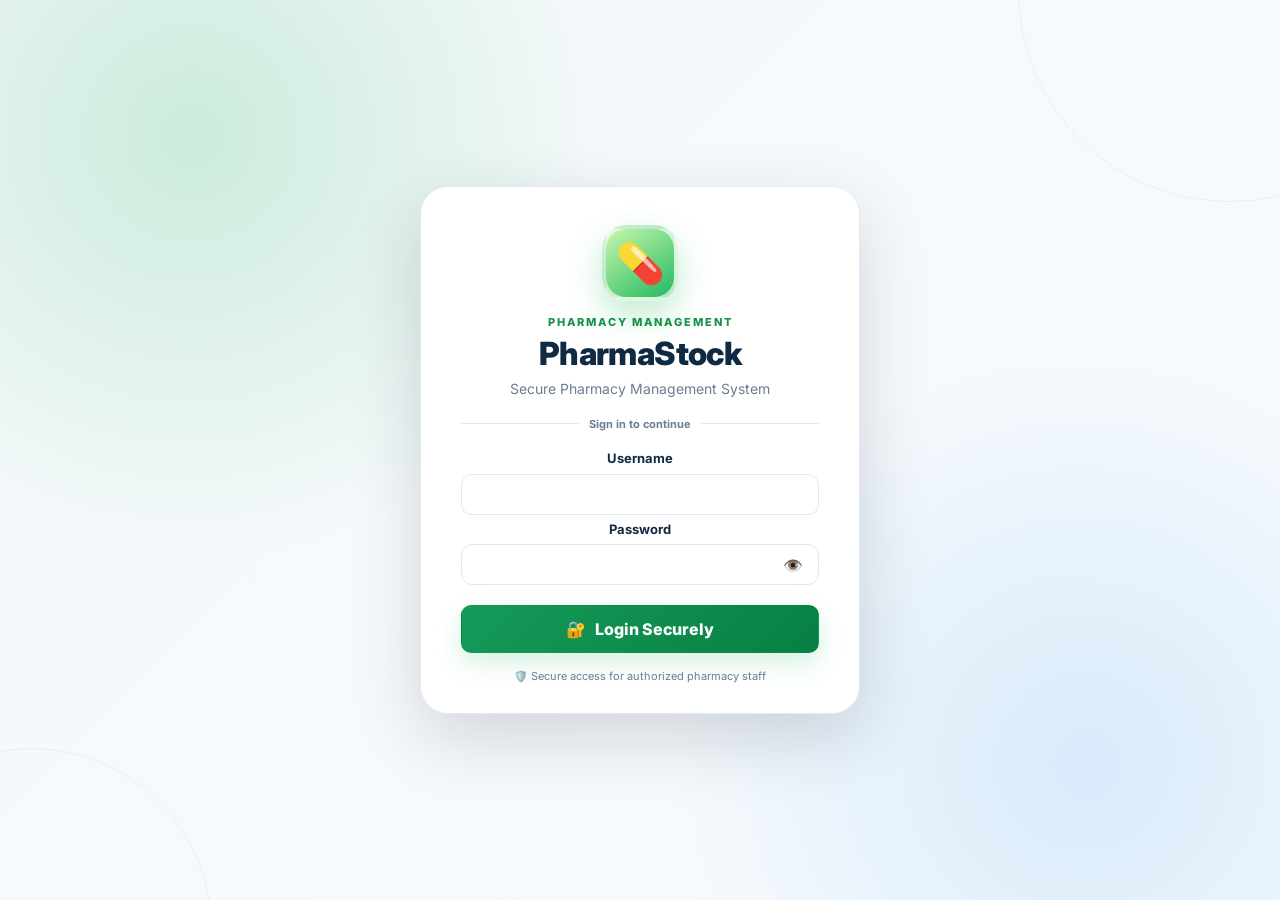
==== templates/index.html @ ff489c54 "Add files via upload" ====
<!doctype html>
<html>
<head>
<meta charset="utf-8">
<meta name="viewport" content="width=device-width,initial-scale=1">

<title>PharmaStock — Pharmacy Management</title>

<link rel="stylesheet" href="/static/style.css">
</head>

<body>

<!-- LOGIN -->

<div id="loginPage" class="login-page">
  <div class="login-box">
    <div class="login-brand-mark">💊</div>
    <div class="login-kicker">PHARMACY MANAGEMENT</div>
    <h1>PharmaStock</h1>
    <p>Secure Pharmacy Management System</p>
    <div class="login-divider"><span></span><b>Sign in to continue</b><span></span></div>
    <label class="field-label" for="loginUsername">Username</label>
    <input id="loginUsername" autocomplete="username">
    <label class="field-label" for="loginPassword">Password</label>
    <div class="password-field">
      <input id="loginPassword" type="password" autocomplete="current-password">
      <button type="button" class="password-toggle" onclick="toggleLoginPassword()" aria-label="Show password" title="Show password"><span id="loginPasswordEye">👁️</span></button>
    </div>
    <button class="primary login-btn" onclick="login()"><span>🔐</span> Login Securely</button>
    <div class="login-security">🛡️ Secure access for authorized pharmacy staff</div>
    <div id="loginMsg"></div>
  </div>
</div>


<!-- APPLICATION -->

<div id="app" class="hidden">

<div class="sidebar">

  <div class="brand">
    💊 PharmaStock
  </div>

  <div id="loggedUser" class="sidebar-user"></div>

  <button type="button" class="sidebar-hide-btn" onclick="hideSidebar()">
    ◀ Hide Sidebar
  </button>

  <div class="sidebar-nav-scroll">
  <button class="nav active"
          onclick="show('dashboard',this)">
    🏠 Dashboard
  </button>

  <button class="nav"
          onclick="show('inventory',this)">
    💊 Medicines
  </button>

  <button class="nav"
          onclick="show('sales',this)">
    🧾 Sales & Billing
  </button>

  <button class="nav"
          onclick="show('purchase',this)">
    📦 Stock In
  </button>

  <button class="nav"
          onclick="show('movements',this)">
    🔄 Stock History
  </button>

  <button class="nav" onclick="show('analytics',this)">📊 Analytics</button>

  <button class="nav" onclick="show('profitLoss',this)">💰 Profit & Loss</button>

  <button class="nav" onclick="show('reports',this)">📈 Reports</button>

  <button class="nav" onclick="show('suppliers',this)">🏭 Suppliers</button>

  <button class="nav" onclick="show('customers',this)">👤 Customers</button>

  <button class="nav"
          onclick="show('deletedInvoices',this)">
    🗑️ Deleted Invoices
  </button>

  <button id="adminPanelNav"
          class="nav admin-only"
          onclick="show('users',this)">
    🛡️ Admin Panel
  </button>

  <button id="backupNav"
          class="nav admin-only"
          onclick="show('backup',this)">
    💾 Backup
  </button>

  <!-- SETTINGS / CHANGE PASSWORD -->

  <button class="nav" onclick="show('settings',this)">⚙️ Settings</button>

  </div>

  <div class="sidefoot">
    <small>PharmaStock v2.0</small>
  </div>

</div>


<button id="sidebarShowBtn" class="sidebar-show-btn" type="button" onclick="showSidebar()" aria-label="Show menu">
  ☰ <span>Menu</span>
</button>

<main>

<header>

  <div>
    <h1 id="title">Dashboard</h1>
    <p>Pharmacy management system</p>
  </div>

  <div class="header-actions">

    <button type="button" class="header-logout" onclick="logout()">
      🚪 Logout
    </button>

    <span id="bdClock" class="bd-clock">
      <span id="bdClockDate">Date : --/--/----</span>
      <span id="bdClockTime">Time : --:--:-- --</span>
    </span>

    <div class="theme-toggle" aria-label="Theme selector">
      <button id="lightThemeBtn" type="button" onclick="setTheme('light')">☀️ Light</button>
      <button id="darkThemeBtn" type="button" onclick="setTheme('dark')">🌙 Dark</button>
    </div>

    <a class="export" href="/api/export">
      Export CSV
    </a>

  </div>

</header>


<!-- DASHBOARD -->

<section id="dashboard" class="page">

  <div class="cards">

    <div class="card">
      <span>Medicines</span>
      <b id="products">0</b>
    </div>

    <div class="card">
      <span>Total Units</span>
      <b id="stock">0</b>
    </div>

    <div class="card">
      <span>Stock Value</span>
      <b id="value">৳0</b>
    </div>

    <div class="card warn">
      <span>Low Stock</span>
      <b id="low">0</b>
    </div>

    <div class="card danger">
      <span>Expired</span>
      <b id="expired">0</b>
    </div>

    <div class="card warn">
      <span>Near Expiry</span>
      <b id="nearExpiry">0</b>
    </div>

    <div class="card">
      <span>Today's Sales</span>
      <b id="today">৳0</b>
    </div>

    <div class="card profit-card">
      <span>Today's Profit</span>
      <b id="todayProfit">৳0</b>
    </div>

    <div class="card">
      <span>Monthly Sales</span>
      <b id="monthSales">৳0</b>
    </div>

    <div class="card profit-card">
      <span>Monthly Profit</span>
      <b id="monthProfit">৳0</b>
    </div>

  </div>


  <div class="panel">

    <h2>Quick Actions</h2>

    <div class="actions">

      <button onclick="openMed()">
        ＋ Add Medicine
      </button>

      <button onclick="show('sales')">
        🧾 New Sale
      </button>

      <button onclick="show('purchase')">
        📦 Stock In
      </button>

      <button onclick="show('analytics')">📊 Analytics</button>
      <button onclick="show('profitLoss')">💰 Profit & Loss</button>

    </div>

  </div>


  <div class="panel">

    <h2>⚠️ Stock Alerts</h2>

    <div id="dashboardAlerts">
      Loading...
    </div>

  </div>

  <div class="analytics-grid">
    <div class="panel"><h2>📈 Sales — Last 30 Days</h2><div id="salesChart" class="bar-chart"></div></div>
    <div class="panel"><h2>🏆 Best Sellers</h2><div id="bestSellers"></div></div>
  </div>

  <div class="panel"><h2>🔔 Recent Notifications</h2><div id="dashboardNotifications">Loading...</div></div>

</section>


<!-- MEDICINES -->

<section id="inventory"
         class="page hidden">

  <div class="toolbar">

    <div class="field">
      <label class="field-label" for="search">Search</label>
      <input id="search" oninput="loadMeds()">
    </div>

    <button onclick="openMed()">
      ＋ Add Medicine
    </button>

  </div>


  <div class="panel tablewrap">

    <table>

      <thead>

        <tr>
          <th>Medicine</th>
          <th>Company</th>
          <th>Batch</th>
          <th>Expiry</th>
          <th>Purchase</th>
          <th>Selling</th>
          <th>Stock</th>
          <th>Action</th>
        </tr>

      </thead>

      <tbody id="medrows"></tbody>

    </table>

  </div>

</section>


<!-- SALES -->

<section id="sales"
         class="page hidden">

  <div class="grid2">

    <div class="panel">

      <h2>🧾 New Sale</h2>

      <div class="grid2">
        <div class="field">
          <label class="field-label" for="customer">Customer Name</label>
          <input id="customer">
        </div>
        <div class="field">
          <label class="field-label" for="customerMobile">Mobile Number</label>
          <input id="customerMobile" type="tel">
        </div>
      </div>

      <div class="saleadd">

        <div class="field">
          <label class="field-label" for="saleBarcode">Barcode Scanner / Barcode</label>
          <input id="saleBarcode" inputmode="numeric" onkeydown="barcodeKeydown(event)">
        </div>

        <button type="button" onclick="startBarcodeScanner()">📷 Scan</button>

        <div class="field">
          <label class="field-label" for="saleMed">Medicine</label>
          <select id="saleMed"></select>
        </div>

        <div class="field">
          <label class="field-label" for="saleQty">Quantity</label>
          <input id="saleQty" type="number" min="1">
        </div>

        <button onclick="addCart()">
          Add
        </button>

      </div>

      <div id="cart"></div>

      <div class="row">
        <div class="field">
          <label class="field-label" for="discount">Discount</label>
          <input id="discount" type="number" min="0" step=".01">
        </div>
        <div class="field">
          <label class="field-label" for="paymentMethod">Payment Method</label>
          <select id="paymentMethod">
            <option value=""></option><option>Cash</option><option>bKash</option><option>Nagad</option><option>Card</option><option>Bank</option><option>Mixed</option>
          </select>
        </div>
        <div class="field">
          <label class="field-label" for="paymentStatus">Payment Status</label>
          <select id="paymentStatus"><option value=""></option><option>Paid</option><option>Partial</option><option>Due</option></select>
        </div>
        <div class="field">
          <label class="field-label" for="paidAmount">Paid Amount</label>
          <input id="paidAmount" type="number" min="0" step=".01">
        </div>
      </div>

      <div class="field">
        <label class="field-label" for="paymentDetails">Payment Details</label>
        <input id="paymentDetails">
      </div>

      <div class="total">

        Subtotal:
        <b id="cartSubtotal">৳0</b>

        <br>

        Discount:
        <b id="cartDiscount">৳0</b>

        <br>

        Total:
        <b id="cartTotal">৳0</b>

      </div>

      <button class="primary"
              onclick="completeSale()">
        Complete Sale
      </button>

    </div>


    <div class="panel">

      <h2>Billing</h2>

      <p class="muted">
        Stock is automatically deducted when the sale
        is completed.
      </p>

      <p class="muted">
        The system uses earliest-expiry batches first
        to reduce medicine wastage.
      </p>

      <div id="saleMsg"></div>

    </div>

  </div>

</section>


<!-- STOCK IN -->

<section id="purchase"
         class="page hidden">

  <div class="panel formpanel">

    <h2>📦 Stock In / Purchase</h2>

    <div class="field">
      <label class="field-label" for="purMed">Medicine</label>
      <select id="purMed"></select>
    </div>

    <div class="field">
      <label class="field-label" for="supplier">Supplier</label>
      <input id="supplier">
    </div>

    <div class="row">

      <div class="field">
        <label class="field-label" for="purBatch">Batch Number</label>
        <input id="purBatch">
      </div>

      <div class="field">
        <label class="field-label" for="purExpiry">Expiry Date</label>
        <input id="purExpiry" type="date">
      </div>

      <div class="field">
        <label class="field-label" for="purQty">Quantity</label>
        <input id="purQty" type="number" min="1">
      </div>

      <div class="field">
        <label class="field-label" for="purPrice">Purchase Price</label>
        <input id="purPrice" type="number" step=".01">
      </div>

      <div class="field">
        <label class="field-label" for="purPaid">Amount Paid to Supplier</label>
        <input id="purPaid" type="number" min="0" step=".01">
      </div>

    </div>

    <button class="primary"
            onclick="addPurchase()">
      Add Stock
    </button>

    <div id="purMsg"></div>

  </div>

</section>


<!-- STOCK MOVEMENTS -->

<section id="movements"
         class="page hidden">

  <div class="panel tablewrap">

    <h2>🔄 Stock Movement History</h2>

    <div id="movementReport"></div>

  </div>

</section>


<!-- REPORTS -->

<section id="reports"
         class="page hidden">

  <div class="grid2">

    <div class="panel">

      <h2>Sales Report</h2>

      <div class="field report-search">
        <label class="field-label" for="invoiceSearch">Search Invoices</label>
        <input id="invoiceSearch" type="search" oninput="filterSalesReport()">
      </div>

      <div id="salesReport"></div>

    </div>


    <div class="panel">

      <h2>
        Low / Expiring / Expired Stock
      </h2>

      <div id="stockReport"></div>

    </div>

  </div>

</section>

<!-- ANALYTICS -->
<section id="analytics" class="page hidden">
  <div class="panel">
    <h2>📊 Business Analytics</h2>
    <div class="analytics-grid">
      <div class="chart-card"><h3>Sales — Last 30 Days</h3><div id="salesChartAnalytics" class="bar-chart"></div></div>
      <div class="chart-card"><h3>Top Selling Medicines</h3><div id="bestSellersAnalytics"></div></div>
    </div>
  </div>
</section>

<!-- PROFIT & LOSS -->
<section id="profitLoss" class="page hidden">
  <div class="panel">
    <h2>💰 Profit & Loss</h2>
    <div class="row">
      <div class="field"><label class="field-label" for="plStart">Start Date</label><input id="plStart" type="date"></div>
      <div class="field"><label class="field-label" for="plEnd">End Date</label><input id="plEnd" type="date"></div>
      <button class="primary" onclick="loadProfitLoss()">Generate Report</button>
    </div>
    <div id="plSummary" class="cards compact"></div>
    <div id="plReport"></div>
  </div>
</section>

<!-- SUPPLIERS -->
<section id="suppliers" class="page hidden">
  <div class="grid2">
    <div class="panel"><h2>🏭 Add Supplier</h2>
      <div class="field"><label class="field-label" for="supplierName">Supplier Name</label><input id="supplierName"></div>
      <div class="field"><label class="field-label" for="supplierPhone">Phone</label><input id="supplierPhone" type="tel"></div>
      <div class="field"><label class="field-label" for="supplierAddress">Address</label><input id="supplierAddress"></div>
      <button class="primary" onclick="saveSupplier()">Save Supplier</button><div id="supplierMsg"></div>
    </div>
    <div class="panel"><h2>Supplier Database</h2><div id="supplierList"></div></div>
  </div>
</section>

<!-- CUSTOMERS -->
<section id="customers" class="page hidden">
  <div class="grid2">
    <div class="panel"><h2>👤 Add Customer</h2>
      <div class="field"><label class="field-label" for="customerName">Customer Name</label><input id="customerName"></div>
      <div class="field"><label class="field-label" for="customerPhone">Mobile</label><input id="customerPhone" type="tel"></div>
      <div class="field"><label class="field-label" for="customerAddress">Address</label><input id="customerAddress"></div>
      <button class="primary" onclick="saveCustomer()">Save Customer</button><div id="customerMsg"></div>
    </div>
    <div class="panel"><h2>Customer Database</h2><div id="customerList"></div></div>
  </div>
</section>

<!-- DELETED INVOICES -->

<section id="deletedInvoices"
         class="page hidden">

  <div class="panel">

    <h2>🗑️ Deleted Invoices</h2>

    <p>Deleted invoices are kept here as backups for 60 days. Restore them to return them to Invoice History, or delete them permanently.</p>

    <div class="field report-search">
      <label class="field-label" for="deletedInvoiceSearch">Search Deleted Invoices</label>
      <input id="deletedInvoiceSearch" type="search" oninput="filterDeletedInvoices()">
    </div>

    <div id="deletedInvoicesReport"></div>

  </div>

</section>


<!-- USERS -->

<section id="users"
         class="page hidden admin-only">

  <div class="grid2">

    <div class="panel">

      <h2>👤 Create Staff User ID</h2>

      <div class="field">
        <label class="field-label" for="newUsername">Username</label>
        <input id="newUsername">
      </div>

      <div class="field">
        <label class="field-label" for="newPassword">Password</label>
        <div class="password-field admin-password-field">
          <input id="newPassword" type="password">
          <button type="button" class="password-toggle" onclick="toggleAdminPassword('newPassword', this)" aria-label="Show password" title="Show password"><span>👁️</span></button>
        </div>
      </div>

      <div class="field">
        <label class="field-label" for="newRole">Role</label>
        <select id="newRole">
          <option value=""></option>
          <option value="staff">
          Staff
        </option>

        <option value="admin">
          Admin
        </option>

      </select>

      <button class="primary"
              onclick="createUser()">
        Create Staff User ID
      </button>

      <div id="userMsg"></div>

    </div>


    <div class="panel">

      <h2>👥 User Management</h2>
      <p class="muted">Only the Admin can create, edit, enable, disable, or delete user accounts.</p>

      <div id="userList"></div>
    </div>
  </div>
  <div class="panel" style="margin-top:16px">
    <h2>🛡️ Staff Activity History</h2>
    <div id="auditList"></div>
  </div>

</section>


<!-- SETTINGS -->
<section id="settings" class="page hidden">
  <div class="grid2">
    <div class="panel">
      <h2>⚙️ Pharmacy Profile</h2>
      <p class="muted">These details appear on printed invoices.</p>
      <div class="field"><label class="field-label" for="pharmacyName">Pharmacy Name</label><input id="pharmacyName"></div>
      <div class="field"><label class="field-label" for="pharmacyPhone">Phone</label><input id="pharmacyPhone" type="tel"></div>
      <div class="field"><label class="field-label" for="pharmacyAddress">Address</label><input id="pharmacyAddress"></div>
      <div class="field"><label class="field-label" for="pharmacyLogo">Logo / Brand Mark</label><input id="pharmacyLogo" type="file" accept="image/*"></div>
      <button class="primary" onclick="savePharmacyProfile()">Save Pharmacy Profile</button>
      <div id="profileMsg"></div>
    </div>
    <div class="panel">
      <h2>🔐 Security</h2>
      <p class="muted">Change your account password securely.</p>
      <a class="button primary" href="/change-password">Change Password</a>
    </div>
  </div>
</section>

<!-- BACKUP -->

<section id="backup"
         class="page hidden admin-only">

  <div class="panel">

    <h2>💾 Database Backup</h2>

    <p>
      Download a complete PharmaStock backup containing
      medicines, batches, sales, purchases, suppliers, customers, stock movements,
      users and audit logs.
    </p>

    <a class="button primary"
       href="/api/backup">
      Download Backup
    </a>

    <div class="msg">

      <b>Important:</b>
      Keep downloaded backups somewhere safe.

    </div>

  </div>

</section>


</main>

</div>


<!-- MEDICINE MODAL -->

<div id="modal"
     class="modal hidden">

  <div class="modalbox">

    <button class="close"
            onclick="closeMed()">
      ×
    </button>

    <h2 id="modalTitle">
      Add Medicine
    </h2>

    <input type="hidden"
           id="mid">

    <div class="row">

      <div class="field">
        <label class="field-label" for="name">Medicine Name *</label>
        <input id="name">
      </div>

      <div class="field">
        <label class="field-label" for="generic">Generic Name</label>
        <input id="generic">
      </div>

    </div>

    <div class="row">

      <div class="field">
        <label class="field-label" for="company">Company</label>
        <input id="company">
      </div>

      <div class="field">
        <label class="field-label" for="category">Category</label>
        <input id="category">
      </div>
      <div class="field">
        <label class="field-label" for="manufacturer">Manufacturer</label>
        <input id="manufacturer">
      </div>

    </div>

    <div class="row">

      <div class="field">
        <label class="field-label" for="barcode">Barcode</label>
        <input id="barcode" inputmode="numeric">
      </div>

      <div class="field">
        <label class="field-label" for="batch">Batch Number</label>
        <input id="batch">
      </div>

      <div class="field">
        <label class="field-label" for="expiry">Expiry Date</label>
        <input id="expiry" type="date">
      </div>

    </div>

    <div class="row">

      <div class="field">
        <label class="field-label" for="medPurchase">Purchase Price</label>
        <input id="medPurchase" type="number" step=".01">
      </div>

      <div class="field">
        <label class="field-label" for="price">Selling Price</label>
        <input id="price" type="number" step=".01">
      </div>

    </div>

    <div class="row">

      <div class="field">
        <label class="field-label" for="medstock">Opening Stock</label>
        <input id="medstock" type="number" min="0">
      </div>

      <div class="field">
        <label class="field-label" for="minstock">Minimum Stock</label>
        <input id="minstock" type="number" min="0">
      </div>

    </div>

    <button class="primary"
            onclick="saveMed()">
      Save Medicine
    </button>

    <div id="medMsg"></div>

  </div>

</div>


<script src="/static/app.js?v=20260907-final20260907"></script>

</body>
</html>
---- static/style.css ----
@import url('https://fonts.googleapis.com/css2?family=Inter:wght@400;500;600;700;800&display=swap');

:root{
  --bg:#f5f8fb;
  --surface:#ffffff;
  --surface-2:#f8fbfd;
  --text:#102a43;
  --muted:#6b7c93;
  --border:#e1e9f0;
  --primary:#0b8f52;
  --primary-2:#28c76f;
  --blue:#1687ee;
  --purple:#6757e8;
  --orange:#f59e0b;
  --red:#ef4444;
  --shadow:0 10px 30px rgba(16,42,67,.07);
  --shadow-soft:0 4px 18px rgba(16,42,67,.06);
  --sidebar-start:#bff59f;
  --sidebar-mid:#61d24e;
  --sidebar-end:#0a7d3e;
  --sidebar-text:#ffffff;
  --input:#ffffff;
}

body.dark{
  --bg:#071525;
  --surface:#0d2136;
  --surface-2:#102940;
  --text:#edf7ff;
  --muted:#9db1c7;
  --border:#1d3b55;
  --shadow:0 12px 32px rgba(0,0,0,.28);
  --shadow-soft:0 5px 18px rgba(0,0,0,.22);
  --input:#0a1b2d;
}

*{box-sizing:border-box}
html{min-height:100%;background:var(--bg)}
body{
  margin:0;
  min-height:100vh;
  font-family:Inter,Segoe UI,Arial,sans-serif;
  background:
    radial-gradient(circle at 82% 8%,rgba(43,196,113,.07),transparent 24%),
    var(--bg);
  color:var(--text);
  transition:background .25s ease,color .25s ease;
}
button,input,select{font:inherit}
button{cursor:pointer}
.hidden{display:none!important}

/* LOGIN */
.login-page{
  min-height:100vh;
  display:flex;
  align-items:center;
  justify-content:center;
  padding:24px;
  background:
    radial-gradient(circle at 20% 20%,rgba(100,220,75,.22),transparent 30%),
    radial-gradient(circle at 85% 80%,rgba(22,135,238,.15),transparent 30%),
    var(--bg);
}
.login-box{
  width:min(420px,94vw);
  padding:38px;
  background:var(--surface);
  border:1px solid var(--border);
  border-radius:24px;
  box-shadow:var(--shadow);
  text-align:center;
}
.login-logo{
  width:70px;height:70px;margin:0 auto 16px;
  display:grid;place-items:center;
  border-radius:20px;
  font-size:36px;
  background:linear-gradient(145deg,#bdf59e,#23b95f);
  box-shadow:0 10px 25px rgba(35,185,95,.25);
}
.login-box h1{margin:0;font-size:30px;font-weight:800}
.login-box>p{color:var(--muted);margin:8px 0 24px}
.login-box input{width:100%;margin:7px 0}
.login-btn{width:100%;margin-top:10px}

/* APP SHELL */
#app{min-height:100vh}
.sidebar{
  width:252px;
  display:flex;
  flex-direction:column;
  min-height:100vh;
  position:fixed;
  left:0;top:0;bottom:0;
  z-index:20;
  overflow:hidden;
  padding:20px 14px 18px;
  color:var(--sidebar-text);
  background:linear-gradient(180deg,var(--sidebar-start) 0%,var(--sidebar-mid) 35%,var(--sidebar-end) 100%);
  box-shadow:10px 0 30px rgba(5,72,34,.13);
}
.sidebar:after{
  content:'💊  •  💊  •  💊';
  position:absolute;
  left:-18px;bottom:45px;
  font-size:48px;
  letter-spacing:12px;
  opacity:.11;
  transform:rotate(-18deg);
  white-space:nowrap;
}
.brand{
  padding:6px 12px 25px;
  font-size:23px;
  font-weight:800;
  letter-spacing:-.4px;
}
.brand::first-letter{font-size:30px}

.sidebar-nav-scroll{
  flex:1 1 auto;
  min-height:0;
  overflow-y:auto;
  overflow-x:hidden;
  padding:2px 2px 95px;
  scrollbar-width:auto;
  scrollbar-color:rgba(255,255,255,.72) rgba(255,255,255,.10);
}
.sidebar-nav-scroll::-webkit-scrollbar{width:9px}
.sidebar-nav-scroll::-webkit-scrollbar-track{background:rgba(255,255,255,.10);border-radius:10px}
.sidebar-nav-scroll::-webkit-scrollbar-thumb{background:rgba(255,255,255,.72);border-radius:10px}
.sidebar-nav-scroll::-webkit-scrollbar-thumb:hover{background:rgba(255,255,255,.92)}
.sidebar-user{
  margin:0 12px 10px;
  padding:8px 11px;
  border-radius:10px;
  background:rgba(255,255,255,.13);
  color:rgba(255,255,255,.96);
  font-size:13px;
  font-weight:700;
}
.sidebar-hide-btn{
  width:calc(100% - 24px);
  margin:0 12px 8px;
  padding:8px 11px;
  border:1px solid rgba(255,255,255,.18);
  border-radius:10px;
  background:rgba(0,0,0,.10);
  color:#fff;
  text-align:left;
  font-size:12px;
  font-weight:600;
  cursor:pointer;
}
.sidebar-hide-btn:hover{background:rgba(0,0,0,.18)}
.sidebar-show-btn{
  display:none;
  position:fixed;
  left:14px;
  top:14px;
  z-index:50;
  align-items:center;
  gap:7px;
  border:1px solid var(--border);
  background:var(--surface);
  color:var(--text);
  padding:9px 13px;
  border-radius:10px;
  box-shadow:var(--shadow-soft);
  font-size:13px;
  font-weight:700;
  cursor:pointer;
}
#app.sidebar-collapsed .sidebar{display:none}
#app.sidebar-collapsed main{margin-left:0;width:100%}
#app.sidebar-collapsed .sidebar-show-btn{display:inline-flex}
.nav{
  width:100%;
  border:0;
  background:transparent;
  color:rgba(255,255,255,.96);
  text-align:left;
  padding:12px 14px;
  border-radius:12px;
  margin:3px 0;
  font-size:14px;
  font-weight:600;
  transition:.2s ease;
  position:relative;
  z-index:2;
}
.nav:hover{background:rgba(255,255,255,.16);transform:translateX(2px)}
.nav.active{
  background:rgba(255,255,255,.88);
  color:#08783c;
  box-shadow:0 7px 18px rgba(0,0,0,.08);
}
.sidefoot{
  position:absolute;
  left:14px;right:14px;bottom:17px;
  z-index:3;
  font-size:12px;
  color:rgba(255,255,255,.92);
}
#loggedUser{
  padding:9px 12px;
  margin-bottom:7px;
  border-radius:11px;
  background:rgba(255,255,255,.13);
  font-weight:600;
}
.sidefoot small{display:block;text-align:center;opacity:.8}

main{
  margin-left:252px;
  width:calc(100% - 252px);
  min-height:100vh;
  padding:24px 30px 34px;
  position:relative;
  overflow:hidden;
}
main:after{
  content:'My Pharma';
  position:fixed;
  right:-28px;
  top:50%;
  transform:translateY(-50%) rotate(-90deg);
  font-size:82px;
  font-weight:700;
  font-style:italic;
  letter-spacing:3px;
  color:rgba(39,172,105,.055);
  pointer-events:none;
  z-index:0;
}
main>*{position:relative;z-index:1}

header{
  display:flex;
  justify-content:space-between;
  align-items:center;
  gap:18px;
  margin-bottom:22px;
  padding:14px 16px;
  border:1px solid var(--border);
  border-radius:18px;
  background:color-mix(in srgb,var(--surface) 92%,transparent);
  box-shadow:var(--shadow-soft);
  backdrop-filter:blur(8px);
}
header h1{margin:0;font-size:28px;letter-spacing:-.6px}
header p{margin:5px 0 0;color:var(--muted);font-size:13px}
.header-actions{display:flex;align-items:center;gap:10px;flex-wrap:wrap;justify-content:flex-end}
.header-logout{display:inline-flex;align-items:center;justify-content:center;gap:6px;flex:0 0 auto;border:1px solid rgba(214,62,62,.28);background:var(--surface);color:var(--red);padding:9px 13px;border-radius:10px;font-size:13px;font-weight:700;cursor:pointer;white-space:nowrap}
.header-logout:hover{background:rgba(214,62,62,.08);border-color:var(--red)}
#bdClock{
  padding:9px 12px;
  border-radius:10px;
  background:var(--surface-2);
  color:var(--muted);
  font-size:12px;
  border:1px solid var(--border);
}
.export{display:inline-flex;align-items:center;gap:6px;text-decoration:none;background:var(--surface);border:1px solid var(--border);padding:9px 12px;border-radius:10px;color:var(--text);font-size:13px;font-weight:600}
.export:hover{border-color:var(--blue);color:var(--blue)}
.theme-toggle{
  display:flex;align-items:center;gap:3px;
  padding:3px;
  border:1px solid var(--border);
  background:var(--surface-2);
  border-radius:999px;
}
.theme-toggle button{
  border:0;background:transparent;color:var(--muted);
  padding:7px 10px;border-radius:999px;font-size:12px;font-weight:700;
}
.theme-toggle button.active{background:var(--surface);color:var(--text);box-shadow:0 2px 7px rgba(0,0,0,.08)}

/* CARDS */
.cards{display:grid;grid-template-columns:repeat(7,minmax(130px,1fr));gap:14px}
.card{
  min-height:112px;
  background:var(--surface);
  border:1px solid var(--border);
  border-radius:17px;
  padding:17px;
  box-shadow:var(--shadow-soft);
  transition:transform .2s ease,box-shadow .2s ease,border-color .2s ease;
}
.card:hover{transform:translateY(-3px);box-shadow:var(--shadow)}
.card span{display:block;color:var(--muted);font-size:12px;font-weight:600}
.card b{display:block;font-size:23px;margin-top:9px;letter-spacing:-.5px}
.card:first-child{border-top:3px solid var(--primary-2)}
.card.warn{border-top:3px solid var(--orange)}
.card.danger{border-top:3px solid var(--red)}
.warn b{color:var(--orange)}
.danger b{color:var(--red)}

.panel{
  background:var(--surface);
  border:1px solid var(--border);
  border-radius:18px;
  padding:20px;
  margin-top:18px;
  box-shadow:var(--shadow-soft);
}
.panel h2{margin:0 0 15px;font-size:17px;letter-spacing:-.2px}
.actions{display:grid;grid-template-columns:repeat(4,1fr);gap:12px}
.actions button{
  border:0;
  min-height:58px;
  border-radius:13px;
  color:#fff;
  font-weight:700;
  background:linear-gradient(135deg,#17b86b,#0a8e4c);
  box-shadow:0 7px 16px rgba(10,142,76,.18);
}
.actions button:nth-child(2){background:linear-gradient(135deg,#3b9df5,#1376df)}
.actions button:nth-child(3){background:linear-gradient(135deg,#7b68ee,#5845d8)}
.actions button:nth-child(4){background:linear-gradient(135deg,#20b7c7,#008ea3)}
.actions button:hover{transform:translateY(-2px);filter:brightness(1.04)}
.grid2{display:grid;grid-template-columns:1.2fr .8fr;gap:18px;margin-top:18px}
.grid2 .panel{margin-top:0}

/* FORMS */
.toolbar{display:flex;gap:10px;align-items:center}
.toolbar input{flex:1}
input,select{
  border:1px solid var(--border);
  border-radius:11px;
  padding:11px 12px;
  font-size:14px;
  outline:none;
  background:var(--input);
  color:var(--text);
  transition:.18s ease;
}
input::placeholder{color:#9aaabd}
input:focus,select:focus{border-color:var(--blue);box-shadow:0 0 0 3px rgba(22,135,238,.11)}
.row{display:flex;gap:10px;margin:10px 0}
.row>*{flex:1}
.formpanel{max-width:920px}
.primary{background:linear-gradient(135deg,#159b59,#087f43)!important;color:#fff!important;border-color:transparent!important;box-shadow:0 7px 16px rgba(8,127,67,.18)}
.primary:hover{filter:brightness(1.05);transform:translateY(-1px)}
.saleadd{display:grid;grid-template-columns:1fr 100px 90px;gap:8px;margin:14px 0}
button{border:1px solid var(--border);background:var(--surface);padding:10px 14px;border-radius:10px;cursor:pointer;font-weight:600;color:var(--text);transition:.18s ease}
button:hover{background:var(--surface-2);border-color:#b9c8d8}

/* TABLES */
.tablewrap{overflow:auto}
table{width:100%;border-collapse:separate;border-spacing:0;min-width:700px}
th,td{padding:12px 10px;border-bottom:1px solid var(--border);text-align:left;font-size:13px}
th{color:var(--muted);background:var(--surface-2);font-size:12px;text-transform:uppercase;letter-spacing:.35px}
th:first-child{border-radius:9px 0 0 9px}th:last-child{border-radius:0 9px 9px 0}
tbody tr:hover{background:var(--surface-2)}
td small{color:var(--muted)}
.stocklow{color:var(--orange);font-weight:700}.expired{color:var(--red);font-weight:700}

/* ALERTS / INFO */
.msg{padding:10px 12px;border-radius:11px;margin-top:9px;background:rgba(35,185,95,.11);color:#177444;border:1px solid rgba(35,185,95,.16);font-size:13px}
body.dark .msg{color:#78e3a7;background:rgba(35,185,95,.12)}
.error{background:rgba(239,68,68,.1);color:#c62828;border-color:rgba(239,68,68,.15)}
body.dark .error{color:#ff8c8c}
.muted{color:var(--muted);line-height:1.6}
.big-time{font-size:32px;font-weight:800;letter-spacing:-1px;margin:8px 0;color:var(--primary)}
.cartitem{display:flex;justify-content:space-between;align-items:center;padding:10px 0;border-bottom:1px solid var(--border)}
.total{font-size:18px;text-align:right;padding:18px 0;line-height:1.8}

/* MODAL */
.modal{position:fixed;inset:0;background:rgba(2,12,24,.68);display:flex;align-items:center;justify-content:center;padding:20px;z-index:100}
.modalbox{background:var(--surface);width:min(650px,94vw);max-height:92vh;overflow:auto;padding:26px;border-radius:20px;position:relative;box-shadow:0 25px 70px rgba(0,0,0,.3);border:1px solid var(--border)}
.close{position:absolute;right:12px;top:10px;border:0;font-size:25px;background:transparent;color:var(--muted)}
.modalbox .primary{margin-top:10px}

/* RESPONSIVE */
@media(max-width:1250px){
  .cards{grid-template-columns:repeat(4,1fr)}
}
@media(max-width:1050px){
  .sidebar{width:220px}
  main{margin-left:220px;width:calc(100% - 220px);padding:20px}
  .grid2{grid-template-columns:1fr}
  .actions{grid-template-columns:repeat(2,1fr)}
}
@media(max-width:760px){
  .sidebar{width:70px;padding:16px 8px}
  .brand{font-size:0;text-align:center;padding:8px 0 20px}.brand::first-letter{font-size:27px}
  .nav{font-size:0;text-align:center;padding:13px 7px}.nav:first-letter{font-size:18px}
  .sidefoot{left:8px;right:8px}.sidefoot small{display:none}
  main{margin-left:70px;width:calc(100% - 70px);padding:14px}
  header{align-items:flex-start;flex-direction:column}.header-actions{width:100%;justify-content:flex-start}.header-logout{margin-right:auto}
  .cards{grid-template-columns:repeat(2,1fr)}
  .actions{grid-template-columns:1fr}
  .row{flex-direction:column}
  .saleadd{grid-template-columns:1fr}
}
@media(max-width:470px){.cards{grid-template-columns:1fr}.panel{padding:15px}.login-box{padding:28px 20px}}


/* Global field labels: field names stay above the boxes. */
.field{display:flex;flex-direction:column;gap:6px;min-width:0}
.field-label{display:block;font-size:13px;font-weight:700;color:var(--text);line-height:1.2}
.login-box .field-label{color:var(--text)}
.login-box>input + .field-label{margin-top:0}

/* Header Bangladesh clock: keep Asia/Dhaka time, but show Date and Time separately. */
#bdClock.bd-clock{display:flex;align-items:center;gap:10px;white-space:nowrap}
#bdClockDate,#bdClockTime{display:inline-block}
@media (max-width:700px){
  #bdClock.bd-clock{flex-direction:column;align-items:flex-start;gap:2px}
}


/* Sales report actions */
.report-search{margin:14px 0 18px;max-width:520px}
.report-actions{white-space:nowrap}
.btn-small{padding:7px 10px;border-radius:8px;font-size:12px;margin:2px}
.btn-small.danger{color:#b42318;border-color:#f1b8b3;background:#fff5f4}
.btn-small.danger:hover{background:#ffe8e5}
body.dark .btn-small.danger{color:#ff9d95;border-color:#713c37;background:#2b1715}
body.dark .btn-small.danger:hover{background:#3b1d1a}
@media(max-width:900px){.report-actions{white-space:normal}.btn-small{display:inline-block}}

/* DASHBOARD STOCK ALERTS */
.stock-alert-list{display:flex;flex-direction:column;gap:10px}
.stock-alert-item{display:flex;align-items:center;justify-content:space-between;gap:14px;padding:12px 14px;border:1px solid var(--border);border-radius:12px;background:var(--surface-2)}
.stock-alert-info{display:flex;flex-direction:column;gap:4px;min-width:0}
.stock-alert-info b{font-size:14px}
.stock-alert-info span{font-size:12px;color:var(--muted)}
.stock-alert-item button{white-space:nowrap}
@media (max-width:700px){
  .stock-alert-item{align-items:flex-start;flex-direction:column}
}


/* COLLAPSED SIDEBAR OVERRIDES */
#app.sidebar-collapsed main{margin-left:0;width:100%}
#app.sidebar-collapsed .sidebar{display:none}
#app.sidebar-collapsed .sidebar-show-btn{display:inline-flex}

/* PROFESSIONAL BUSINESS FEATURES */
.profit-card b,.profit{font-weight:800}
.analytics-grid{display:grid;grid-template-columns:1.4fr 1fr;gap:18px}
.chart-card{border:1px solid var(--border);border-radius:16px;padding:18px;background:var(--surface-2)}
.chart-card h3{margin:0 0 15px;font-size:15px}
.bar-chart{display:flex;flex-direction:column;gap:8px;max-height:430px;overflow:auto}
.bar-row{display:grid;grid-template-columns:42px 1fr auto;gap:8px;align-items:center;font-size:11px}
.bar{height:14px;border-radius:10px;background:var(--border);overflow:hidden}
.bar i{display:block;height:100%;border-radius:10px;background:linear-gradient(90deg,#23b95f,#1687ee)}
.rank-row{display:grid;grid-template-columns:32px 1fr auto auto;gap:8px;align-items:center;padding:10px 0;border-bottom:1px solid var(--border);font-size:12px}
.rank-row em{font-style:normal;font-weight:700}
.cards.compact{grid-template-columns:repeat(3,minmax(0,1fr));margin:18px 0}
.danger-text{font-weight:800}
.scanner-overlay{position:fixed;inset:0;z-index:1000;background:rgba(0,0,0,.72);display:grid;place-items:center;padding:20px}
.scanner-box{width:min(520px,95vw);background:var(--surface);border-radius:20px;padding:20px;text-align:center;box-shadow:0 20px 60px rgba(0,0,0,.35)}
.scanner-box video{display:block;width:100%;max-height:55vh;object-fit:cover;border-radius:14px;margin:12px 0}
.scanner-box button{margin-top:8px}
.header-logout{font-weight:800}
@media(max-width:900px){.analytics-grid{grid-template-columns:1fr}.cards.compact{grid-template-columns:1fr}}
/* MODERN LOGIN */
.login-page{min-height:100vh;display:flex;align-items:center;justify-content:center;padding:30px 20px;position:relative;overflow:hidden;background:radial-gradient(circle at 15% 15%,rgba(35,185,95,.20),transparent 32%),radial-gradient(circle at 85% 85%,rgba(22,135,238,.14),transparent 32%),linear-gradient(135deg,var(--bg),var(--surface-2))}
.login-page:before,.login-page:after{content:"";position:absolute;border-radius:50%;pointer-events:none;border:1px solid rgba(35,185,95,.10)}
.login-page:before{width:420px;height:420px;top:-220px;right:-160px}.login-page:after{width:360px;height:360px;bottom:-210px;left:-150px}
.login-box{width:min(440px,94vw);padding:38px 40px 30px;position:relative;z-index:1;background:color-mix(in srgb,var(--surface) 94%,transparent);border:1px solid var(--border);border-radius:28px;box-shadow:0 24px 70px rgba(15,23,42,.16);text-align:center;backdrop-filter:blur(12px)}
.login-brand-mark{width:76px;height:76px;margin:0 auto 14px;display:grid;place-items:center;border-radius:24px;font-size:39px;background:linear-gradient(145deg,#c8f7ad,#23b95f);box-shadow:0 14px 32px rgba(35,185,95,.28);border:4px solid rgba(255,255,255,.65)}
.login-kicker{font-size:11px;font-weight:800;letter-spacing:2px;color:#159447;margin-bottom:5px}.login-box h1{margin:0;font-size:32px;font-weight:850;letter-spacing:-.6px}.login-box>p{color:var(--muted);margin:7px 0 20px;font-size:14px}
.login-divider{display:flex;align-items:center;gap:10px;margin:0 0 20px;color:var(--muted);font-size:11px}.login-divider span{height:1px;flex:1;background:var(--border)}.login-divider b{font-weight:700;white-space:nowrap}
.login-box input{width:100%;margin:7px 0}.password-field{position:relative;width:100%}.password-field input{padding-right:48px}.password-toggle{position:absolute;right:8px;top:50%;transform:translateY(-50%);width:36px;height:36px;padding:0;border:0;border-radius:10px;display:grid;place-items:center;background:transparent;color:var(--muted)}.password-toggle:hover{background:var(--surface-2);color:var(--text)}.password-toggle:focus-visible{outline:2px solid #23b95f;outline-offset:2px}.login-btn{width:100%;margin-top:13px;min-height:48px;font-weight:800;box-shadow:0 10px 24px rgba(35,185,95,.18)}.login-btn span{margin-right:6px}.login-security{margin-top:16px;font-size:11px;color:var(--muted)}
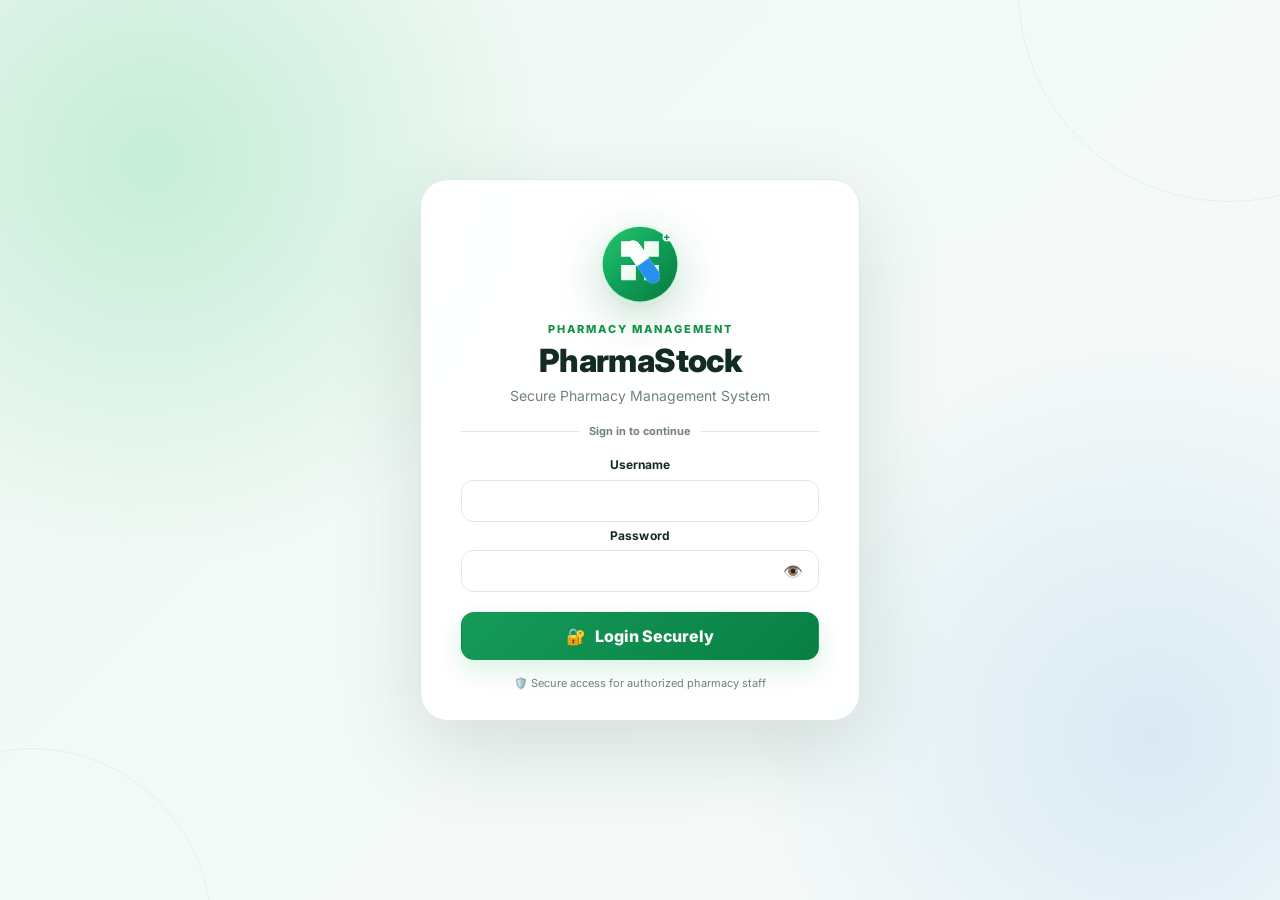
==== commit f332d777: "Add files via upload" ====
--- a/templates/index.html
+++ b/templates/index.html
@@ -15,7 +15,7 @@
 
 <div id="loginPage" class="login-page">
   <div class="login-box">
-    <div class="login-brand-mark">💊</div>
+    <div class="login-brand-mark"><img src="/static/pharmastock-logo.svg" alt="PharmaStock logo"></div>
     <div class="login-kicker">PHARMACY MANAGEMENT</div>
     <h1>PharmaStock</h1>
     <p>Secure Pharmacy Management System</p>
@@ -41,7 +41,8 @@
 <div class="sidebar">
 
   <div class="brand">
-    💊 PharmaStock
+    <img src="/static/pharmastock-logo.svg" alt="PharmaStock logo">
+    <span>PharmaStock</span>
   </div>
 
   <div id="loggedUser" class="sidebar-user"></div>
@@ -670,8 +671,17 @@
       <div id="userList"></div>
     </div>
   </div>
-  <div class="panel" style="margin-top:16px">
-    <h2>🛡️ Staff Activity History</h2>
+  <div class="panel staff-activity-panel" style="margin-top:16px">
+    <div class="activity-header">
+      <div>
+        <h2>🛡️ Staff Activity History</h2>
+        <p class="muted">Login and logout date/time are shown separately. Select records to delete.</p>
+      </div>
+      <div class="activity-actions">
+        <button type="button" onclick="deleteSelectedAuditLogs()">🗑️ Delete Selected</button>
+        <button type="button" class="danger" onclick="deleteAllAuditLogs()">🗑️ Delete All</button>
+      </div>
+    </div>
     <div id="auditList"></div>
   </div>
 
@@ -846,7 +856,7 @@
 </div>
 
 
-<script src="/static/app.js?v=20260907-final20260907"></script>
+<script src="/static/app.js?v=20260908-logo"></script>
 
 </body>
 </html>
--- a/static/style.css
+++ b/static/style.css
@@ -216,9 +216,10 @@
   margin-left:252px;
   width:calc(100% - 252px);
   min-height:100vh;
+  min-width:900px;
   padding:24px 30px 34px;
   position:relative;
-  overflow:hidden;
+  overflow:visible;
 }
 main:after{
   content:'My Pharma';
@@ -235,6 +236,9 @@
   z-index:0;
 }
 main>*{position:relative;z-index:1}
+body{overflow-x:auto}
+#app{min-width:1180px}
+#app.sidebar-collapsed main{min-width:900px}
 
 header{
   display:flex;
@@ -348,7 +352,16 @@
 button:hover{background:var(--surface-2);border-color:#b9c8d8}
 
 /* TABLES */
-.tablewrap{overflow:auto}
+.tablewrap{overflow:auto;max-width:100%}
+.audit-table-wrap{width:100%;overflow-x:auto;overflow-y:hidden;-webkit-overflow-scrolling:touch}
+.audit-table{min-width:1050px}
+.audit-table th,.audit-table td{white-space:nowrap}
+.audit-check{width:42px;text-align:center!important}
+.audit-check input{width:16px;height:16px}
+.activity-header{display:flex;justify-content:space-between;align-items:flex-start;gap:18px;flex-wrap:wrap}
+.activity-header h2{margin-bottom:4px}
+.activity-actions{display:flex;gap:8px;flex-wrap:wrap}
+
 table{width:100%;border-collapse:separate;border-spacing:0;min-width:700px}
 th,td{padding:12px 10px;border-bottom:1px solid var(--border);text-align:left;font-size:13px}
 th{color:var(--muted);background:var(--surface-2);font-size:12px;text-transform:uppercase;letter-spacing:.35px}
@@ -467,3 +480,274 @@
 .login-kicker{font-size:11px;font-weight:800;letter-spacing:2px;color:#159447;margin-bottom:5px}.login-box h1{margin:0;font-size:32px;font-weight:850;letter-spacing:-.6px}.login-box>p{color:var(--muted);margin:7px 0 20px;font-size:14px}
 .login-divider{display:flex;align-items:center;gap:10px;margin:0 0 20px;color:var(--muted);font-size:11px}.login-divider span{height:1px;flex:1;background:var(--border)}.login-divider b{font-weight:700;white-space:nowrap}
 .login-box input{width:100%;margin:7px 0}.password-field{position:relative;width:100%}.password-field input{padding-right:48px}.password-toggle{position:absolute;right:8px;top:50%;transform:translateY(-50%);width:36px;height:36px;padding:0;border:0;border-radius:10px;display:grid;place-items:center;background:transparent;color:var(--muted)}.password-toggle:hover{background:var(--surface-2);color:var(--text)}.password-toggle:focus-visible{outline:2px solid #23b95f;outline-offset:2px}.login-btn{width:100%;margin-top:13px;min-height:48px;font-weight:800;box-shadow:0 10px 24px rgba(35,185,95,.18)}.login-btn span{margin-right:6px}.login-security{margin-top:16px;font-size:11px;color:var(--muted)}
+
+/* =========================================================
+   PHARMASTOCK VISUAL POLISH — PREMIUM UI PASS
+   ========================================================= */
+:root{
+  --bg:#f3f7f6;
+  --surface:#ffffff;
+  --surface-2:#f7faf9;
+  --text:#132b24;
+  --muted:#71817b;
+  --border:#dfe9e4;
+  --primary:#0b8f52;
+  --primary-2:#28c76f;
+  --blue:#1976d2;
+  --purple:#6657d9;
+  --orange:#ee9b16;
+  --red:#e5484d;
+  --shadow:0 18px 45px rgba(21,65,49,.09);
+  --shadow-soft:0 7px 22px rgba(21,65,49,.065);
+}
+
+body{
+  background:
+    radial-gradient(circle at 78% 0%,rgba(40,199,111,.075),transparent 26%),
+    radial-gradient(circle at 5% 95%,rgba(25,118,210,.045),transparent 24%),
+    var(--bg);
+}
+
+/* Sidebar: cleaner, more premium navigation */
+.sidebar{
+  width:260px;
+  padding:18px 13px 18px;
+  background:linear-gradient(180deg,#8ee878 0%,#36c75d 38%,#08783d 100%);
+  box-shadow:12px 0 35px rgba(7,83,42,.14);
+}
+.brand{
+  padding:7px 13px 8px;
+  font-size:23px;
+  letter-spacing:-.7px;
+}
+.brand:after{
+  content:'Pharmacy Management System';
+  display:block;
+  margin:5px 0 0 34px;
+  font-size:9px;
+  letter-spacing:.7px;
+  text-transform:uppercase;
+  font-weight:700;
+  opacity:.72;
+}
+.sidebar-user{
+  margin:8px 10px 12px;
+  padding:10px 12px;
+  border:1px solid rgba(255,255,255,.20);
+  background:rgba(255,255,255,.15);
+  backdrop-filter:blur(7px);
+  border-radius:12px;
+}
+.sidebar-hide-btn{
+  margin:0 10px 9px;
+  width:calc(100% - 20px);
+  background:rgba(0,0,0,.08);
+  border-color:rgba(255,255,255,.18);
+}
+.nav{
+  margin:3px 0;
+  padding:11px 13px;
+  border:1px solid transparent;
+  border-radius:12px;
+  font-size:13.5px;
+  letter-spacing:-.05px;
+}
+.nav:hover{background:rgba(255,255,255,.18);transform:translateX(3px)}
+.nav.active{
+  color:#08783c;
+  background:#fff;
+  box-shadow:0 8px 20px rgba(0,0,0,.10);
+}
+.sidefoot{left:13px;right:13px;bottom:15px}
+
+main{
+  margin-left:260px;
+  width:calc(100% - 260px);
+  padding:24px 30px 40px;
+}
+#app{min-width:1200px}
+
+/* Header */
+header{
+  min-height:76px;
+  margin-bottom:20px;
+  padding:13px 17px;
+  border-radius:20px;
+  background:rgba(255,255,255,.82);
+  box-shadow:var(--shadow-soft);
+}
+header h1{font-size:27px;font-weight:800}
+header p{font-size:12px;margin-top:4px}
+.header-actions{gap:8px}
+.header-logout,.export,#bdClock{min-height:38px}
+.header-logout,.export{border-radius:11px}
+#bdClock{display:flex;align-items:center;gap:8px;padding:8px 11px;background:var(--surface-2)}
+
+/* Dashboard cards */
+.cards{grid-template-columns:repeat(5,minmax(155px,1fr));gap:14px}
+.card{
+  min-height:118px;
+  padding:18px;
+  border-radius:18px;
+  position:relative;
+  overflow:hidden;
+  box-shadow:var(--shadow-soft);
+}
+.card:after{
+  content:'';
+  position:absolute;
+  width:72px;height:72px;
+  right:-25px;bottom:-28px;
+  border-radius:50%;
+  background:rgba(40,199,111,.07);
+}
+.card b{font-size:25px;position:relative;z-index:1}
+.card span{font-size:11px;text-transform:uppercase;letter-spacing:.45px}
+.card:first-child{border-top:0;border-left:4px solid var(--primary-2)}
+.card.warn{border-top:0;border-left:4px solid var(--orange)}
+.card.danger{border-top:0;border-left:4px solid var(--red)}
+.card.profit-card{border-left:4px solid var(--primary)}
+
+/* Panels */
+.panel{
+  border-radius:20px;
+  padding:21px;
+  margin-top:18px;
+  box-shadow:var(--shadow-soft);
+}
+.panel h2{font-size:16px;margin-bottom:14px;font-weight:800}
+.panel h3{font-weight:800}
+.grid2{gap:18px}
+
+/* Quick actions */
+.actions{gap:13px}
+.actions button{
+  min-height:62px;
+  border-radius:15px;
+  box-shadow:0 8px 20px rgba(10,142,76,.14);
+}
+
+/* Forms */
+input,select{
+  min-height:42px;
+  border-radius:12px;
+  background:var(--surface);
+}
+input:focus,select:focus{transform:translateY(-1px)}
+.field-label{font-size:12px;letter-spacing:.1px}
+button{border-radius:11px}
+.primary{border-radius:11px}
+.toolbar{gap:11px}
+
+/* Tables */
+.tablewrap,.audit-table-wrap{
+  border:1px solid var(--border);
+  border-radius:14px;
+  background:var(--surface);
+}
+table{border-spacing:0;min-width:720px}
+th{padding:12px 11px;background:var(--surface-2);font-size:10.5px;letter-spacing:.55px}
+td{padding:12px 11px;font-size:12.5px}
+tbody tr:last-child td{border-bottom:0}
+tbody tr:hover{background:rgba(40,199,111,.045)}
+
+/* Status/notification surfaces */
+.msg{border-radius:12px}
+.stock-alert-item{border-radius:14px;background:var(--surface-2);padding:13px 14px}
+
+/* Admin activity area */
+.activity-header{padding-bottom:4px}
+.activity-actions button{font-size:12px;font-weight:800}
+.audit-table-wrap{box-shadow:inset 0 0 0 1px rgba(255,255,255,.15)}
+.audit-table{min-width:1080px}
+.audit-table th,.audit-table td{padding:12px 11px}
+.audit-check input{accent-color:var(--primary)}
+
+/* Modals */
+.modal{backdrop-filter:blur(5px)}
+.modalbox{
+  width:min(680px,94vw);
+  padding:28px;
+  border-radius:24px;
+  box-shadow:0 30px 90px rgba(0,0,0,.28);
+}
+.close{width:38px;height:38px;border-radius:10px}
+.close:hover{background:var(--surface-2)}
+
+/* Analytics / chart surfaces */
+.analytics-grid{gap:18px}
+.chart-card{border-radius:18px;padding:19px;box-shadow:var(--shadow-soft)}
+
+/* Login */
+.login-page{
+  background:
+    radial-gradient(circle at 12% 18%,rgba(40,199,111,.22),transparent 30%),
+    radial-gradient(circle at 90% 82%,rgba(25,118,210,.13),transparent 30%),
+    linear-gradient(135deg,#f0f8f4,#f7fbfa);
+}
+.login-box{
+  border-radius:28px;
+  box-shadow:0 28px 85px rgba(21,65,49,.15);
+}
+.login-brand-mark{box-shadow:0 15px 35px rgba(35,185,95,.24)}
+.login-btn{border-radius:13px}
+
+/* Horizontal scrolling: preserve full desktop layout on narrow displays */
+html,body{overflow-x:auto}
+main{overflow-x:visible}
+.page{min-width:0}
+.tablewrap,.audit-table-wrap,.chart-card{max-width:100%;overflow-x:auto}
+
+/* Smooth, consistent interaction */
+button,.nav,.card,.panel,.export,.header-logout,input,select{transition:transform .18s ease,box-shadow .18s ease,border-color .18s ease,background .18s ease}
+
+/* Dark mode refinement */
+body.dark{
+  --bg:#071713;
+  --surface:#0e211b;
+  --surface-2:#102a22;
+  --text:#eaf7f0;
+  --muted:#9bb4aa;
+  --border:#1d4034;
+  --input:#0a1b16;
+}
+body.dark header{background:rgba(14,33,27,.90)}
+body.dark .login-page{background:radial-gradient(circle at 12% 18%,rgba(40,199,111,.13),transparent 30%),radial-gradient(circle at 90% 82%,rgba(25,118,210,.10),transparent 30%),#071713}
+body.dark .card:after{background:rgba(40,199,111,.06)}
+
+/* Tablet / laptop */
+@media(max-width:1250px){
+  .cards{grid-template-columns:repeat(4,minmax(155px,1fr))}
+}
+@media(max-width:1050px){
+  .sidebar{width:230px}
+  main{margin-left:230px;width:calc(100% - 230px);padding:20px}
+  .cards{grid-template-columns:repeat(3,minmax(155px,1fr))}
+}
+@media(max-width:760px){
+  .sidebar{width:70px}
+  .brand:after{display:none}
+  main{margin-left:70px;width:calc(100% - 70px);padding:14px}
+  .cards{grid-template-columns:repeat(2,minmax(150px,1fr))}
+}
+@media(max-width:470px){
+  .cards{grid-template-columns:1fr}
+}
+
+/* REALISTIC PHARMASTOCK BRANDING */
+.brand{display:flex;align-items:center;gap:10px;line-height:1.05}
+.brand img{width:39px;height:39px;display:block;flex:0 0 39px;filter:drop-shadow(0 5px 10px rgba(0,0,0,.16))}
+.brand span{display:block}
+.brand:after{margin:3px 0 0 49px;position:absolute;transform:translateY(0);font-size:8px;letter-spacing:.65px}
+.login-brand-mark{background:transparent;border:0;box-shadow:none;width:92px;height:92px;margin-bottom:12px}
+.login-brand-mark img{width:92px;height:92px;display:block;filter:drop-shadow(0 14px 22px rgba(7,120,61,.22))}
+.invoice-brand{display:flex;align-items:center;gap:12px}
+.invoice-brand img{width:48px;height:48px;display:block}
+.invoice-brand div{display:flex;flex-direction:column;gap:2px}
+.invoice-brand b{font-size:18px;color:#08783d}
+.invoice-brand span{font-size:11px;color:#6b7c93}
+@media(max-width:760px){
+  .brand{justify-content:center;gap:0}
+  .brand img{width:36px;height:36px;flex-basis:36px}
+  .brand span,.brand:after{display:none}
+}
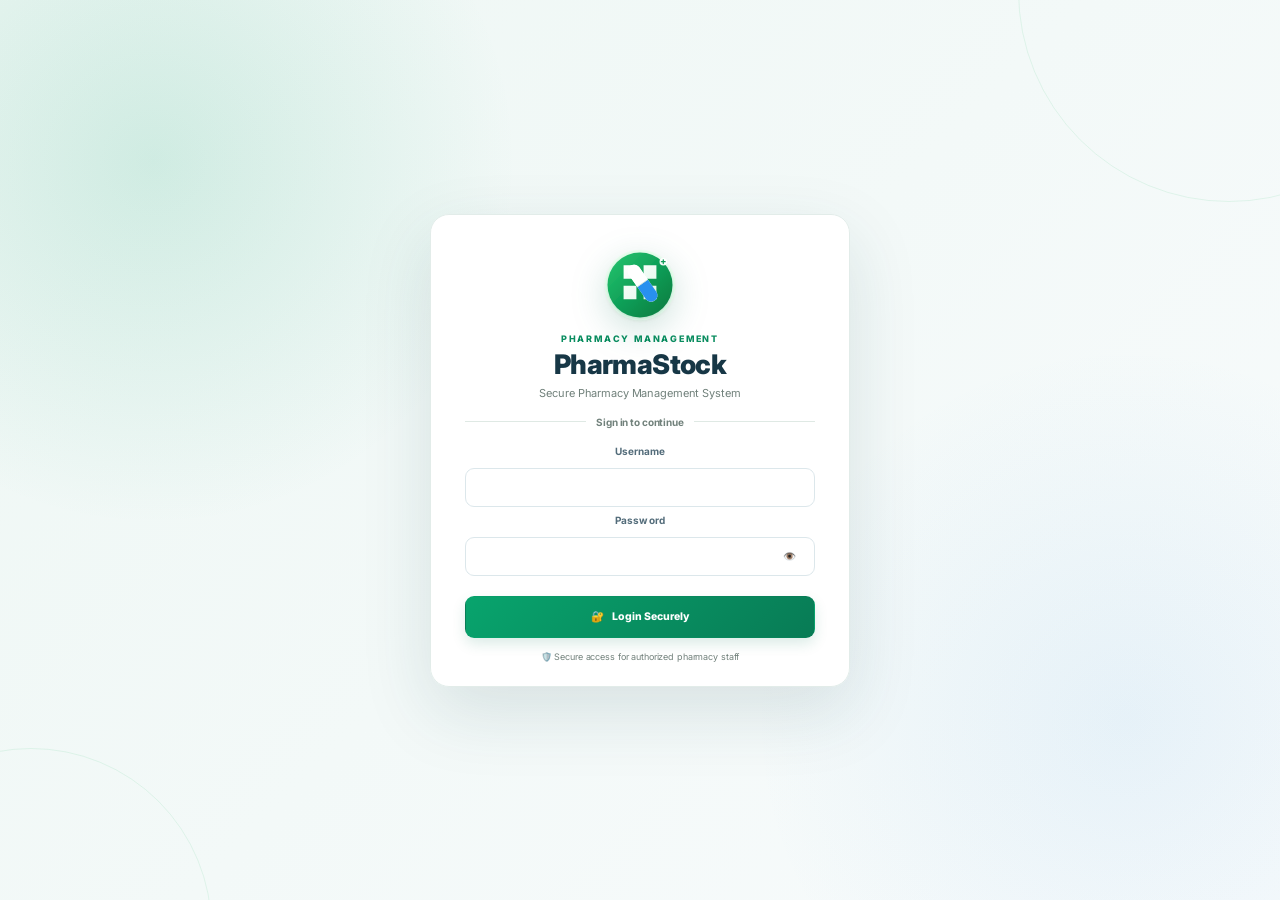
==== commit 4a5cadea: "Add files via upload" ====
--- a/templates/index.html
+++ b/templates/index.html
@@ -6,7 +6,7 @@
 
 <title>PharmaStock — Pharmacy Management</title>
 
-<link rel="stylesheet" href="/static/style.css">
+<link rel="stylesheet" href="/static/style.css?v=20260908-reference">
 </head>
 
 <body>
@@ -124,18 +124,18 @@
 <main>
 
 <header>
-
-  <div>
+  <div class="header-title-block">
     <h1 id="title">Dashboard</h1>
     <p>Pharmacy management system</p>
   </div>
 
+  <div class="global-search">
+    <span aria-hidden="true">⌕</span>
+    <label class="sr-only" for="globalSearch">Global Search</label>
+    <input id="globalSearch" aria-label="Global Search" onkeydown="if(event.key==='Enter'){show('inventory');$('search').value=this.value;loadMeds();}">
+  </div>
+
   <div class="header-actions">
-
-    <button type="button" class="header-logout" onclick="logout()">
-      🚪 Logout
-    </button>
-
     <span id="bdClock" class="bd-clock">
       <span id="bdClockDate">Date : --/--/----</span>
       <span id="bdClockTime">Time : --:--:-- --</span>
@@ -146,12 +146,18 @@
       <button id="darkThemeBtn" type="button" onclick="setTheme('dark')">🌙 Dark</button>
     </div>
 
-    <a class="export" href="/api/export">
-      Export CSV
-    </a>
-
-  </div>
-
+    <a class="export" href="/api/export">Export CSV</a>
+
+    <div class="header-user">
+      <div class="header-user-avatar">●</div>
+      <div class="header-user-copy">
+        <b id="headerUserName">User</b>
+        <small id="headerUserRole">Staff</small>
+      </div>
+    </div>
+
+    <button type="button" class="header-logout" onclick="logout()">🚪 Logout</button>
+  </div>
 </header>
 
 
@@ -214,49 +220,37 @@
   </div>
 
 
-  <div class="panel">
-
-    <h2>Quick Actions</h2>
-
-    <div class="actions">
-
-      <button onclick="openMed()">
-        ＋ Add Medicine
-      </button>
-
-      <button onclick="show('sales')">
-        🧾 New Sale
-      </button>
-
-      <button onclick="show('purchase')">
-        📦 Stock In
-      </button>
-
-      <button onclick="show('analytics')">📊 Analytics</button>
-      <button onclick="show('profitLoss')">💰 Profit & Loss</button>
-
-    </div>
-
-  </div>
-
-
-  <div class="panel">
-
-    <h2>⚠️ Stock Alerts</h2>
-
-    <div id="dashboardAlerts">
-      Loading...
-    </div>
-
-  </div>
-
-  <div class="analytics-grid">
-    <div class="panel"><h2>📈 Sales — Last 30 Days</h2><div id="salesChart" class="bar-chart"></div></div>
-    <div class="panel"><h2>🏆 Best Sellers</h2><div id="bestSellers"></div></div>
-  </div>
-
-  <div class="panel"><h2>🔔 Recent Notifications</h2><div id="dashboardNotifications">Loading...</div></div>
-
+  <div class="dashboard-content-grid">
+    <div class="dashboard-main-column">
+      <div class="dashboard-chart-grid">
+        <div class="panel dashboard-chart-panel"><h2>📈 Sales &amp; Profit Overview</h2><div id="salesChart" class="bar-chart"></div></div>
+        <div class="panel"><h2>🏆 Best Selling Medicines <span class="panel-link">View All</span></h2><div id="bestSellers"></div></div>
+      </div>
+
+      <div class="panel">
+        <h2>Quick Actions</h2>
+        <div class="actions">
+          <button onclick="openMed()">＋ Add Medicine</button>
+          <button onclick="show('sales')">🧾 New Sale</button>
+          <button onclick="show('purchase')">📦 Stock In</button>
+          <button onclick="show('analytics')">📊 Analytics</button>
+          <button onclick="show('profitLoss')">💰 Profit &amp; Loss</button>
+        </div>
+      </div>
+
+      <div class="panel">
+        <h2>⚠️ Stock Alerts</h2>
+        <div id="dashboardAlerts">Loading...</div>
+      </div>
+    </div>
+
+    <div class="dashboard-side-column">
+      <div class="panel dashboard-notifications-panel">
+        <h2>🔔 Recent Notifications <span class="panel-link">View All</span></h2>
+        <div id="dashboardNotifications">Loading...</div>
+      </div>
+    </div>
+  </div>
 </section>
 
 
@@ -856,7 +850,7 @@
 </div>
 
 
-<script src="/static/app.js?v=20260908-logo"></script>
+<script src="/static/app.js?v=20260908-reference"></script>
 
 </body>
 </html>
--- a/static/style.css
+++ b/static/style.css
@@ -751,3 +751,518 @@
   .brand img{width:36px;height:36px;flex-basis:36px}
   .brand span,.brand:after{display:none}
 }
+
+/* =========================================================
+   PHARMASTOCK — FULL APP UI MATCH TO REFERENCE MOCKUP
+   Clean pharmaceutical SaaS visual system
+   ========================================================= */
+:root{
+  --ref-green:#087b55;
+  --ref-green-2:#10a36f;
+  --ref-deep:#004f43;
+  --ref-ink:#132b3a;
+  --ref-muted:#74899a;
+  --ref-line:#e5edf1;
+  --ref-bg:#f4f8fa;
+  --ref-card:#ffffff;
+  --ref-blue:#2587d9;
+  --ref-purple:#8b63dc;
+  --ref-orange:#f2a229;
+}
+
+html,body{background:var(--ref-bg)}
+body{
+  font-family:Inter,Segoe UI,Arial,sans-serif;
+  color:var(--ref-ink);
+  letter-spacing:-.01em;
+}
+
+/* App shell */
+#app{min-width:1220px;background:linear-gradient(180deg,#f7fafb 0%,#f2f7f8 100%)}
+.sidebar{
+  width:238px;
+  padding:15px 10px 14px;
+  background:linear-gradient(180deg,#075f50 0%,#004f43 54%,#003d36 100%);
+  border-right:1px solid rgba(255,255,255,.08);
+  box-shadow:8px 0 28px rgba(0,62,53,.12);
+}
+.sidebar:after{content:'';display:none}
+.brand{
+  min-height:50px;
+  padding:5px 10px 12px;
+  gap:9px;
+  color:#fff;
+}
+.brand img{width:40px;height:40px;filter:drop-shadow(0 5px 9px rgba(0,0,0,.18))}
+.brand span{font-size:22px;font-weight:800;letter-spacing:-.8px}
+.brand:after{
+  margin:3px 0 0 49px;
+  font-size:8px;
+  letter-spacing:.4px;
+  text-transform:none;
+  opacity:.66;
+}
+.sidebar-user{
+  margin:5px 7px 11px;
+  min-height:48px;
+  padding:9px 11px;
+  border-radius:12px;
+  background:rgba(255,255,255,.075);
+  border:1px solid rgba(255,255,255,.08);
+  font-size:12px;
+}
+.sidebar-hide-btn{
+  width:calc(100% - 14px);
+  margin:0 7px 9px;
+  padding:7px 10px;
+  border-radius:9px;
+  background:rgba(255,255,255,.06);
+  border-color:rgba(255,255,255,.08);
+  color:rgba(255,255,255,.82);
+  font-size:11px;
+}
+.sidebar-nav-scroll{padding:0 3px 88px;scrollbar-color:rgba(255,255,255,.32) transparent}
+.sidebar-nav-scroll::-webkit-scrollbar{width:6px}
+.sidebar-nav-scroll::-webkit-scrollbar-track{background:transparent}
+.sidebar-nav-scroll::-webkit-scrollbar-thumb{background:rgba(255,255,255,.25);border-radius:8px}
+.nav{
+  min-height:40px;
+  margin:2px 0;
+  padding:9px 11px;
+  border-radius:9px;
+  color:rgba(255,255,255,.84);
+  font-size:12px;
+  font-weight:600;
+  letter-spacing:0;
+}
+.nav:hover{background:rgba(255,255,255,.09);transform:none;color:#fff}
+.nav.active{
+  color:#fff;
+  background:linear-gradient(90deg,rgba(15,169,112,.92),rgba(14,143,98,.82));
+  box-shadow:0 6px 16px rgba(0,0,0,.10);
+}
+.sidefoot{left:10px;right:10px;bottom:12px;color:rgba(255,255,255,.68);font-size:10px}
+
+main{
+  margin-left:238px;
+  width:calc(100% - 238px);
+  padding:16px 20px 28px;
+  min-width:980px;
+}
+#app.sidebar-collapsed main{min-width:980px}
+main:after{content:''}
+
+/* Top bar */
+header{
+  min-height:56px;
+  margin:-1px 0 16px;
+  padding:9px 12px 9px 15px;
+  border:1px solid var(--ref-line);
+  border-radius:14px;
+  background:rgba(255,255,255,.94);
+  box-shadow:0 5px 18px rgba(23,57,73,.055);
+}
+header>div:first-child h1{font-size:21px;line-height:1.15;letter-spacing:-.5px}
+header>div:first-child p{font-size:10px;margin-top:3px;color:#8093a1}
+.header-actions{gap:7px}
+.header-logout,.export,#bdClock{min-height:34px;padding:7px 10px;border-radius:9px;font-size:11px}
+.header-logout{order:10;color:#087b55;border-color:#a9d8c9;background:#fff}
+.header-logout:hover{color:#056247;background:#f2fbf7;border-color:#79c6ae}
+#bdClock{background:#f7fafb;color:#718595;border-color:#e5edf1}
+.theme-toggle{border-color:#e1eaee;background:#f6fafb}
+.theme-toggle button{padding:6px 8px;font-size:10px}
+.export{color:#087b55;background:#fff}
+
+/* Pages and headings */
+.page{animation:refFade .18s ease}
+@keyframes refFade{from{opacity:.6;transform:translateY(2px)}to{opacity:1;transform:none}}
+.page>h2,.page>h1{font-size:19px;letter-spacing:-.4px}
+.toolbar{margin-bottom:12px;align-items:flex-end}
+.toolbar .field{flex:1}
+
+/* Dashboard */
+#dashboard .cards{grid-template-columns:repeat(4,minmax(0,1fr));gap:12px}
+#dashboard .card{
+  min-height:88px;
+  padding:14px 15px 12px 64px;
+  border:1px solid var(--ref-line);
+  border-left:0!important;
+  border-top:0!important;
+  border-radius:13px;
+  box-shadow:0 4px 14px rgba(28,65,79,.055);
+  background:#fff;
+}
+#dashboard .card:before{
+  content:'✓';
+  position:absolute;
+  left:13px;top:14px;
+  width:38px;height:38px;
+  display:grid;place-items:center;
+  border-radius:10px;
+  color:#fff;
+  background:linear-gradient(145deg,#21bd75,#07945f);
+  font-size:18px;font-weight:800;
+  box-shadow:0 6px 13px rgba(7,148,95,.17);
+}
+#dashboard .card:nth-child(2):before{content:'▤';background:linear-gradient(145deg,#35a8ec,#1676c6)}
+#dashboard .card:nth-child(3):before{content:'৳';background:linear-gradient(145deg,#9d70e9,#7652ca)}
+#dashboard .card:nth-child(4):before{content:'⚠';background:linear-gradient(145deg,#ffb83e,#ee8d12)}
+#dashboard .card:nth-child(5):before{content:'!';background:linear-gradient(145deg,#ff6268,#e53b43)}
+#dashboard .card:nth-child(6):before{content:'◷';background:linear-gradient(145deg,#ffb743,#ed9212)}
+#dashboard .card:nth-child(7):before{content:'৳';background:linear-gradient(145deg,#25c67d,#0c9c62)}
+#dashboard .card:nth-child(8):before{content:'↗';background:linear-gradient(145deg,#2b9bea,#146fc3)}
+#dashboard .card:nth-child(9):before{content:'▥';background:linear-gradient(145deg,#9c6ce8,#7550cf)}
+#dashboard .card:nth-child(10):before{content:'↗';background:linear-gradient(145deg,#22b978,#087e52)}
+#dashboard .card span{font-size:10px;text-transform:none;letter-spacing:0;color:#768b99}
+#dashboard .card b{font-size:20px;margin-top:6px;color:#173343}
+#dashboard .card.warn b,#dashboard .card.danger b{color:inherit}
+#dashboard .card:after{width:54px;height:54px;right:-19px;bottom:-25px;background:rgba(13,153,101,.035)}
+
+#dashboard .panel{margin-top:14px}
+#dashboard .panel:first-of-type{margin-top:14px}
+#dashboard .actions{grid-template-columns:repeat(4,1fr);gap:10px}
+#dashboard .actions button{min-height:48px;border-radius:10px;font-size:12px;box-shadow:none}
+#dashboard .analytics-grid{grid-template-columns:1.45fr .95fr;gap:14px;margin-top:14px}
+#dashboard .analytics-grid .panel{margin-top:0}
+#dashboard .analytics-grid .panel:first-child{min-height:250px}
+#dashboard .analytics-grid .panel:last-child{min-height:250px}
+
+/* Dashboard charts */
+#salesChart{padding:7px 0 0}
+.bar-row{grid-template-columns:36px 1fr auto;gap:7px;font-size:10px}
+.bar{height:10px;background:#edf3f5}
+.bar i{background:linear-gradient(90deg,#0da46d,#2d91dc)}
+.rank-row{padding:9px 0;grid-template-columns:28px 1fr auto auto;font-size:11px}
+
+/* Panels / cards everywhere */
+.panel{
+  border:1px solid var(--ref-line);
+  border-radius:14px;
+  padding:16px;
+  margin-top:14px;
+  box-shadow:0 4px 16px rgba(28,65,79,.045);
+  background:rgba(255,255,255,.96);
+}
+.panel h2{font-size:14px;margin-bottom:11px;color:#193444}
+.panel h3{font-size:13px}
+
+/* Forms */
+.field-label{font-size:10px;color:#526b7a;font-weight:700;margin-bottom:2px}
+input,select{
+  min-height:36px;
+  padding:8px 10px;
+  border-radius:9px;
+  border-color:#dce7eb;
+  font-size:11px;
+  background:#fff;
+  box-shadow:none;
+}
+input:focus,select:focus{transform:none;border-color:#46ad8a;box-shadow:0 0 0 3px rgba(16,163,111,.09)}
+button{min-height:34px;padding:7px 11px;border-radius:9px;font-size:11px}
+.primary{background:linear-gradient(135deg,#0ba66c,#087b55)!important;border-radius:9px!important;box-shadow:0 6px 14px rgba(8,123,85,.14)!important}
+
+/* Toolbars and action buttons */
+.toolbar>button,.toolbar .primary{min-height:36px}
+.actions button{font-size:11px}
+
+/* Tables: compact reference style */
+.tablewrap,.audit-table-wrap{
+  border:1px solid var(--ref-line);
+  border-radius:12px;
+  box-shadow:none;
+  background:#fff;
+}
+table{min-width:720px}
+th{padding:9px 9px;background:#f8fbfc;color:#738895;font-size:9px;letter-spacing:.45px}
+td{padding:9px;font-size:10.5px;color:#294250}
+tbody tr:hover{background:#f5fbf8}
+
+/* Pills/statuses */
+.badge,.status,.tag{border-radius:999px!important}
+.stocklow{color:#d88600;font-weight:700}.expired{color:#d9363e;font-weight:700}
+
+/* Notifications and stock alerts */
+.stock-alert-list{gap:7px}
+.stock-alert-item{padding:10px 12px;border-radius:10px;background:#fbfdfd;border-color:#e7eef1}
+.stock-alert-info b{font-size:11px}.stock-alert-info span{font-size:10px}
+#dashboardNotifications{font-size:11px}
+
+/* Modals / dialogs */
+.modal{background:rgba(1,30,27,.52);backdrop-filter:blur(6px)}
+.modalbox{width:min(640px,94vw);padding:20px;border-radius:17px;box-shadow:0 24px 70px rgba(1,38,33,.22)}
+.modalbox h2{font-size:17px}
+.close{width:32px;height:32px;font-size:21px}
+
+/* Analytics / P&L */
+.analytics-grid{gap:14px}
+.chart-card{border-radius:13px;padding:14px;background:#fbfdfd;box-shadow:none}
+.cards.compact{grid-template-columns:repeat(3,minmax(0,1fr));gap:10px}
+
+/* Staff activity */
+.activity-header{padding-bottom:2px}
+.activity-actions{gap:6px}
+.activity-actions button{min-height:32px;font-size:10px}
+.audit-table{min-width:1040px}
+.audit-table th,.audit-table td{padding:9px 10px}
+
+/* Login — match the reference's premium pharmacy look */
+.login-page{
+  padding:20px;
+  background:
+    radial-gradient(circle at 12% 18%,rgba(14,163,111,.16),transparent 27%),
+    radial-gradient(circle at 88% 80%,rgba(37,135,217,.10),transparent 28%),
+    linear-gradient(135deg,#eef7f4,#f7fafb);
+}
+.login-box{
+  width:min(430px,94vw);
+  padding:34px 38px 26px;
+  border-radius:20px;
+  border:1px solid #e2ece9;
+  box-shadow:0 24px 65px rgba(24,67,77,.13);
+  background:rgba(255,255,255,.94);
+}
+.login-brand-mark{width:88px;height:88px;margin-bottom:8px;background:transparent;border:0;box-shadow:none}
+.login-brand-mark img{width:88px;height:88px;filter:drop-shadow(0 10px 17px rgba(0,105,75,.18))}
+.login-kicker{font-size:9px;letter-spacing:1.8px;color:#0a8d60;margin-bottom:4px}
+.login-box h1{font-size:28px;color:#173746}
+.login-box>p{font-size:12px;margin:5px 0 17px}
+.login-divider{margin-bottom:17px;font-size:10px}
+.login-box input{min-height:40px;font-size:12px}
+.login-btn{min-height:43px;font-size:12px}
+.login-security{font-size:9px;margin-top:13px}
+
+/* Invoice / print branding */
+.invoice-brand img{width:43px;height:43px}
+.invoice-brand b{font-size:17px;color:#087b55}
+.invoice-brand span{font-size:9px}
+
+/* Dark mode: keep the same visual language */
+body.dark{
+  --ref-bg:#071b17;
+  --ref-card:#0d2720;
+  --ref-line:#1e4337;
+  --ref-ink:#eaf8f2;
+  --ref-muted:#9bb7ad;
+  background:#071b17;
+}
+body.dark #app{background:linear-gradient(180deg,#081d19,#061712)}
+body.dark header,body.dark .panel,body.dark #dashboard .card,body.dark .tablewrap,body.dark .audit-table-wrap{background:#0d2720;border-color:#1e4337}
+body.dark header>div:first-child p,body.dark #dashboard .card span,body.dark .field-label,body.dark th,body.dark td{color:#9bb7ad}
+body.dark #dashboard .card b,body.dark .panel h2,body.dark td{color:#eaf8f2}
+body.dark input,body.dark select{background:#081d18;border-color:#1e4337;color:#eaf8f2}
+body.dark th{background:#102e26}
+body.dark tbody tr:hover{background:#102e26}
+body.dark .stock-alert-item,body.dark .chart-card{background:#0b231d;border-color:#1e4337}
+body.dark .login-box{background:#0d2720;border-color:#1e4337}
+body.dark .login-box h1{color:#eaf8f2}
+body.dark .login-page{background:radial-gradient(circle at 12% 18%,rgba(14,163,111,.12),transparent 28%),#071b17}
+body.dark .theme-toggle,body.dark #bdClock{background:#102e26;border-color:#1e4337}
+
+/* Keep horizontal scrolling for dense pages, like the reference desktop layout */
+html,body{overflow-x:auto}
+.page{overflow:visible}
+.tablewrap,.audit-table-wrap{overflow-x:auto;-webkit-overflow-scrolling:touch}
+
+/* Responsive desktop/tablet scaling */
+@media(max-width:1250px){
+  #dashboard .cards{grid-template-columns:repeat(3,minmax(0,1fr))}
+}
+@media(max-width:1050px){
+  .sidebar{width:220px}
+  main{margin-left:220px;width:calc(100% - 220px);padding:15px}
+  #dashboard .cards{grid-template-columns:repeat(2,minmax(0,1fr))}
+  #dashboard .analytics-grid{grid-template-columns:1fr}
+}
+@media(max-width:760px){
+  #app{min-width:980px}
+  .sidebar{width:70px;padding:12px 7px}
+  .brand{justify-content:center;gap:0}
+  .brand img{width:36px;height:36px}
+  .brand span,.brand:after,.sidebar-user,.sidebar-hide-btn{display:none}
+  .nav{font-size:0;text-align:center;padding:10px 5px}
+  .nav:first-letter{font-size:18px}
+  main{margin-left:70px;width:calc(100% - 70px);padding:12px}
+  header{align-items:flex-start;flex-direction:column}
+  .header-actions{width:100%;justify-content:flex-start}
+}
+
+/* =========================================================
+   PHARMASTOCK — REFERENCE SCREEN MATCH / FULL APP PASS
+   Applied after all earlier styles so this is the final visual layer.
+   ========================================================= */
+:root{
+  --mock-green:#079866;
+  --mock-green-dark:#005a4e;
+  --mock-green-soft:#eaf8f3;
+  --mock-blue:#2389dc;
+  --mock-purple:#865ce0;
+  --mock-orange:#f5a623;
+  --mock-red:#f0444b;
+  --mock-line:#e1ebef;
+  --mock-bg:#f3f8f9;
+  --mock-ink:#193545;
+  --mock-muted:#78909d;
+}
+
+html,body{background:var(--mock-bg)!important}
+body{font-size:12px;color:var(--mock-ink)}
+.sr-only{position:absolute!important;width:1px;height:1px;padding:0;margin:-1px;overflow:hidden;clip:rect(0,0,0,0);white-space:nowrap;border:0}
+
+/* Sidebar — reference proportions and density */
+.sidebar{
+  width:238px!important;
+  padding:17px 13px 13px!important;
+  background:linear-gradient(180deg,#006d5d 0%,#00564c 58%,#003f3b 100%)!important;
+  box-shadow:7px 0 24px rgba(0,58,51,.12)!important;
+}
+.sidebar:after{content:''!important;display:none!important}
+.brand{padding:2px 9px 16px!important;gap:9px!important}
+.brand img{width:38px!important;height:38px!important;filter:drop-shadow(0 4px 8px rgba(0,0,0,.15))!important}
+.brand span{font-size:20px!important;letter-spacing:-.6px!important;color:#fff!important}
+.brand:after{display:block!important;margin:2px 0 0 47px!important;font-size:8px!important;letter-spacing:.2px!important;text-transform:none!important;font-weight:500!important;opacity:.68!important}
+.sidebar-user{margin:0 4px 8px!important;padding:10px 12px!important;min-height:48px;border-radius:11px!important;background:rgba(255,255,255,.12)!important;border:1px solid rgba(255,255,255,.10)!important;font-size:12px!important}
+.sidebar-hide-btn{margin:0 4px 9px!important;width:calc(100% - 8px)!important;min-height:34px!important;padding:8px 10px!important;border-radius:9px!important;background:rgba(255,255,255,.06)!important;border-color:rgba(255,255,255,.10)!important;font-size:10px!important}
+.sidebar-nav-scroll{padding:0 1px 76px!important;scrollbar-color:rgba(255,255,255,.28) transparent!important}
+.sidebar-nav-scroll::-webkit-scrollbar{width:6px}
+.sidebar-nav-scroll::-webkit-scrollbar-track{background:transparent}
+.sidebar-nav-scroll::-webkit-scrollbar-thumb{background:rgba(255,255,255,.28);border-radius:8px}
+.nav{min-height:40px!important;margin:2px 0!important;padding:9px 11px!important;border-radius:9px!important;font-size:12px!important;font-weight:600!important;color:rgba(255,255,255,.88)!important}
+.nav:hover{background:rgba(255,255,255,.09)!important;transform:none!important}
+.nav.active{background:linear-gradient(90deg,#00a878,#079b70)!important;color:#fff!important;box-shadow:0 5px 12px rgba(0,0,0,.10)!important}
+.sidefoot{left:14px!important;right:14px!important;bottom:10px!important;font-size:9px!important;color:rgba(255,255,255,.52)!important}
+
+/* Main shell and top header */
+main{margin-left:238px!important;width:calc(100% - 238px)!important;padding:14px 20px 28px!important;min-width:1050px!important}
+#app{min-width:1280px!important}
+header{
+  min-height:61px!important;
+  margin:-1px 0 14px!important;
+  padding:8px 12px 8px 15px!important;
+  border:1px solid var(--mock-line)!important;
+  border-radius:14px!important;
+  background:rgba(255,255,255,.95)!important;
+  box-shadow:0 5px 18px rgba(29,69,81,.055)!important;
+  display:flex!important;
+  align-items:center!important;
+  gap:16px!important;
+}
+.header-title-block{flex:0 0 auto;min-width:185px}
+header h1,#title{font-size:21px!important;line-height:1.1!important;color:#142e3e!important;letter-spacing:-.55px!important}
+header p{font-size:10px!important;color:#7d94a2!important;margin-top:3px!important}
+.global-search{height:36px;flex:1;min-width:180px;max-width:460px;display:flex;align-items:center;gap:7px;padding:0 11px;border:1px solid #e1eaee;border-radius:10px;background:#fff}
+.global-search>span{font-size:19px;line-height:1;color:#7c93a0}
+.global-search input{border:0!important;outline:0!important;box-shadow:none!important;min-height:30px!important;width:100%;padding:5px 0!important;background:transparent!important;font-size:11px!important}
+.header-actions{margin-left:auto;display:flex!important;align-items:center!important;gap:7px!important;white-space:nowrap}
+#bdClock{min-height:34px!important;padding:7px 10px!important;border-radius:9px!important;background:#f7fafb!important;border:1px solid #e2ebef!important;color:#718694!important;font-size:10px!important}
+.theme-toggle{display:flex;gap:2px!important;padding:2px!important;border:1px solid #e1eaee!important;border-radius:999px!important;background:#f7fafb!important}
+.theme-toggle button{min-height:28px!important;padding:5px 8px!important;border-radius:999px!important;font-size:9px!important;border:0!important;background:transparent!important}
+.theme-toggle button.active,.theme-toggle button:hover{background:#fff!important;box-shadow:0 2px 6px rgba(0,0,0,.07)!important}
+.export,.header-logout{min-height:34px!important;padding:7px 10px!important;border-radius:9px!important;font-size:10px!important;background:#fff!important;border:1px solid #a9d8c9!important;color:#087b55!important}
+.header-user{display:flex;align-items:center;gap:7px;padding:3px 6px}
+.header-user-avatar{width:30px;height:30px;border-radius:50%;display:grid;place-items:center;background:#eaf3f5;color:#195264;font-size:15px;border:1px solid #dbe7eb}
+.header-user-copy{display:flex;flex-direction:column;line-height:1.05}
+.header-user-copy b{font-size:10px;color:#274353}
+.header-user-copy small{font-size:8px;color:#8498a3;margin-top:3px}
+
+/* All pages */
+.page{animation:refFade .16s ease}
+.page>h1,.page>h2{font-size:19px!important;color:#173445!important}
+.toolbar{margin-bottom:12px!important;gap:9px!important}
+.panel{border:1px solid var(--mock-line)!important;border-radius:13px!important;padding:14px!important;margin-top:13px!important;background:#fff!important;box-shadow:0 4px 14px rgba(28,65,79,.045)!important}
+.panel h2{font-size:13px!important;color:#193444!important;margin-bottom:10px!important;font-weight:800!important}
+.panel-link{float:right;color:#0a9970;font-size:10px;font-weight:600;cursor:pointer}
+
+/* Dashboard — same hierarchy as reference */
+#dashboard .cards{grid-template-columns:repeat(4,minmax(0,1fr))!important;gap:11px!important}
+#dashboard .card{min-height:86px!important;padding:13px 12px 11px 64px!important;border:1px solid var(--mock-line)!important;border-radius:13px!important;background:#fff!important;box-shadow:0 4px 14px rgba(28,65,79,.05)!important}
+#dashboard .card:before{left:12px!important;top:13px!important;width:38px!important;height:38px!important;border-radius:10px!important;font-size:18px!important}
+#dashboard .card span{font-size:9px!important;color:#748a97!important;font-weight:600!important}
+#dashboard .card b{font-size:19px!important;margin-top:5px!important;color:#193747!important}
+#dashboard .card:after{width:54px!important;height:54px!important;right:-19px!important;bottom:-25px!important;background:rgba(13,153,101,.035)!important}
+#dashboard .dashboard-content-grid{display:grid;grid-template-columns:minmax(0,2.15fr) minmax(250px,.85fr);gap:13px;align-items:start;margin-top:13px}
+#dashboard .dashboard-main-column,#dashboard .dashboard-side-column{min-width:0}
+#dashboard .dashboard-chart-grid{display:grid;grid-template-columns:minmax(0,1.6fr) minmax(250px,.9fr);gap:13px}
+#dashboard .dashboard-chart-grid .panel{margin-top:0;min-height:258px}
+#dashboard .dashboard-notifications-panel{margin-top:0;min-height:258px}
+#dashboard .dashboard-chart-panel #salesChart{min-height:202px}
+#dashboard .actions{grid-template-columns:repeat(4,minmax(0,1fr))!important;gap:10px!important}
+#dashboard .actions button{min-height:47px!important;border-radius:10px!important;font-size:11px!important;box-shadow:none!important}
+#dashboard .dashboard-main-column>.panel{margin-top:13px!important}
+#dashboardNotifications .notification-row{padding:10px 0!important;border-bottom:1px solid #edf2f4!important;display:flex;justify-content:space-between;gap:10px;font-size:10px}
+#dashboardNotifications .notification-row:last-child{border-bottom:0!important}
+#dashboardNotifications small{color:#91a1aa;font-size:8px}
+
+/* Chart / best sellers */
+#salesChart{padding:5px 0 0!important}
+.bar-row{display:grid!important;grid-template-columns:34px 1fr auto!important;gap:7px!important;align-items:center!important;margin:7px 0!important;font-size:9px!important;color:#718692}
+.bar{height:9px!important;border-radius:99px!important;background:#edf3f5!important;overflow:hidden}
+.bar i{display:block;height:100%;border-radius:99px;background:linear-gradient(90deg,#10a36f,#2587d9)!important}
+.rank-row{display:grid!important;grid-template-columns:28px 1fr auto auto!important;gap:7px!important;align-items:center;padding:8px 0!important;border-bottom:1px solid #edf2f4;font-size:9px!important}
+.rank-row:last-child{border-bottom:0}
+.rank-row>b{width:23px;height:23px;display:grid;place-items:center;border-radius:50%;background:#f0f5f7;color:#536d7a;font-size:9px}
+.rank-row span{color:#385362}
+.rank-row strong{font-size:9px;color:#284654}
+.rank-row em{font-size:8px;color:#0a9a70;font-style:normal}
+
+/* Forms, inputs, selects */
+.field-label{font-size:10px!important;color:#536c7a!important;font-weight:700!important;margin-bottom:4px!important}
+input,select{min-height:36px!important;padding:8px 10px!important;border-radius:9px!important;border:1px solid #dce7eb!important;background:#fff!important;font-size:10.5px!important;color:#294250!important}
+input:focus,select:focus{border-color:#45b18b!important;box-shadow:0 0 0 3px rgba(16,163,111,.08)!important;transform:none!important}
+button{min-height:34px!important;padding:7px 11px!important;border-radius:9px!important;font-size:10.5px!important}
+.primary{background:linear-gradient(135deg,#08a46d,#087b55)!important;color:#fff!important}
+
+/* Tables across every page */
+.tablewrap,.audit-table-wrap{border:1px solid var(--mock-line)!important;border-radius:11px!important;background:#fff!important;box-shadow:none!important}
+table{min-width:760px!important;border-spacing:0!important}
+th{padding:8px 9px!important;background:#f8fbfc!important;color:#718692!important;font-size:8.5px!important;letter-spacing:.45px!important;text-transform:none!important}
+td{padding:9px!important;font-size:10px!important;color:#294250!important}
+tbody tr{border-bottom:1px solid #eef3f5!important}
+tbody tr:hover{background:#f5fbf8!important}
+.badge,.status,.tag{font-size:8px!important;border-radius:999px!important;padding:4px 7px!important}
+
+/* Modals / settings / admin */
+.modal{background:rgba(1,38,34,.48)!important;backdrop-filter:blur(7px)!important}
+.modalbox{width:min(620px,94vw)!important;padding:20px!important;border-radius:16px!important;background:#fff!important;box-shadow:0 25px 70px rgba(1,38,33,.22)!important}
+.modalbox h2{font-size:16px!important}
+.close{width:31px!important;height:31px!important;border-radius:9px!important}
+.audit-table{min-width:1040px!important}
+.audit-table th,.audit-table td{padding:8px 9px!important}
+.activity-actions button{min-height:31px!important;font-size:9px!important}
+
+/* Login */
+.login-page{background:radial-gradient(circle at 12% 18%,rgba(14,163,111,.14),transparent 27%),radial-gradient(circle at 88% 80%,rgba(37,135,217,.08),transparent 28%),linear-gradient(135deg,#eef7f4,#f8fbfc)!important}
+.login-box{width:min(420px,94vw)!important;padding:30px 34px 24px!important;border-radius:19px!important;background:rgba(255,255,255,.97)!important;box-shadow:0 25px 70px rgba(24,67,77,.13)!important}
+.login-brand-mark{width:80px!important;height:80px!important;margin-bottom:8px!important}
+.login-brand-mark img{width:80px!important;height:80px!important}
+.login-box h1{font-size:27px!important}
+.login-box>p{font-size:11px!important;margin:5px 0 16px!important}
+.login-box input{min-height:39px!important;font-size:11px!important}
+.login-btn{min-height:42px!important}
+
+/* Dark mode retains the reference layout */
+body.dark{--mock-bg:#071b17;--mock-line:#1e4337;--mock-ink:#eaf8f2;--mock-muted:#9bb7ad}
+body.dark header,body.dark .panel,body.dark #dashboard .card,body.dark .tablewrap,body.dark .audit-table-wrap{background:#0d2720!important;border-color:#1e4337!important}
+body.dark header h1,body.dark #title,body.dark .panel h2,body.dark #dashboard .card b{color:#eaf8f2!important}
+body.dark header p,body.dark #dashboard .card span,body.dark .field-label,body.dark th,body.dark td{color:#9bb7ad!important}
+body.dark .global-search,body.dark input,body.dark select{background:#081d18!important;border-color:#1e4337!important;color:#eaf8f2!important}
+body.dark .global-search input{background:transparent!important}
+body.dark .header-user-avatar{background:#102e26;border-color:#1e4337;color:#dff5ea}
+body.dark .theme-toggle,body.dark #bdClock{background:#102e26!important;border-color:#1e4337!important}
+body.dark .theme-toggle button.active,body.dark .theme-toggle button:hover{background:#16372c!important}
+body.dark .rank-row,body.dark #dashboardNotifications .notification-row{border-color:#1e4337!important}
+body.dark .rank-row span,body.dark .rank-row strong{color:#e2f2eb!important}
+body.dark .rank-row>b{background:#17372d;color:#b5d0c5}
+body.dark .bar{background:#17342b!important}
+body.dark .modalbox{background:#0d2720!important}
+
+/* Reference-like desktop scaling */
+@media(max-width:1200px){
+  #dashboard .cards{grid-template-columns:repeat(3,minmax(0,1fr))!important}
+  #dashboard .dashboard-content-grid{grid-template-columns:1fr}
+  #dashboard .dashboard-side-column{display:grid;grid-template-columns:1fr}
+}
+@media(max-width:900px){
+  #dashboard .cards{grid-template-columns:repeat(2,minmax(0,1fr))!important}
+  #dashboard .dashboard-chart-grid{grid-template-columns:1fr}
+  .global-search{max-width:none}
+}
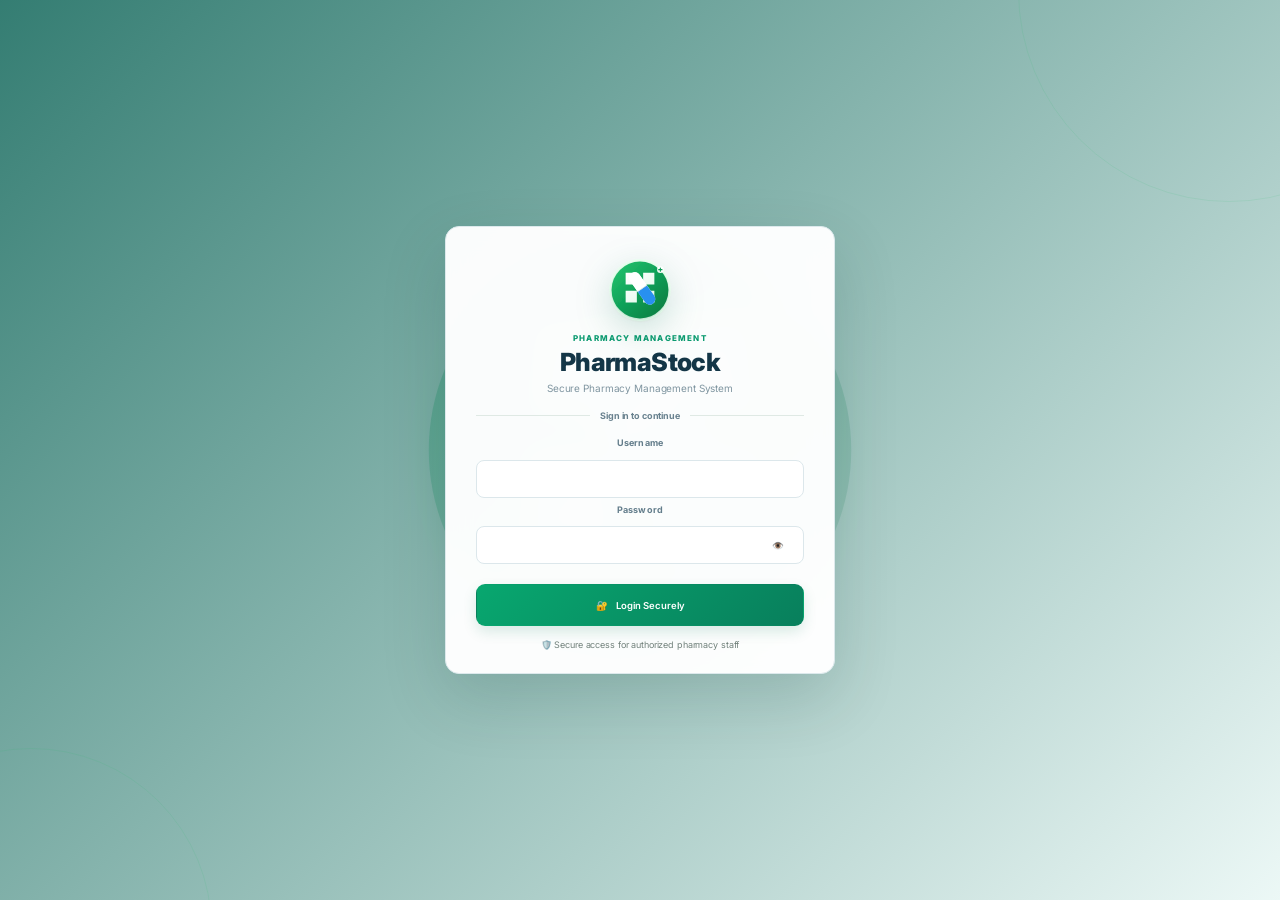
==== commit 08512c4c: "Add files via upload" ====
--- a/templates/index.html
+++ b/templates/index.html
@@ -6,7 +6,7 @@
 
 <title>PharmaStock — Pharmacy Management</title>
 
-<link rel="stylesheet" href="/static/style.css?v=20260908-reference">
+<link rel="stylesheet" href="/static/style.css?v=20260908-reference-final">
 </head>
 
 <body>
@@ -124,6 +124,11 @@
 <main>
 
 <header>
+  <div class="header-brand">
+    <img src="/static/pharmastock-logo.svg" alt="PharmaStock logo">
+    <div><strong>PharmaStock</strong><small>Pharmacy Management System</small></div>
+  </div>
+
   <div class="header-title-block">
     <h1 id="title">Dashboard</h1>
     <p>Pharmacy management system</p>
@@ -136,6 +141,8 @@
   </div>
 
   <div class="header-actions">
+    <button type="button" class="notification-bell" title="Notifications" onclick="show('dashboard')">🔔<span class="notification-dot">!</span></button>
+
     <span id="bdClock" class="bd-clock">
       <span id="bdClockDate">Date : --/--/----</span>
       <span id="bdClockTime">Time : --:--:-- --</span>
@@ -165,91 +172,58 @@
 
 <section id="dashboard" class="page">
 
-  <div class="cards">
-
-    <div class="card">
-      <span>Medicines</span>
-      <b id="products">0</b>
-    </div>
-
-    <div class="card">
-      <span>Total Units</span>
-      <b id="stock">0</b>
-    </div>
-
-    <div class="card">
-      <span>Stock Value</span>
-      <b id="value">৳0</b>
-    </div>
-
-    <div class="card warn">
-      <span>Low Stock</span>
-      <b id="low">0</b>
-    </div>
-
-    <div class="card danger">
-      <span>Expired</span>
-      <b id="expired">0</b>
-    </div>
-
-    <div class="card warn">
-      <span>Near Expiry</span>
-      <b id="nearExpiry">0</b>
-    </div>
-
-    <div class="card">
-      <span>Today's Sales</span>
-      <b id="today">৳0</b>
-    </div>
-
-    <div class="card profit-card">
-      <span>Today's Profit</span>
-      <b id="todayProfit">৳0</b>
-    </div>
-
-    <div class="card">
-      <span>Monthly Sales</span>
-      <b id="monthSales">৳0</b>
-    </div>
-
-    <div class="card profit-card">
-      <span>Monthly Profit</span>
-      <b id="monthProfit">৳0</b>
-    </div>
-
-  </div>
-
+  <div class="dashboard-heading">
+    <div class="dashboard-heading-icon">⌂</div>
+    <div>
+      <h1>Dashboard</h1>
+      <p>Welcome back, admin! Here’s what’s happening at your pharmacy today.</p>
+    </div>
+  </div>
+
+  <div class="cards dashboard-kpis">
+    <div class="card sales-kpi"><span>Today's Sales</span><b id="today">৳0</b><em>↑ Today</em></div>
+    <div class="card profit-card profit-kpi"><span>Today's Profit</span><b id="todayProfit">৳0</b><em>↑ Today</em></div>
+    <div class="card monthly-kpi"><span>This Month's Sales</span><b id="monthSales">৳0</b><em>↑ This month</em></div>
+    <div class="card value-kpi"><span>Stock Value</span><b id="value">৳0</b><em>Current stock</em></div>
+
+    <div class="card danger"><span>Low Stock</span><b id="low">0</b><em>Medicines</em></div>
+    <div class="card warn"><span>Expiring Soon</span><b id="nearExpiry">0</b><em>Medicines</em></div>
+    <div class="card blue-kpi"><span>Total Medicines</span><b id="products">0</b><em>Items</em></div>
+    <div class="card purple-kpi"><span>Total Invoices</span><b id="totalInvoices">0</b><em>Today</em></div>
+  </div>
 
   <div class="dashboard-content-grid">
-    <div class="dashboard-main-column">
-      <div class="dashboard-chart-grid">
-        <div class="panel dashboard-chart-panel"><h2>📈 Sales &amp; Profit Overview</h2><div id="salesChart" class="bar-chart"></div></div>
-        <div class="panel"><h2>🏆 Best Selling Medicines <span class="panel-link">View All</span></h2><div id="bestSellers"></div></div>
-      </div>
-
-      <div class="panel">
-        <h2>Quick Actions</h2>
-        <div class="actions">
-          <button onclick="openMed()">＋ Add Medicine</button>
-          <button onclick="show('sales')">🧾 New Sale</button>
-          <button onclick="show('purchase')">📦 Stock In</button>
-          <button onclick="show('analytics')">📊 Analytics</button>
-          <button onclick="show('profitLoss')">💰 Profit &amp; Loss</button>
-        </div>
-      </div>
-
-      <div class="panel">
-        <h2>⚠️ Stock Alerts</h2>
-        <div id="dashboardAlerts">Loading...</div>
-      </div>
-    </div>
-
-    <div class="dashboard-side-column">
-      <div class="panel dashboard-notifications-panel">
-        <h2>🔔 Recent Notifications <span class="panel-link">View All</span></h2>
-        <div id="dashboardNotifications">Loading...</div>
-      </div>
-    </div>
+    <div class="panel dashboard-chart-panel">
+      <div class="panel-head"><div><h2>Sales &amp; Profit Overview</h2><p class="panel-subtitle">Performance for the last 7 days</p></div><select class="mini-select"><option>Last 7 Days</option></select></div>
+      <div class="chart-legend"><span class="legend-sales">● Sales</span><span class="legend-profit">● Profit</span></div>
+      <div id="salesChart" class="bar-chart"></div>
+    </div>
+
+    <div class="panel best-sellers-panel">
+      <div class="panel-head"><h2>Best Selling Medicines</h2><span class="panel-link">View All</span></div>
+      <div id="bestSellers"></div>
+    </div>
+
+    <div class="panel dashboard-notifications-panel">
+      <div class="panel-head"><h2>Recent Notifications</h2><span class="panel-link">View All</span></div>
+      <div id="dashboardNotifications">Loading...</div>
+    </div>
+  </div>
+
+  <div class="panel quick-actions-panel">
+    <h2>Quick Actions</h2>
+    <div class="actions">
+      <button onclick="openMed()">＋ Add Medicine</button>
+      <button onclick="show('sales')">🧾 New Sale</button>
+      <button onclick="show('purchase')">📦 Stock In</button>
+      <button onclick="show('analytics')">📊 Analytics</button>
+      <button onclick="show('profitLoss')">💰 Profit &amp; Loss</button>
+    </div>
+  </div>
+
+  <div class="panel stock-alert-panel">
+    <div class="panel-head"><h2>⚠️ Stock Alerts</h2><span class="panel-subtitle">Low, out-of-stock and expiry warnings</span></div>
+    <div id="dashboardAlerts">Loading...</div>
   </div>
 </section>
 
@@ -850,7 +824,7 @@
 </div>
 
 
-<script src="/static/app.js?v=20260908-reference"></script>
+<script src="/static/app.js?v=20260908-reference-final"></script>
 
 </body>
 </html>
--- a/static/style.css
+++ b/static/style.css
@@ -1266,3 +1266,304 @@
   #dashboard .dashboard-chart-grid{grid-template-columns:1fr}
   .global-search{max-width:none}
 }
+
+/* =========================================================
+   PHARMASTOCK — SAVED REFERENCE STYLE MATCH (FULL APP)
+   Inspired by the saved PharmaStock reference board.
+========================================================= */
+:root{
+  --ref-green:#079b69;
+  --ref-green-dark:#006f5d;
+  --ref-teal:#075e55;
+  --ref-bg:#f4f8f9;
+  --ref-line:#e2eaed;
+  --ref-ink:#173344;
+  --ref-muted:#7d94a2;
+}
+
+body{
+  background:linear-gradient(135deg,#f5fafb 0%,#eef5f7 100%)!important;
+  color:var(--ref-ink)!important;
+  font-size:12px!important;
+}
+
+/* top navigation spans the entire application like the reference */
+.sidebar{
+  top:74px!important;
+  bottom:0!important;
+  width:238px!important;
+  padding:10px 10px 14px!important;
+  border-radius:0!important;
+  background:linear-gradient(180deg,#075f55 0%,#004f49 100%)!important;
+  box-shadow:8px 0 24px rgba(0,70,62,.10)!important;
+}
+.sidebar:after{display:none!important}
+.sidebar .brand{display:none!important}
+.sidebar-user{
+  margin:2px 6px 7px!important;
+  min-height:44px!important;
+  padding:11px 12px!important;
+  border:1px solid rgba(255,255,255,.12)!important;
+  border-radius:10px!important;
+  background:rgba(255,255,255,.09)!important;
+  font-size:12px!important;
+}
+.sidebar-hide-btn{
+  width:calc(100% - 12px)!important;
+  margin:0 6px 7px!important;
+  min-height:33px!important;
+  padding:7px 10px!important;
+  border-radius:9px!important;
+  border-color:rgba(255,255,255,.10)!important;
+  background:rgba(255,255,255,.05)!important;
+  font-size:10px!important;
+}
+.nav{
+  min-height:36px!important;
+  padding:8px 11px!important;
+  margin:2px 0!important;
+  border-radius:9px!important;
+  font-size:10.5px!important;
+  font-weight:600!important;
+  color:#eaf8f5!important;
+}
+.nav:hover{background:rgba(255,255,255,.09)!important;transform:none!important}
+.nav.active{
+  background:#069d70!important;
+  color:#fff!important;
+  box-shadow:0 5px 12px rgba(0,0,0,.10)!important;
+}
+.sidefoot{
+  left:10px!important;right:10px!important;bottom:10px!important;
+  border-top:1px solid rgba(255,255,255,.10)!important;
+  padding-top:7px!important;
+  font-size:9px!important;
+}
+
+main{
+  margin-left:238px!important;
+  width:calc(100% - 238px)!important;
+  min-width:980px!important;
+  padding:88px 24px 28px!important;
+}
+
+header{
+  position:fixed!important;
+  left:0!important;right:0!important;top:0!important;
+  z-index:30!important;
+  min-height:74px!important;
+  width:100%!important;
+  margin:0!important;
+  padding:10px 18px!important;
+  border:1px solid #dce8eb!important;
+  border-radius:0 0 13px 13px!important;
+  background:rgba(255,255,255,.97)!important;
+  box-shadow:0 4px 18px rgba(32,71,83,.07)!important;
+  display:flex!important;
+  align-items:center!important;
+  gap:18px!important;
+}
+.header-brand{
+  width:310px;min-width:310px;height:50px;
+  display:flex;align-items:center;gap:10px;
+  padding-left:3px;
+}
+.header-brand img{width:43px;height:43px;object-fit:contain}
+.header-brand strong{display:block;font-size:19px;line-height:1;color:#113444;letter-spacing:-.45px}
+.header-brand small{display:block;margin-top:4px;color:#6d8997;font-size:9px}
+.header-title-block{display:none!important}
+.global-search{
+  height:36px!important;max-width:430px!important;min-width:260px!important;
+  border:1px solid #dfe9ed!important;border-radius:10px!important;
+  background:#fff!important;
+}
+.global-search input{font-size:10.5px!important}
+.header-actions{gap:7px!important}
+.notification-bell{
+  position:relative!important;width:36px!important;height:36px!important;min-height:36px!important;
+  padding:0!important;border:0!important;background:transparent!important;
+  font-size:18px!important;color:#1a4455!important;
+}
+.notification-dot{
+  position:absolute;right:3px;top:1px;width:13px;height:13px;border-radius:50%;
+  display:grid;place-items:center;background:#ef4050;color:#fff;font-size:8px;font-weight:800;
+}
+#bdClock{font-size:9px!important;min-height:34px!important;padding:6px 9px!important}
+.theme-toggle button{font-size:9px!important}
+.header-user{padding:3px 6px!important}
+.header-user-avatar{width:29px!important;height:29px!important}
+.header-user-copy b{font-size:10px!important}
+.header-user-copy small{font-size:8px!important}
+.export,.header-logout{font-size:9px!important;min-height:34px!important}
+
+/* page headings */
+.page{animation:none!important}
+.page>h1,.page>h2{font-size:18px!important}
+.dashboard-heading{display:flex;align-items:center;gap:11px;margin:0 0 13px 4px}
+.dashboard-heading-icon{
+  width:38px;height:38px;border-radius:11px;display:grid;place-items:center;
+  background:#e4f7ef;color:#079b69;font-size:23px;font-weight:900;
+}
+.dashboard-heading h1{margin:0;font-size:22px;color:#122f40;letter-spacing:-.55px}
+.dashboard-heading p{margin:3px 0 0;color:#8298a4;font-size:10px}
+
+/* KPI cards */
+#dashboard .dashboard-kpis{
+  display:grid!important;grid-template-columns:repeat(4,minmax(0,1fr))!important;
+  gap:11px!important;margin-bottom:13px!important;
+}
+#dashboard .dashboard-kpis .card{
+  position:relative!important;min-height:92px!important;padding:15px 13px 11px 76px!important;
+  border:1px solid var(--ref-line)!important;border-radius:12px!important;
+  background:#fff!important;box-shadow:0 4px 15px rgba(25,64,77,.045)!important;overflow:hidden!important;
+}
+#dashboard .dashboard-kpis .card:before{
+  left:13px!important;top:17px!important;width:44px!important;height:44px!important;border-radius:11px!important;
+  display:grid!important;place-items:center!important;font-size:21px!important;color:#fff!important;
+  background:#08aa74!important;box-shadow:0 7px 13px rgba(8,170,116,.16)!important;
+}
+#dashboard .dashboard-kpis .card:nth-child(2):before{background:#168ce4!important}
+#dashboard .dashboard-kpis .card:nth-child(3):before{background:#8856dc!important}
+#dashboard .dashboard-kpis .card:nth-child(4):before{background:#08a98b!important}
+#dashboard .dashboard-kpis .card:nth-child(5):before{background:#ef3e4b!important}
+#dashboard .dashboard-kpis .card:nth-child(6):before{background:#f6a01b!important}
+#dashboard .dashboard-kpis .card:nth-child(7):before{background:#178de2!important}
+#dashboard .dashboard-kpis .card:nth-child(8):before{background:#9457db!important}
+#dashboard .dashboard-kpis .card:nth-child(1):before{content:'৳';font-weight:800}
+#dashboard .dashboard-kpis .card:nth-child(2):before{content:'↗';font-weight:900}
+#dashboard .dashboard-kpis .card:nth-child(3):before{content:'▥'}
+#dashboard .dashboard-kpis .card:nth-child(4):before{content:'□'}
+#dashboard .dashboard-kpis .card:nth-child(5):before{content:'!';font-weight:900}
+#dashboard .dashboard-kpis .card:nth-child(6):before{content:'◷'}
+#dashboard .dashboard-kpis .card:nth-child(7):before{content:'▣'}
+#dashboard .dashboard-kpis .card:nth-child(8):before{content:'▤'}
+#dashboard .dashboard-kpis .card span{font-size:9px!important;color:#728a98!important;font-weight:600!important}
+#dashboard .dashboard-kpis .card b{font-size:18px!important;line-height:1.15!important;margin-top:5px!important;color:#193646!important}
+#dashboard .dashboard-kpis .card em{display:block;margin-top:4px;font-style:normal;font-size:8px;color:#0b9b6d}
+#dashboard .dashboard-kpis .card:after{display:none!important}
+
+/* Main dashboard 3-column layout */
+#dashboard .dashboard-content-grid{
+  display:grid!important;grid-template-columns:minmax(0,1.75fr) minmax(250px,.92fr) minmax(235px,.88fr)!important;
+  gap:12px!important;margin-top:0!important;align-items:stretch!important;
+}
+#dashboard .dashboard-chart-panel,#dashboard .best-sellers-panel,#dashboard .dashboard-notifications-panel{
+  min-height:257px!important;margin:0!important;padding:13px!important;border-radius:12px!important;
+}
+.dashboard-main-column,.dashboard-side-column{display:contents!important}
+.panel-head{display:flex;justify-content:space-between;align-items:flex-start;gap:8px}
+.panel-head h2{margin:0!important;font-size:12.5px!important;color:#1b3747!important}
+.panel-subtitle{margin:3px 0 0;color:#91a2ab;font-size:8px}
+.mini-select{min-height:27px!important;height:27px!important;padding:4px 7px!important;font-size:8px!important;border-radius:7px!important}
+.chart-legend{display:flex;gap:14px;margin:7px 0 1px;font-size:8px}
+.legend-sales{color:#10a56f}.legend-profit{color:#147ed8}
+#dashboard .dashboard-chart-panel #salesChart{min-height:190px!important}
+
+/* best sellers and notifications */
+#bestSellers{margin-top:3px}
+#dashboard .rank-row{grid-template-columns:24px 1fr auto auto!important;padding:8px 0!important}
+#dashboard .rank-row>b{width:22px!important;height:22px!important;font-size:8px!important}
+#dashboard .rank-row span{font-size:8.5px!important}
+#dashboard .rank-row strong{font-size:8.5px!important}
+#dashboard .rank-row em{font-size:8px!important}
+#dashboardNotifications .notification-row{
+  display:grid!important;grid-template-columns:22px 1fr!important;position:relative;
+  padding:8px 0!important;margin:0!important;border-bottom:1px solid #edf2f4!important;
+  font-size:8.5px!important;line-height:1.35!important;
+}
+#dashboardNotifications .notification-row>span{display:block!important}
+#dashboardNotifications .notification-row small{grid-column:2;font-size:7.5px!important;margin-top:2px}
+
+/* Quick actions match the reference compact colored buttons */
+#dashboard .quick-actions-panel{margin-top:12px!important;padding:12px 14px!important}
+#dashboard .quick-actions-panel h2{margin-bottom:9px!important}
+#dashboard .actions{display:grid!important;grid-template-columns:repeat(5,minmax(0,1fr))!important;gap:9px!important}
+#dashboard .actions button{min-height:42px!important;border-radius:9px!important;color:#fff!important;font-weight:700!important;font-size:9.5px!important;border:0!important}
+#dashboard .actions button:nth-child(1){background:#08aa74!important}
+#dashboard .actions button:nth-child(2){background:#2589e4!important}
+#dashboard .actions button:nth-child(3){background:#7656db!important}
+#dashboard .actions button:nth-child(4){background:#08a3ad!important}
+#dashboard .actions button:nth-child(5){background:#079b69!important}
+#dashboard .stock-alert-panel{margin-top:12px!important}
+
+/* Every internal page follows the same white-card system */
+.toolbar{display:flex!important;align-items:flex-end!important;gap:10px!important;margin-bottom:12px!important}
+.toolbar .field{min-width:260px}
+.panel{border-radius:12px!important;border:1px solid var(--ref-line)!important;box-shadow:0 4px 15px rgba(25,64,77,.045)!important;background:#fff!important;padding:14px!important}
+.panel h2{font-size:12.5px!important;color:#1b3747!important}
+.grid2{gap:12px!important}
+.field-label{font-size:9px!important;color:#637d8b!important;margin-bottom:4px!important}
+input,select{min-height:35px!important;height:35px!important;border:1px solid #dce7eb!important;border-radius:8px!important;font-size:10px!important;color:#294250!important;background:#fff!important}
+button,.button{min-height:33px!important;border-radius:8px!important;font-size:9.5px!important;font-weight:600!important}
+.primary{background:linear-gradient(135deg,#08a76f,#087f5c)!important}
+
+.tablewrap,.audit-table-wrap{border:1px solid #e3ecef!important;border-radius:10px!important;overflow-x:auto!important;background:#fff!important}
+table{min-width:720px!important;width:100%!important}
+th{background:#f8fbfc!important;padding:8px!important;font-size:8px!important;color:#718895!important;border-bottom:1px solid #e6edef!important}
+td{padding:8px!important;font-size:9px!important;color:#35515f!important}
+tbody tr:hover{background:#f4faf8!important}
+
+/* Sales/Billing split-pane reference feel */
+#sales .grid2{grid-template-columns:minmax(0,1.65fr) minmax(250px,.75fr)!important}
+#sales .saleadd{display:grid!important;grid-template-columns:1.2fr 70px 1.2fr 80px 60px!important;gap:7px!important;align-items:end!important}
+#sales .saleadd .field{min-width:0!important}
+#sales .saleadd button{min-height:35px!important}
+#sales .total{margin:10px 0!important;padding:10px!important;border:1px solid #e5edef;border-radius:9px;background:#fbfdfd;font-size:9px!important;line-height:1.8}
+
+/* Stock-in and form pages */
+.formpanel{max-width:100%!important}
+#purchase .row{display:grid!important;grid-template-columns:repeat(5,minmax(0,1fr))!important;gap:9px!important}
+#reports .grid2,#suppliers .grid2,#customers .grid2,#users .grid2,#settings .grid2{grid-template-columns:minmax(300px,.72fr) minmax(0,1.28fr)!important}
+
+/* Analytics / Profit & Loss */
+.analytics-grid{gap:12px!important}
+.chart-card{border:1px solid #e3ecef!important;border-radius:10px!important;background:#fff!important;padding:12px!important;box-shadow:none!important}
+.chart-card h3{font-size:11px!important;color:#1b3747!important}
+#profitLoss .cards.compact{grid-template-columns:repeat(3,minmax(0,1fr))!important;gap:10px!important;margin:12px 0!important}
+
+/* Admin activity */
+.staff-activity-panel{overflow:hidden!important}
+.activity-header{display:flex!important;justify-content:space-between!important;align-items:flex-start!important;gap:12px!important}
+.activity-actions{display:flex!important;gap:7px!important;flex-shrink:0!important}
+.activity-actions button{font-size:8.5px!important}
+.audit-table{min-width:1000px!important}
+
+/* Login matches the saved reference */
+.login-page{
+  background:linear-gradient(135deg,rgba(0,91,78,.78),rgba(236,248,246,.96)),url('/static/pharmastock-logo.svg') center/520px no-repeat,#eef7f4!important;
+}
+.login-box{
+  width:min(390px,92vw)!important;padding:28px 30px 23px!important;border-radius:14px!important;
+  border:1px solid #dce9ec!important;box-shadow:0 24px 65px rgba(0,49,44,.16)!important;
+}
+.login-brand-mark{width:70px!important;height:70px!important;margin:0 auto 8px!important;background:transparent!important;box-shadow:none!important}
+.login-brand-mark img{width:70px!important;height:70px!important}
+.login-kicker{font-size:8px!important;color:#0b9b70!important;letter-spacing:1.2px!important;font-weight:800!important}
+.login-box h1{font-size:25px!important;color:#143647!important}
+.login-box>p{font-size:10px!important;color:#7f95a0!important}
+.login-divider b{font-size:9px!important;color:#68818e!important}
+.login-box input{height:38px!important;min-height:38px!important}
+.login-btn{height:40px!important}
+
+/* Dark mode: same geometry, darker surfaces */
+body.dark{--ref-bg:#081a18;--ref-line:#21483e;--ref-ink:#e8f5f1;--ref-muted:#9ab7ae;background:#071916!important}
+body.dark header{background:#0c2822!important;border-color:#21483e!important}
+body.dark .header-brand strong,body.dark .dashboard-heading h1,body.dark .panel h2,body.dark #dashboard .dashboard-kpis .card b{color:#e8f5f1!important}
+body.dark .header-brand small,body.dark .dashboard-heading p,body.dark .panel-subtitle,body.dark .field-label{color:#9ab7ae!important}
+body.dark .global-search,body.dark input,body.dark select,body.dark .panel,body.dark #dashboard .dashboard-kpis .card,body.dark .tablewrap,body.dark .chart-card{background:#0d2923!important;border-color:#21483e!important;color:#e8f5f1!important}
+body.dark th{background:#102f28!important;color:#9ab7ae!important}
+body.dark td{color:#c7ddd6!important}
+body.dark tbody tr:hover{background:#12352d!important}
+body.dark .login-box{background:#0d2923!important;border-color:#21483e!important}
+body.dark .login-box h1{color:#e8f5f1!important}
+
+@media(max-width:1250px){
+  .header-brand{width:250px;min-width:250px}
+  #dashboard .dashboard-content-grid{grid-template-columns:minmax(0,1.55fr) minmax(220px,.85fr) minmax(210px,.8fr)!important}
+}
+@media(max-width:1050px){
+  main{min-width:900px!important}
+  #dashboard .dashboard-content-grid{grid-template-columns:1fr 1fr!important}
+  #dashboard .dashboard-notifications-panel{grid-column:1/-1}
+  #dashboard .actions{grid-template-columns:repeat(3,minmax(0,1fr))!important}
+}
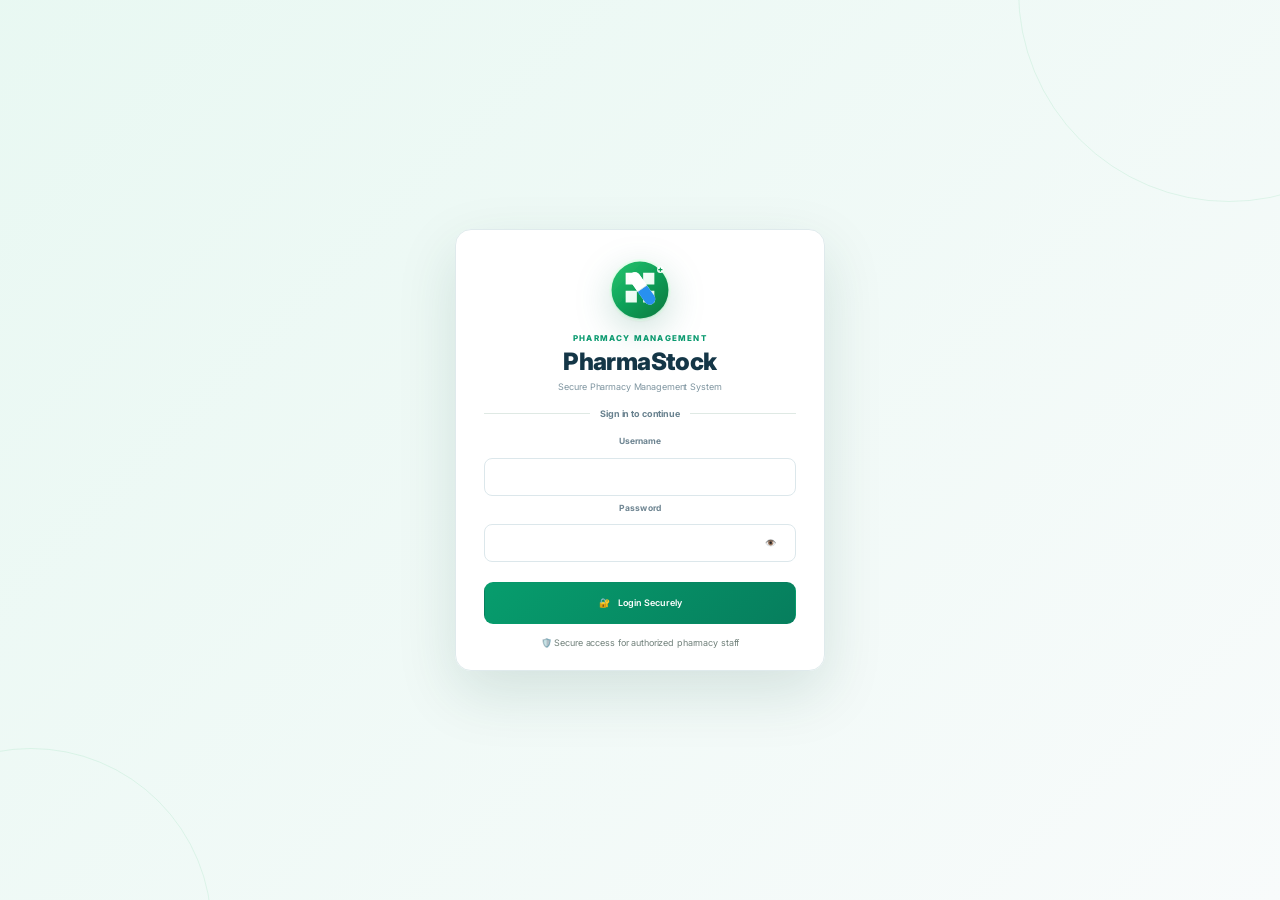
==== commit bba698d1: "Add files via upload" ====
--- a/templates/index.html
+++ b/templates/index.html
@@ -124,14 +124,10 @@
 <main>
 
 <header>
+  <span id="title" class="sr-only">Dashboard</span>
   <div class="header-brand">
     <img src="/static/pharmastock-logo.svg" alt="PharmaStock logo">
     <div><strong>PharmaStock</strong><small>Pharmacy Management System</small></div>
-  </div>
-
-  <div class="header-title-block">
-    <h1 id="title">Dashboard</h1>
-    <p>Pharmacy management system</p>
   </div>
 
   <div class="global-search">
@@ -142,11 +138,6 @@
 
   <div class="header-actions">
     <button type="button" class="notification-bell" title="Notifications" onclick="show('dashboard')">🔔<span class="notification-dot">!</span></button>
-
-    <span id="bdClock" class="bd-clock">
-      <span id="bdClockDate">Date : --/--/----</span>
-      <span id="bdClockTime">Time : --:--:-- --</span>
-    </span>
 
     <div class="theme-toggle" aria-label="Theme selector">
       <button id="lightThemeBtn" type="button" onclick="setTheme('light')">☀️ Light</button>
@@ -177,6 +168,15 @@
     <div>
       <h1>Dashboard</h1>
       <p>Welcome back, admin! Here’s what’s happening at your pharmacy today.</p>
+    </div>
+  </div>
+
+  <div class="dashboard-date-card">
+    <div class="dashboard-date-icon">▣</div>
+    <div>
+      <b id="bdClockDate">Date : --/--/----</b>
+      <span id="bdClockTime">Time : --:--:-- --</span>
+      <small>Good afternoon!</small>
     </div>
   </div>
 
--- a/static/style.css
+++ b/static/style.css
@@ -1567,3 +1567,185 @@
   #dashboard .dashboard-notifications-panel{grid-column:1/-1}
   #dashboard .actions{grid-template-columns:repeat(3,minmax(0,1fr))!important}
 }
+
+/* =========================================================
+   PHARMASTOCK 2026 — REFERENCE-ACCURATE APPLICATION SHELL
+   Apply this visual system across every page while preserving
+   all existing functionality.
+   ========================================================= */
+:root{
+  --v26-green:#07986a;
+  --v26-green-dark:#005b4f;
+  --v26-green-deep:#00463f;
+  --v26-bg:#f5f9fa;
+  --v26-card:#ffffff;
+  --v26-line:#e1eaee;
+  --v26-text:#173344;
+  --v26-muted:#78909e;
+  --v26-blue:#168de0;
+  --v26-purple:#8c5bdb;
+  --v26-orange:#f3a027;
+  --v26-red:#ef4650;
+}
+html,body{background:var(--v26-bg)!important;color:var(--v26-text)!important}
+body{font-family:Inter,Segoe UI,Arial,sans-serif!important}
+#app{min-width:1220px!important;background:linear-gradient(180deg,#f7fafb 0%,#f1f6f8 100%)!important}
+
+/* Sidebar exactly as the reference: dark teal, compact, clean */
+.sidebar{
+  width:238px!important;
+  padding:12px 9px 10px!important;
+  background:linear-gradient(180deg,#006557 0%,#00554b 48%,#003f39 100%)!important;
+  box-shadow:8px 0 24px rgba(0,68,59,.10)!important;
+  display:flex!important;flex-direction:column!important;
+}
+.brand{min-height:53px!important;padding:5px 11px 8px!important;gap:9px!important}
+.brand img{width:39px!important;height:39px!important}
+.brand span{font-size:20px!important;font-weight:800!important;color:#fff!important;letter-spacing:-.8px!important}
+.brand:after{font-size:8px!important;margin-left:48px!important;color:#d6fff2!important;opacity:.72!important}
+.sidebar-user{order:5!important;margin:6px 7px 6px!important;min-height:49px!important;padding:9px 11px!important;background:rgba(255,255,255,.06)!important;border:0!important;border-top:1px solid rgba(255,255,255,.10)!important;border-radius:0!important}
+.sidebar-hide-btn{order:2!important;width:calc(100% - 14px)!important;margin:0 7px 8px!important;min-height:34px!important;padding:7px 10px!important;text-align:left!important;background:rgba(255,255,255,.055)!important;border:1px solid rgba(255,255,255,.09)!important;color:#eafff8!important;border-radius:9px!important}
+.sidebar-nav-scroll{order:3!important;min-height:0!important;overflow-y:auto!important;overflow-x:hidden!important;padding:0 2px 8px!important}
+.nav{width:100%!important;margin:2px 0!important;min-height:37px!important;padding:8px 12px!important;border:0!important;border-radius:9px!important;color:#e7faf4!important;background:transparent!important;font-size:11px!important;font-weight:600!important;box-shadow:none!important;text-align:left!important}
+.nav:hover{background:rgba(255,255,255,.08)!important;transform:none!important}
+.nav.active{background:#0aa06f!important;color:#fff!important;box-shadow:0 6px 16px rgba(0,0,0,.12)!important}
+.sidefoot{order:6!important;position:static!important;left:auto!important;right:auto!important;bottom:auto!important;text-align:center!important;padding:3px 0 2px!important}
+.sidefoot small{font-size:8px!important;color:rgba(255,255,255,.55)!important}
+
+/* Main/header */
+main{margin-left:238px!important;width:calc(100% - 238px)!important;padding:12px 18px 32px!important}
+header{
+  min-height:61px!important;margin-bottom:14px!important;padding:9px 13px!important;
+  border-radius:15px!important;border:1px solid #e1eaee!important;background:#fff!important;
+  box-shadow:0 4px 18px rgba(26,67,82,.055)!important;
+  display:flex!important;align-items:center!important;gap:12px!important;
+}
+.header-brand{width:215px!important;min-width:215px!important;display:flex!important;align-items:center!important;gap:8px!important}
+.header-brand img{width:39px!important;height:39px!important}
+.header-brand strong{font-size:19px!important;color:#0a6f57!important;letter-spacing:-.6px!important}
+.header-brand small{font-size:8px!important;color:#8195a1!important;display:block!important;margin-top:2px!important}
+.header-title-block{display:none!important}
+.global-search{order:2!important;flex:1 1 430px!important;max-width:430px!important;margin:0 auto!important;height:36px!important;border:1px solid #dfe8ec!important;border-radius:9px!important;background:#fbfdfe!important;display:flex!important;align-items:center!important;padding:0 11px!important}
+.global-search span{font-size:17px!important;color:#8297a3!important}
+.global-search input{height:32px!important;min-height:32px!important;border:0!important;background:transparent!important;box-shadow:none!important;padding:0 7px!important;font-size:10px!important}
+.header-actions{order:3!important;gap:7px!important;flex-wrap:nowrap!important;white-space:nowrap!important}
+.notification-bell{width:31px!important;height:31px!important;min-height:31px!important;border:0!important;background:transparent!important;font-size:15px!important;padding:0!important}
+.notification-dot{width:9px!important;height:9px!important;font-size:7px!important;top:2px!important;right:1px!important}
+#bdClock{display:none!important}
+.theme-toggle{display:flex!important;gap:0!important;border:1px solid #e1e9ec!important;border-radius:18px!important;overflow:hidden!important;background:#f7fafb!important;padding:2px!important}
+.theme-toggle button{height:29px!important;min-height:29px!important;border:0!important;border-radius:15px!important;background:transparent!important;padding:0 9px!important;font-size:9px!important;color:#48616f!important}
+.theme-toggle button:hover{background:#e8f7f1!important}
+.export{min-height:32px!important;height:32px!important;padding:0 10px!important;border:1px solid #d6e4e7!important;border-radius:8px!important;background:#fff!important;color:#087c5b!important;font-size:9px!important}
+.header-user{padding:2px 5px!important;gap:6px!important}
+.header-user-avatar{width:30px!important;height:30px!important;border-radius:50%!important;background:#eef5f6!important;color:#1c6870!important}
+.header-user-copy b{font-size:9px!important;color:#173344!important}
+.header-user-copy small{font-size:7px!important;color:#7e919d!important}
+.header-logout{height:32px!important;min-height:32px!important;padding:0 11px!important;border:1px solid #07986a!important;border-radius:8px!important;background:#fff!important;color:#087d5c!important;font-size:9px!important}
+
+/* Dashboard heading + date card */
+#dashboard{position:relative!important}
+.dashboard-heading{margin:2px 0 12px 3px!important;padding-right:205px!important;min-height:42px!important}
+.dashboard-heading-icon{width:38px!important;height:38px!important;border-radius:9px!important;background:#e1f6ed!important;color:#07986a!important;font-size:23px!important}
+.dashboard-heading h1{font-size:21px!important;color:#173344!important}
+.dashboard-heading p{font-size:9px!important;color:#7f96a4!important}
+.dashboard-date-card{
+  position:absolute!important;right:2px;top:0;width:188px;min-height:49px;
+  display:flex;align-items:center;gap:9px;padding:7px 10px;border:1px solid #e2ebee;border-radius:10px;background:#fff;
+  box-shadow:0 3px 12px rgba(25,65,78,.045);
+}
+.dashboard-date-icon{width:29px;height:29px;border-radius:7px;background:#eef7f6;color:#2d6671;display:grid;place-items:center;font-size:15px}
+.dashboard-date-card b{display:block;font-size:9px;color:#3e5563;font-weight:700}
+.dashboard-date-card span{display:block;font-size:8px;color:#6d8290;margin-top:2px}
+.dashboard-date-card small{display:block;font-size:7px;color:#8498a3;margin-top:2px}
+
+/* KPI grid: reference uses 4 x 2 */
+#dashboard .dashboard-kpis{grid-template-columns:repeat(4,minmax(0,1fr))!important;gap:11px!important;margin-bottom:12px!important}
+#dashboard .dashboard-kpis .card{min-height:87px!important;padding:14px 11px 10px 70px!important;border-radius:11px!important;border:1px solid #e2ebee!important;background:#fff!important;box-shadow:0 4px 14px rgba(24,65,79,.045)!important}
+#dashboard .dashboard-kpis .card:before{left:12px!important;top:15px!important;width:42px!important;height:42px!important;border-radius:10px!important}
+#dashboard .dashboard-kpis .card span{font-size:8.5px!important;text-transform:none!important;letter-spacing:0!important;color:#758b98!important}
+#dashboard .dashboard-kpis .card b{font-size:17px!important;color:#193747!important;margin-top:5px!important}
+#dashboard .dashboard-kpis .card em{font-size:8px!important;margin-top:4px!important;color:#0a9b6b!important}
+
+/* Dashboard lower panels */
+#dashboard .dashboard-content-grid{grid-template-columns:minmax(0,1.55fr) minmax(240px,.82fr) minmax(220px,.78fr)!important;gap:11px!important}
+#dashboard .dashboard-chart-panel,#dashboard .best-sellers-panel,#dashboard .dashboard-notifications-panel{min-height:244px!important;padding:12px!important;border-radius:11px!important;border:1px solid #e2ebee!important;background:#fff!important;box-shadow:0 4px 14px rgba(24,65,79,.045)!important}
+.panel-head h2{font-size:11.5px!important;color:#173344!important}
+.panel-subtitle{font-size:7.5px!important}
+.chart-legend{font-size:7.5px!important;margin:6px 0 0!important}
+#dashboard .dashboard-chart-panel #salesChart{min-height:180px!important}
+#dashboard .quick-actions-panel{margin-top:11px!important;padding:11px 13px!important;border-radius:11px!important}
+#dashboard .quick-actions-panel h2{font-size:11px!important;margin-bottom:8px!important}
+#dashboard .actions{grid-template-columns:repeat(5,minmax(0,1fr))!important;gap:8px!important}
+#dashboard .actions button{min-height:39px!important;border-radius:8px!important;font-size:8.5px!important;box-shadow:none!important}
+
+/* Universal reference card language */
+.page{color:var(--v26-text)!important}
+.page>h1,.page>h2{font-size:19px!important;letter-spacing:-.35px!important}
+.panel{border:1px solid #e2ebee!important;border-radius:11px!important;background:#fff!important;box-shadow:0 4px 14px rgba(24,65,79,.045)!important;padding:13px!important}
+.panel h2{font-size:12px!important;color:#173344!important}
+.toolbar{gap:8px!important;margin-bottom:10px!important}
+input,select{height:35px!important;min-height:35px!important;border-radius:8px!important;border:1px solid #dce7eb!important;background:#fff!important;font-size:9px!important;box-shadow:none!important}
+input:focus,select:focus{border-color:#7bcbb1!important;box-shadow:0 0 0 3px rgba(8,155,108,.08)!important;transform:none!important}
+.field-label{font-size:8.5px!important;color:#6d8491!important;margin-bottom:4px!important}
+button,.button{min-height:32px!important;border-radius:8px!important;font-size:9px!important}
+.primary{background:linear-gradient(135deg,#079d6d,#067e5d)!important;box-shadow:none!important}
+.tablewrap,.audit-table-wrap{border:1px solid #e1eaee!important;border-radius:9px!important;background:#fff!important;box-shadow:none!important}
+table{min-width:760px!important}
+th{padding:8px 9px!important;background:#f7fafb!important;color:#718894!important;font-size:7.5px!important;text-transform:none!important;letter-spacing:.15px!important}
+td{padding:8px 9px!important;color:#35515f!important;font-size:8.5px!important}
+tbody tr:hover{background:#f4faf8!important}
+
+/* Sales POS */
+#sales .grid2{grid-template-columns:minmax(0,1.5fr) minmax(255px,.75fr)!important;gap:10px!important}
+#sales .panel{min-height:0!important}
+#sales .saleadd{grid-template-columns:minmax(0,1.5fr) 60px 90px 60px 54px!important;gap:6px!important}
+#sales .total{border-radius:8px!important;padding:8px!important;margin:8px 0!important;background:#f9fcfb!important}
+
+/* Stock in / history */
+#purchase .row{grid-template-columns:repeat(5,minmax(0,1fr))!important;gap:8px!important}
+#purchase .formpanel{border-radius:11px!important}
+#movements .panel{overflow:hidden!important}
+
+/* Analytics / finance */
+.analytics-grid{gap:10px!important}
+.chart-card{border:1px solid #e2ebee!important;border-radius:11px!important;background:#fff!important;padding:12px!important;box-shadow:0 4px 14px rgba(24,65,79,.045)!important}
+.chart-card h3{font-size:10.5px!important;color:#173344!important}
+#profitLoss .cards.compact{grid-template-columns:repeat(3,minmax(0,1fr))!important;gap:9px!important}
+
+/* Management pages */
+#suppliers .grid2,#customers .grid2,#users .grid2,#settings .grid2,#reports .grid2{grid-template-columns:minmax(280px,.72fr) minmax(0,1.28fr)!important;gap:10px!important}
+
+/* Activity history */
+.staff-activity-panel{border-radius:11px!important}
+.activity-header{padding-bottom:3px!important}
+.activity-actions{gap:6px!important}
+.activity-actions button{font-size:8px!important}
+.audit-table{min-width:1000px!important}
+.audit-table th,.audit-table td{padding:8px 9px!important}
+
+/* Login reference style */
+.login-page{background:linear-gradient(135deg,rgba(232,248,242,.96),rgba(248,251,251,.98))!important}
+.login-box{width:min(370px,92vw)!important;border-radius:16px!important;padding:25px 28px 22px!important;border:1px solid #dfeaec!important;box-shadow:0 22px 60px rgba(0,67,57,.13)!important}
+.login-brand-mark{width:70px!important;height:70px!important;margin-bottom:8px!important}
+.login-brand-mark img{width:70px!important;height:70px!important}
+.login-box h1{font-size:24px!important;color:#143647!important}
+.login-box>p{font-size:9px!important}
+.login-box input{height:38px!important;min-height:38px!important}
+.login-btn{height:39px!important}
+
+/* Dark mode retains the same reference geometry */
+body.dark #app{background:#071a17!important}
+body.dark header,body.dark .panel,body.dark #dashboard .dashboard-kpis .card,body.dark .dashboard-date-card,body.dark .tablewrap,body.dark .audit-table-wrap,body.dark .chart-card{background:#0d2923!important;border-color:#20473d!important}
+body.dark .global-search,body.dark input,body.dark select{background:#0b211b!important;border-color:#21483e!important;color:#e7f6f0!important}
+body.dark .header-brand strong,body.dark .dashboard-heading h1,body.dark .dashboard-date-card b,body.dark .panel-head h2,body.dark .panel h2,body.dark #dashboard .dashboard-kpis .card b{color:#e8f5f1!important}
+body.dark .dashboard-heading p,body.dark .dashboard-date-card span,body.dark .dashboard-date-card small,body.dark .field-label,body.dark .header-user-copy small{color:#9bb7ad!important}
+body.dark th{background:#102f28!important;color:#9bb7ad!important}
+body.dark td{color:#c7ddd6!important}
+
+@media(max-width:1100px){
+  main{padding:10px 12px 25px!important}
+  .header-brand{width:185px!important;min-width:185px!important}
+  .global-search{max-width:340px!important}
+  #dashboard .dashboard-content-grid{grid-template-columns:1fr 1fr!important}
+  #dashboard .dashboard-notifications-panel{grid-column:1/-1!important}
+}
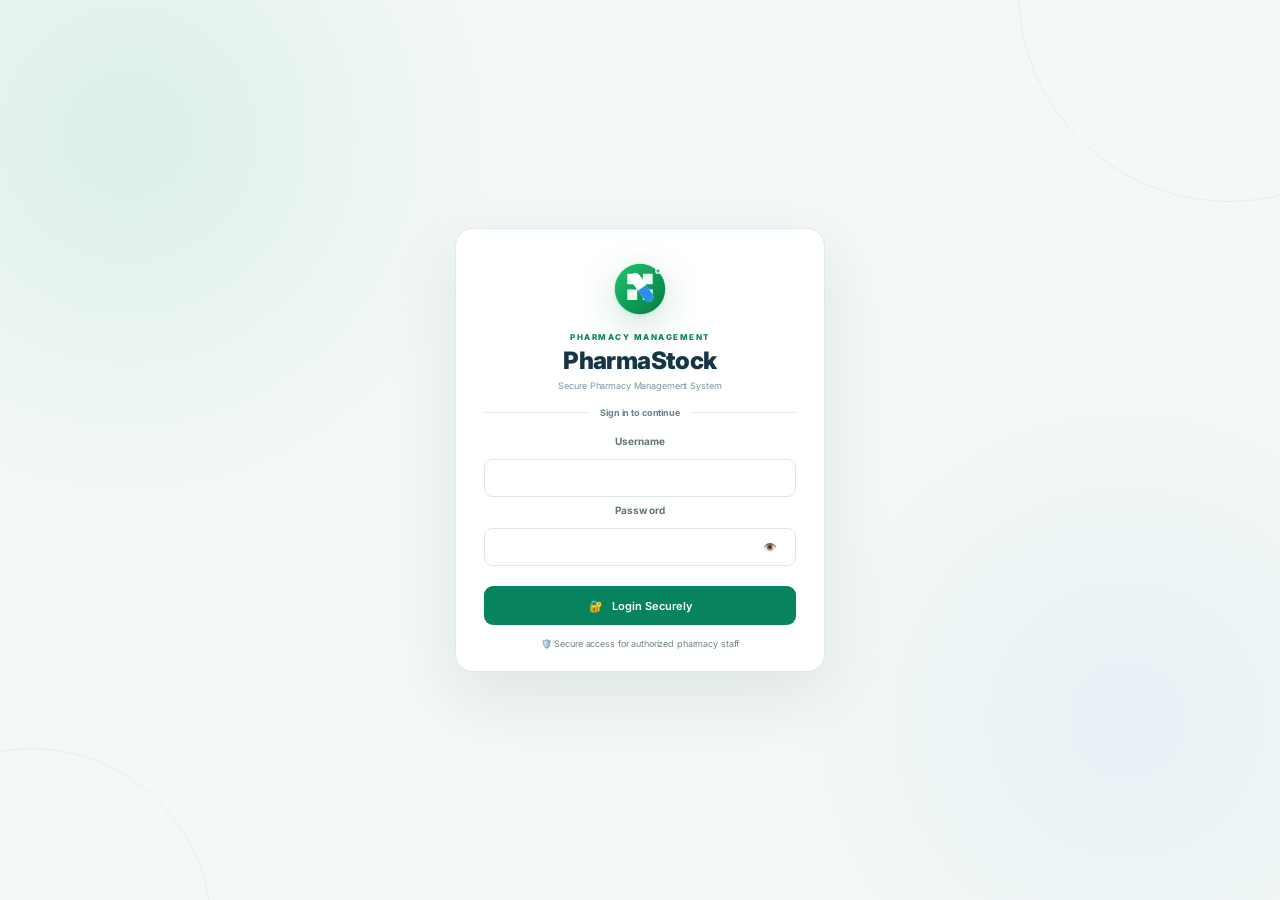
==== commit 13e9fa8c: "Add files via upload" ====
--- a/templates/index.html
+++ b/templates/index.html
@@ -6,7 +6,7 @@
 
 <title>PharmaStock — Pharmacy Management</title>
 
-<link rel="stylesheet" href="/static/style.css?v=20260908-reference-final">
+<link rel="stylesheet" href="/static/style.css?v=20260909-reference-2026">
 </head>
 
 <body>
--- a/static/style.css
+++ b/static/style.css
@@ -1749,3 +1749,577 @@
   #dashboard .dashboard-content-grid{grid-template-columns:1fr 1fr!important}
   #dashboard .dashboard-notifications-panel{grid-column:1/-1!important}
 }
+
+/* =========================================================
+   PHARMASTOCK — FINAL REFERENCE IMPLEMENTATION
+   Visual structure follows the supplied full-app reference:
+   full-width topbar, compact teal sidebar, dense SaaS cards,
+   clean tables, modern POS and consistent page surfaces.
+   ========================================================= */
+:root{
+  --ref-green:#079a6b;
+  --ref-green-dark:#00584d;
+  --ref-green-deep:#00483f;
+  --ref-bg:#f4f8f9;
+  --ref-card:#ffffff;
+  --ref-line:#dfe9ed;
+  --ref-text:#173344;
+  --ref-muted:#78909d;
+}
+
+html,body{background:var(--ref-bg)!important;color:var(--ref-text)!important}
+body{overflow-x:auto!important}
+#app{min-width:1180px!important;background:linear-gradient(180deg,#f7fafb 0%,#f1f6f8 100%)!important}
+
+/* Top bar spans the complete application, exactly like the reference. */
+.sidebar{
+  top:68px!important;
+  height:calc(100vh - 68px)!important;
+  min-height:0!important;
+  width:238px!important;
+  padding:8px 8px 9px!important;
+  background:linear-gradient(180deg,#00675a 0%,#00564d 48%,#003f39 100%)!important;
+  border-radius:0!important;
+  box-shadow:5px 0 18px rgba(0,68,59,.10)!important;
+}
+.sidebar .brand{display:none!important}
+.sidebar-user{
+  order:5!important;margin:0 6px 7px!important;min-height:47px!important;
+  padding:8px 10px!important;border-radius:9px!important;background:rgba(255,255,255,.07)!important;
+  border:1px solid rgba(255,255,255,.08)!important;color:#effff9!important;
+}
+.sidebar-hide-btn{order:1!important;margin:0 6px 7px!important;width:calc(100% - 12px)!important;min-height:32px!important;padding:6px 9px!important;font-size:9px!important}
+.sidebar-nav-scroll{order:2!important;padding:0 1px 5px!important}
+.nav{min-height:35px!important;padding:7px 11px!important;margin:2px 0!important;border-radius:8px!important;font-size:10.5px!important}
+.nav.active{background:#0aa06f!important;color:#fff!important;box-shadow:0 5px 14px rgba(0,0,0,.12)!important}
+.sidefoot{order:6!important;padding:0!important}
+
+main{
+  margin-left:238px!important;width:calc(100% - 238px)!important;
+  min-width:942px!important;padding:82px 18px 28px!important;
+}
+#app.sidebar-collapsed main{margin-left:0!important;width:100%!important;padding-top:82px!important}
+
+header{
+  position:fixed!important;left:0!important;right:0!important;top:0!important;z-index:40!important;
+  min-height:68px!important;height:68px!important;margin:0!important;padding:9px 18px!important;
+  border:0!important;border-bottom:1px solid #dfe9ed!important;border-radius:0!important;
+  background:rgba(255,255,255,.97)!important;box-shadow:0 3px 16px rgba(24,65,79,.06)!important;
+  backdrop-filter:blur(12px)!important;
+}
+.header-brand{order:1!important;width:215px!important;min-width:215px!important;display:flex!important;align-items:center!important;gap:8px!important}
+.header-brand img{width:40px!important;height:40px!important}
+.header-brand strong{font-size:19px!important;color:#087a5d!important;font-weight:800!important}
+.header-brand small{display:block!important;font-size:8px!important;color:#8195a1!important;margin-top:2px!important}
+.global-search{order:2!important;flex:1 1 420px!important;max-width:420px!important;height:35px!important;margin:0 auto!important;border:1px solid #dce7eb!important;border-radius:9px!important;background:#fbfdfe!important}
+.global-search input{height:31px!important;min-height:31px!important;font-size:10px!important}
+.header-actions{order:3!important;display:flex!important;align-items:center!important;gap:7px!important;flex-wrap:nowrap!important}
+.notification-bell{order:1!important;width:32px!important;height:32px!important;min-height:32px!important;font-size:16px!important}
+.header-user{order:2!important;display:flex!important;align-items:center!important;gap:6px!important;padding:2px 4px!important}
+.header-user-avatar{width:31px!important;height:31px!important}
+.header-user-copy b{font-size:9px!important}
+.header-user-copy small{font-size:7px!important}
+.theme-toggle{order:3!important;height:32px!important}
+.theme-toggle button{height:27px!important;min-height:27px!important;padding:0 9px!important;font-size:9px!important}
+.export{order:4!important;height:32px!important;min-height:32px!important}
+.header-logout{order:5!important;height:32px!important;min-height:32px!important;border-color:#07986a!important;color:#087d5c!important;background:#fff!important}
+#bdClock{display:none!important}
+
+/* Every page uses the same reference spacing. */
+.page{max-width:none!important}
+.page:not(#dashboard){padding-top:1px!important}
+.page:not(#dashboard)>h1,.page:not(#dashboard)>h2{font-size:19px!important;margin:0 0 12px!important}
+
+/* Dashboard */
+.dashboard-heading{margin:0 0 12px 2px!important;min-height:42px!important;padding-right:205px!important}
+.dashboard-heading-icon{width:38px!important;height:38px!important;border-radius:10px!important;background:#e1f6ed!important;color:#07986a!important}
+.dashboard-heading h1{font-size:21px!important}
+.dashboard-heading p{font-size:9px!important}
+.dashboard-date-card{right:0!important;top:0!important;width:188px!important;min-height:49px!important;border-radius:10px!important}
+#dashboard .dashboard-kpis{grid-template-columns:repeat(4,minmax(0,1fr))!important;gap:11px!important;margin:0 0 12px!important}
+#dashboard .dashboard-kpis .card{min-height:88px!important;padding:14px 10px 10px 68px!important;border-radius:11px!important}
+#dashboard .dashboard-kpis .card:before{left:12px!important;top:15px!important;width:42px!important;height:42px!important;border-radius:10px!important;font-size:19px!important}
+#dashboard .dashboard-kpis .card span{font-size:8.5px!important}
+#dashboard .dashboard-kpis .card b{font-size:18px!important}
+#dashboard .dashboard-kpis .card em{font-size:8px!important}
+#dashboard .dashboard-content-grid{grid-template-columns:minmax(0,1.65fr) minmax(235px,.86fr) minmax(220px,.82fr)!important;gap:11px!important}
+#dashboard .dashboard-chart-panel,#dashboard .best-sellers-panel,#dashboard .dashboard-notifications-panel{min-height:245px!important;margin:0!important;padding:13px!important;border-radius:11px!important}
+#dashboard .quick-actions-panel{margin-top:11px!important;padding:11px 13px!important;border-radius:11px!important}
+#dashboard .actions{grid-template-columns:repeat(5,minmax(0,1fr))!important;gap:8px!important}
+#dashboard .actions button{min-height:39px!important;font-size:8.5px!important;border-radius:8px!important}
+#dashboard .stock-alert-panel{margin-top:11px!important}
+
+/* Universal cards/panels/forms/tables */
+.panel,.chart-card,.card{border:1px solid var(--ref-line)!important;background:#fff!important;box-shadow:0 4px 15px rgba(25,64,77,.045)!important}
+.panel{border-radius:11px!important;padding:13px!important}
+.panel h2{font-size:12.5px!important;color:#173344!important}
+.panel h3{font-size:11px!important}
+input,select{height:35px!important;min-height:35px!important;border:1px solid #dce7eb!important;border-radius:8px!important;background:#fff!important;font-size:9px!important;color:#294250!important;box-shadow:none!important}
+input:focus,select:focus{border-color:#79cbb0!important;box-shadow:0 0 0 3px rgba(8,155,108,.08)!important}
+.field-label{font-size:8.5px!important;color:#657d89!important;margin-bottom:4px!important}
+button,.button{min-height:33px!important;border-radius:8px!important;font-size:9px!important;font-weight:600!important}
+.primary{background:linear-gradient(135deg,#08a56f,#087e5d)!important}
+.toolbar{margin-bottom:10px!important;gap:8px!important}
+.tablewrap,.audit-table-wrap{border:1px solid #e1eaee!important;border-radius:9px!important;overflow-x:auto!important;background:#fff!important;box-shadow:none!important}
+table{min-width:760px!important;width:100%!important}
+th{padding:8px 9px!important;background:#f7fafb!important;color:#718894!important;font-size:7.5px!important}
+td{padding:8px 9px!important;color:#35515f!important;font-size:8.5px!important}
+tbody tr:hover{background:#f4faf8!important}
+
+/* Medicines */
+#inventory .toolbar .field{flex:1!important}
+#inventory .toolbar>button{min-width:100px!important}
+
+/* Sales & Billing: two-column POS like the reference */
+#sales .grid2{grid-template-columns:minmax(0,1.6fr) minmax(260px,.8fr)!important;gap:10px!important}
+#sales .saleadd{grid-template-columns:minmax(0,1.45fr) 58px minmax(100px,.85fr) 62px 52px!important;gap:6px!important;align-items:end!important}
+#sales .total{border:1px solid #e5edef!important;border-radius:8px!important;background:#f9fcfb!important;padding:8px!important;margin:8px 0!important;font-size:9px!important}
+
+/* Stock In */
+#purchase .formpanel{width:100%!important}
+#purchase .row{grid-template-columns:repeat(5,minmax(0,1fr))!important;gap:8px!important}
+
+/* Management pages */
+#reports .grid2,#suppliers .grid2,#customers .grid2,#users .grid2,#settings .grid2{grid-template-columns:minmax(280px,.72fr) minmax(0,1.28fr)!important;gap:10px!important}
+.analytics-grid{gap:10px!important}
+.chart-card{border-radius:11px!important;padding:12px!important}
+#profitLoss .cards.compact{grid-template-columns:repeat(3,minmax(0,1fr))!important;gap:9px!important}
+
+/* Activity table stays horizontally scrollable */
+.staff-activity-panel{overflow:hidden!important}
+.audit-table{min-width:1050px!important}
+.activity-actions{gap:6px!important}
+
+/* Login uses the same brand language */
+.login-page{background:linear-gradient(135deg,#eef9f5 0%,#f8fbfc 100%)!important}
+.login-box{border-radius:16px!important;border:1px solid #dce8eb!important;box-shadow:0 24px 70px rgba(0,67,57,.13)!important}
+
+/* Dark mode keeps the same layout, with premium dark surfaces. */
+body.dark{background:#071916!important}
+body.dark #app{background:#071916!important}
+body.dark header{background:#0b2721!important;border-color:#1e453b!important}
+body.dark .panel,body.dark .card,body.dark .dashboard-date-card,body.dark .tablewrap,body.dark .audit-table-wrap,body.dark .chart-card{background:#0d2923!important;border-color:#20473d!important}
+body.dark .global-search,body.dark input,body.dark select{background:#0a211b!important;border-color:#21483e!important;color:#e8f5f1!important}
+body.dark th{background:#102f28!important;color:#9bb7ad!important}
+body.dark td{color:#c7ddd6!important}
+body.dark .header-brand strong,body.dark .header-user-copy b,body.dark .dashboard-heading h1,body.dark .dashboard-date-card b,body.dark .panel h2,body.dark .panel h3,body.dark .card b{color:#e8f5f1!important}
+body.dark .header-brand small,body.dark .header-user-copy small,body.dark .dashboard-heading p,body.dark .field-label,body.dark .panel-subtitle{color:#9bb7ad!important}
+
+@media(max-width:1050px){
+  header{padding:9px 12px!important}
+  .header-brand{width:190px!important;min-width:190px!important}
+  .global-search{max-width:320px!important}
+  main{padding-left:12px!important;padding-right:12px!important}
+  #dashboard .dashboard-content-grid{grid-template-columns:1fr 1fr!important}
+  #dashboard .dashboard-notifications-panel{grid-column:1/-1!important}
+}
+
+
+/* =========================================================
+   PHARMASTOCK 2026 — REFERENCE UI FINAL VISUAL SYSTEM
+   ========================================================= */
+:root{
+  --bg:#f5f8f7;
+  --surface:#ffffff;
+  --surface-2:#f8fbfa;
+  --text:#18312b;
+  --muted:#71837d;
+  --border:#e4ece9;
+  --primary:#087f5b;
+  --primary-2:#0ba36f;
+  --sidebar:#073f35;
+  --sidebar-2:#075346;
+  --blue:#2f8fe8;
+  --shadow-soft:0 8px 24px rgba(21,54,45,.055);
+  --shadow-card:0 5px 18px rgba(21,54,45,.06);
+}
+
+/* App canvas */
+body{
+  background:#f5f8f7 !important;
+  color:var(--text);
+  font-family:Inter,ui-sans-serif,system-ui,-apple-system,"Segoe UI",sans-serif;
+}
+main{
+  background:#f5f8f7;
+  padding:22px 26px 36px !important;
+}
+
+/* Sidebar — compact reference look */
+.sidebar{
+  width:238px !important;
+  padding:18px 12px 14px !important;
+  background:linear-gradient(180deg,#06463a 0%,#063f35 55%,#05372f 100%) !important;
+  box-shadow:8px 0 28px rgba(5,52,43,.13) !important;
+}
+.brand{
+  height:48px;
+  padding:0 10px 8px !important;
+  gap:9px !important;
+  color:#fff !important;
+}
+.brand img{width:34px !important;height:34px !important;filter:none !important}
+.brand span{font-size:20px !important;font-weight:800 !important;letter-spacing:-.5px}
+.sidebar-user{
+  margin:2px 9px 12px !important;
+  padding:8px 10px !important;
+  border:1px solid rgba(255,255,255,.09);
+  background:rgba(255,255,255,.08) !important;
+  border-radius:10px !important;
+}
+.sidebar-hide-btn{
+  width:calc(100% - 18px) !important;
+  margin:0 9px 10px !important;
+  min-height:31px !important;
+  background:rgba(255,255,255,.07) !important;
+  border:1px solid rgba(255,255,255,.09) !important;
+  color:#dceee9 !important;
+  border-radius:8px !important;
+}
+.nav{
+  margin:2px 0 !important;
+  min-height:39px !important;
+  padding:9px 12px !important;
+  border-radius:9px !important;
+  color:#cfe2dd !important;
+  background:transparent !important;
+  font-size:13px !important;
+  font-weight:600 !important;
+  text-align:left !important;
+}
+.nav:hover{background:rgba(255,255,255,.075) !important;color:#fff !important}
+.nav.active{
+  background:#0b8068 !important;
+  color:#fff !important;
+  box-shadow:0 4px 12px rgba(0,0,0,.10) !important;
+}
+.sidefoot{
+  padding:10px 10px 0 !important;
+  color:rgba(255,255,255,.45) !important;
+}
+
+/* Top header */
+header{
+  min-height:62px !important;
+  margin-bottom:22px !important;
+  padding:9px 12px 9px 15px !important;
+  border:1px solid #e3ebe8 !important;
+  border-radius:13px !important;
+  background:#fff !important;
+  box-shadow:0 5px 18px rgba(20,55,46,.045) !important;
+  backdrop-filter:none !important;
+}
+.header-brand{display:flex;align-items:center;gap:9px}
+.header-brand img{width:30px;height:30px}
+.header-brand strong{font-size:15px !important}
+.header-brand small{font-size:9px !important;color:#8a9a95 !important}
+.global-search{
+  height:38px !important;
+  max-width:360px !important;
+  flex:1 1 300px;
+  background:#f6f9f8 !important;
+  border:1px solid #e5ece9 !important;
+  border-radius:9px !important;
+}
+.global-search input{background:transparent !important;border:0 !important;box-shadow:none !important}
+.header-actions{gap:7px !important}
+.notification-bell,.export,.header-logout{
+  min-height:36px !important;
+  border-radius:8px !important;
+  font-size:11px !important;
+}
+.notification-bell{
+  width:36px !important;
+  padding:0 !important;
+  border:1px solid #e4ece9 !important;
+  background:#fff !important;
+}
+.theme-toggle{
+  padding:2px !important;
+  background:#f5f8f7 !important;
+  border:1px solid #e2ebe7 !important;
+}
+.theme-toggle button{padding:7px 9px !important;font-size:10px !important;border-radius:7px !important}
+#bdClock{display:none !important}
+.header-user{
+  display:flex;align-items:center;gap:7px;
+  padding:4px 7px 4px 4px;
+  border-left:1px solid #e8efed;
+}
+.header-user-avatar{
+  width:29px;height:29px;border-radius:50%;
+  display:grid;place-items:center;
+  background:#dff4ec;color:#07805e;
+}
+.header-user-copy b{font-size:11px !important}
+.header-user-copy small{font-size:9px !important}
+
+/* Page headings */
+.dashboard-heading{
+  display:flex;align-items:center;gap:11px;
+  margin:2px 0 14px !important;
+}
+.dashboard-heading-icon{
+  width:38px;height:38px;border-radius:10px;
+  display:grid;place-items:center;
+  background:#e0f5ed;color:#07835f;
+  font-weight:800;
+}
+.dashboard-heading h1{font-size:22px !important;margin:0 !important;letter-spacing:-.5px}
+.dashboard-heading p{font-size:11px !important;margin:3px 0 0 !important;color:#82928d}
+.dashboard-date-card{
+  float:right;
+  margin-top:-58px !important;
+  margin-bottom:12px !important;
+  padding:8px 12px !important;
+  border:1px solid #e5ece9 !important;
+  border-radius:10px !important;
+  background:#fff !important;
+  box-shadow:none !important;
+}
+.dashboard-date-card b{font-size:10px !important}
+.dashboard-date-card span,.dashboard-date-card small{font-size:9px !important}
+
+/* KPI cards */
+#dashboard .dashboard-kpis{
+  clear:both;
+  grid-template-columns:repeat(4,minmax(0,1fr)) !important;
+  gap:12px !important;
+  margin-bottom:14px !important;
+}
+#dashboard .dashboard-kpis .card{
+  min-height:91px !important;
+  padding:14px 14px 11px 66px !important;
+  border-radius:12px !important;
+  border:1px solid #e3ebe8 !important;
+  background:#fff !important;
+  box-shadow:var(--shadow-card) !important;
+}
+#dashboard .dashboard-kpis .card span{font-size:10px !important;color:#71837d !important}
+#dashboard .dashboard-kpis .card b{font-size:20px !important;color:#17352d !important}
+#dashboard .dashboard-kpis .card em{font-size:8px !important;color:#93a39e !important;font-style:normal}
+#dashboard .dashboard-kpis .card:before{
+  width:38px !important;height:38px !important;
+  left:14px !important;top:16px !important;
+  border-radius:10px !important;
+  font-size:18px !important;
+}
+
+/* Dashboard content */
+#dashboard .dashboard-content-grid{
+  grid-template-columns:minmax(0,1.85fr) minmax(245px,.95fr) !important;
+  gap:13px !important;
+}
+#dashboard .dashboard-chart-panel{
+  grid-row:span 2;
+  min-height:305px !important;
+}
+#dashboard .best-sellers-panel,
+#dashboard .dashboard-notifications-panel{
+  min-height:145px !important;
+}
+.panel{
+  border-radius:12px !important;
+  border:1px solid #e3ebe8 !important;
+  background:#fff !important;
+  box-shadow:var(--shadow-card) !important;
+  padding:16px !important;
+  margin-top:13px !important;
+}
+.panel h2{font-size:13px !important;margin-bottom:11px !important;color:#1b3730}
+.panel-subtitle{font-size:9px !important;color:#8b9b96}
+.panel-head{min-height:27px}
+.panel-link{font-size:9px !important;color:#07815e !important;font-weight:700}
+.mini-select{
+  border:1px solid #e4ebe8 !important;
+  border-radius:7px !important;
+  padding:6px 8px !important;
+  font-size:9px !important;
+  background:#f8fbfa !important;
+}
+
+/* Charts */
+#salesChart{min-height:220px !important}
+.bar-row{margin:10px 0 !important}
+.bar-row .bar{height:8px !important;background:#edf3f1 !important}
+.bar-row .bar>i{border-radius:99px !important}
+.chart-legend{font-size:9px !important;color:#7f908a !important}
+
+/* Quick actions */
+#dashboard .quick-actions-panel{margin-top:13px !important}
+#dashboard .actions{
+  grid-template-columns:repeat(5,minmax(0,1fr)) !important;
+  gap:9px !important;
+}
+#dashboard .actions button{
+  min-height:43px !important;
+  padding:7px 8px !important;
+  border-radius:9px !important;
+  font-size:10px !important;
+  color:#12604b !important;
+  background:#eef8f4 !important;
+  border:1px solid #dcefe8 !important;
+  box-shadow:none !important;
+}
+#dashboard .actions button:hover{background:#dff3eb !important;transform:translateY(-1px)}
+#dashboard .actions button:nth-child(n){background:#eef8f4 !important;color:#12604b !important}
+
+/* Stock alert */
+#dashboard .stock-alert-panel{margin-top:13px !important}
+.stock-alert-item{
+  border:1px solid #edf1ef !important;
+  background:#fbfcfc !important;
+  border-radius:9px !important;
+  padding:9px 10px !important;
+}
+
+/* Generic toolbars / pages */
+.toolbar{
+  padding:12px !important;
+  background:#fff !important;
+  border:1px solid #e3ebe8 !important;
+  border-radius:11px !important;
+  box-shadow:var(--shadow-card) !important;
+  margin-bottom:12px !important;
+}
+.field-label{
+  display:block !important;
+  margin:0 0 5px !important;
+  font-size:10px !important;
+  color:#61766f !important;
+  font-weight:700 !important;
+}
+input,select{
+  min-height:37px !important;
+  border-radius:8px !important;
+  border:1px solid #dfe9e5 !important;
+  background:#fff !important;
+  font-size:12px !important;
+  color:#203b33 !important;
+}
+input:focus,select:focus{
+  border-color:#2eae83 !important;
+  box-shadow:0 0 0 3px rgba(46,174,131,.10) !important;
+}
+button{
+  border-radius:8px !important;
+  font-size:11px !important;
+}
+.toolbar button,.primary{
+  min-height:37px !important;
+  padding:8px 13px !important;
+  background:#07835f !important;
+  box-shadow:none !important;
+}
+
+/* Tables */
+.tablewrap,.audit-table-wrap{
+  border-radius:11px !important;
+  border:1px solid #e3ebe8 !important;
+  background:#fff !important;
+  box-shadow:var(--shadow-card) !important;
+}
+table{font-size:10px !important}
+thead th{
+  background:#f7faf9 !important;
+  color:#647a72 !important;
+  font-size:9px !important;
+  text-transform:uppercase;
+  letter-spacing:.35px;
+  padding:10px 9px !important;
+  border-bottom:1px solid #e3ebe8 !important;
+}
+tbody td{
+  padding:10px 9px !important;
+  border-bottom:1px solid #eef2f0 !important;
+  color:#2d463e !important;
+}
+tbody tr:hover{background:#f8fbfa !important}
+
+/* Forms and modals */
+.formpanel{max-width:960px !important}
+.modal{
+  border-radius:14px !important;
+  box-shadow:0 24px 70px rgba(13,45,37,.22) !important;
+  border:1px solid #e1eae6 !important;
+}
+.modal h2{font-size:17px !important}
+.saleadd{align-items:end !important}
+.total{
+  border-radius:10px !important;
+  background:#f5faf8 !important;
+  border:1px solid #dfece7 !important;
+}
+
+/* Login — same design language */
+.login-page{
+  background:
+    radial-gradient(circle at 10% 15%,rgba(11,163,111,.10),transparent 27%),
+    radial-gradient(circle at 88% 80%,rgba(47,143,232,.07),transparent 25%),
+    #f4f8f6 !important;
+}
+.login-box{
+  border:1px solid #e0eae6 !important;
+  border-radius:18px !important;
+  box-shadow:0 24px 70px rgba(19,64,51,.10) !important;
+  background:#fff !important;
+}
+.login-brand-mark img{width:62px !important;height:62px !important}
+.login-kicker{color:#07835f !important;letter-spacing:1.5px !important}
+.login-btn{background:#07835f !important}
+
+/* Hide sidebar removes main offset */
+#app.sidebar-collapsed main{margin-left:0 !important;width:100% !important}
+
+/* Dark mode — premium, not black */
+body.dark{
+  --bg:#071914;
+  --surface:#0d241d;
+  --surface-2:#102a22;
+  --text:#e6f3ee;
+  --muted:#91aaa1;
+  --border:#1c4034;
+  background:#071914 !important;
+}
+body.dark main{background:#071914 !important}
+body.dark header,
+body.dark .panel,
+body.dark .toolbar,
+body.dark .tablewrap,
+body.dark .audit-table-wrap,
+body.dark #dashboard .dashboard-kpis .card,
+body.dark .dashboard-date-card{background:#0d241d !important;border-color:#1c4034 !important}
+body.dark input,body.dark select{background:#0a1b16 !important;color:#e6f3ee !important;border-color:#1c4034 !important}
+body.dark thead th{background:#102a22 !important;color:#9ab2a9 !important}
+body.dark tbody td{color:#d5e5df !important;border-color:#18372e !important}
+body.dark .dashboard-heading h1,
+body.dark .panel h2,
+body.dark #dashboard .dashboard-kpis .card b{color:#e6f3ee !important}
+body.dark .global-search{background:#102a22 !important;border-color:#1c4034 !important}
+body.dark .global-search input{color:#e6f3ee !important}
+
+/* Responsive */
+@media(max-width:1100px){
+  main{padding:18px !important}
+  .header-actions .export{display:none}
+  #dashboard .dashboard-kpis{grid-template-columns:repeat(2,minmax(0,1fr)) !important}
+  #dashboard .dashboard-content-grid{grid-template-columns:1fr !important}
+  #dashboard .dashboard-chart-panel{grid-row:auto}
+}
+@media(max-width:760px){
+  .sidebar{width:70px !important}
+  .sidebar .brand span,.sidebar-user,.sidebar-hide-btn,.sidefoot{display:none !important}
+  .brand{justify-content:center;padding:4px 0 10px !important}
+  .nav{font-size:0 !important;justify-content:center !important;padding:10px !important}
+  main{margin-left:70px !important;width:calc(100% - 70px) !important}
+  .global-search{display:none}
+  .header-brand{display:none}
+  .header-actions{margin-left:auto}
+  .dashboard-date-card{float:none;margin:0 0 12px !important}
+}
+@media(max-width:500px){
+  main{padding:12px !important}
+  #dashboard .dashboard-kpis{grid-template-columns:1fr !important}
+  #dashboard .actions{grid-template-columns:repeat(2,1fr) !important}
+  .header-user-copy{display:none}
+}
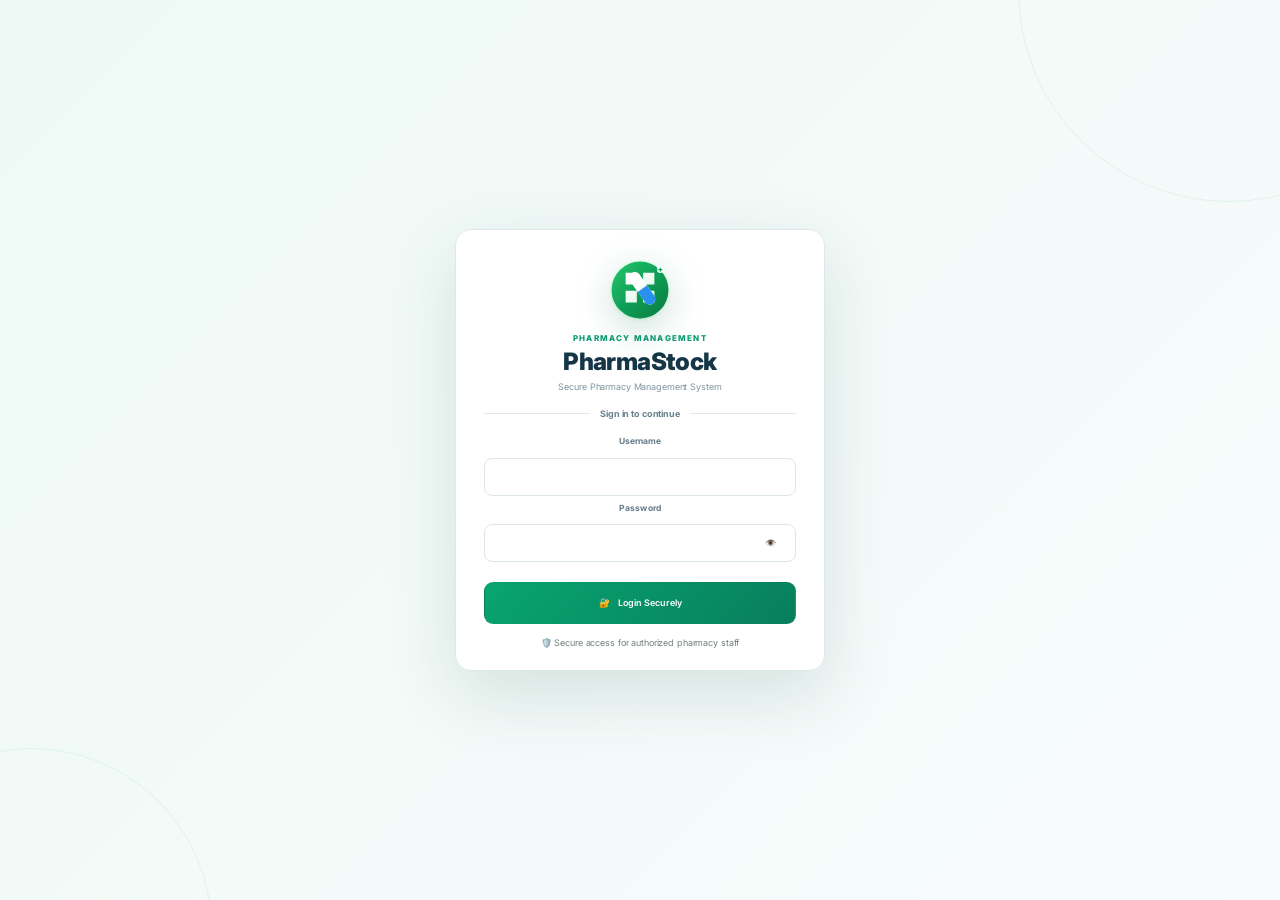
==== commit deddd96b: "Add files via upload" ====
--- a/templates/index.html
+++ b/templates/index.html
@@ -6,7 +6,7 @@
 
 <title>PharmaStock — Pharmacy Management</title>
 
-<link rel="stylesheet" href="/static/style.css?v=20260909-reference-2026">
+<link rel="stylesheet" href="/static/style.css?v=20260909-visual-fix-2">
 </head>
 
 <body>
--- a/static/style.css
+++ b/static/style.css
@@ -1914,412 +1914,220 @@
   #dashboard .dashboard-notifications-panel{grid-column:1/-1!important}
 }
 
-
 /* =========================================================
-   PHARMASTOCK 2026 — REFERENCE UI FINAL VISUAL SYSTEM
-   ========================================================= */
-:root{
-  --bg:#f5f8f7;
-  --surface:#ffffff;
-  --surface-2:#f8fbfa;
-  --text:#18312b;
-  --muted:#71837d;
-  --border:#e4ece9;
-  --primary:#087f5b;
-  --primary-2:#0ba36f;
-  --sidebar:#073f35;
-  --sidebar-2:#075346;
-  --blue:#2f8fe8;
-  --shadow-soft:0 8px 24px rgba(21,54,45,.055);
-  --shadow-card:0 5px 18px rgba(21,54,45,.06);
-}
-
-/* App canvas */
-body{
-  background:#f5f8f7 !important;
-  color:var(--text);
-  font-family:Inter,ui-sans-serif,system-ui,-apple-system,"Segoe UI",sans-serif;
-}
-main{
-  background:#f5f8f7;
-  padding:22px 26px 36px !important;
-}
-
-/* Sidebar — compact reference look */
-.sidebar{
-  width:238px !important;
-  padding:18px 12px 14px !important;
-  background:linear-gradient(180deg,#06463a 0%,#063f35 55%,#05372f 100%) !important;
-  box-shadow:8px 0 28px rgba(5,52,43,.13) !important;
-}
-.brand{
-  height:48px;
-  padding:0 10px 8px !important;
-  gap:9px !important;
-  color:#fff !important;
-}
-.brand img{width:34px !important;height:34px !important;filter:none !important}
-.brand span{font-size:20px !important;font-weight:800 !important;letter-spacing:-.5px}
-.sidebar-user{
-  margin:2px 9px 12px !important;
-  padding:8px 10px !important;
-  border:1px solid rgba(255,255,255,.09);
-  background:rgba(255,255,255,.08) !important;
-  border-radius:10px !important;
-}
-.sidebar-hide-btn{
-  width:calc(100% - 18px) !important;
-  margin:0 9px 10px !important;
-  min-height:31px !important;
-  background:rgba(255,255,255,.07) !important;
-  border:1px solid rgba(255,255,255,.09) !important;
-  color:#dceee9 !important;
-  border-radius:8px !important;
-}
-.nav{
-  margin:2px 0 !important;
-  min-height:39px !important;
-  padding:9px 12px !important;
-  border-radius:9px !important;
-  color:#cfe2dd !important;
-  background:transparent !important;
-  font-size:13px !important;
-  font-weight:600 !important;
-  text-align:left !important;
-}
-.nav:hover{background:rgba(255,255,255,.075) !important;color:#fff !important}
-.nav.active{
-  background:#0b8068 !important;
-  color:#fff !important;
-  box-shadow:0 4px 12px rgba(0,0,0,.10) !important;
-}
-.sidefoot{
-  padding:10px 10px 0 !important;
-  color:rgba(255,255,255,.45) !important;
-}
-
-/* Top header */
-header{
-  min-height:62px !important;
-  margin-bottom:22px !important;
-  padding:9px 12px 9px 15px !important;
-  border:1px solid #e3ebe8 !important;
-  border-radius:13px !important;
-  background:#fff !important;
-  box-shadow:0 5px 18px rgba(20,55,46,.045) !important;
-  backdrop-filter:none !important;
-}
-.header-brand{display:flex;align-items:center;gap:9px}
-.header-brand img{width:30px;height:30px}
-.header-brand strong{font-size:15px !important}
-.header-brand small{font-size:9px !important;color:#8a9a95 !important}
-.global-search{
-  height:38px !important;
-  max-width:360px !important;
-  flex:1 1 300px;
-  background:#f6f9f8 !important;
-  border:1px solid #e5ece9 !important;
-  border-radius:9px !important;
-}
-.global-search input{background:transparent !important;border:0 !important;box-shadow:none !important}
-.header-actions{gap:7px !important}
-.notification-bell,.export,.header-logout{
-  min-height:36px !important;
-  border-radius:8px !important;
-  font-size:11px !important;
-}
-.notification-bell{
-  width:36px !important;
-  padding:0 !important;
-  border:1px solid #e4ece9 !important;
-  background:#fff !important;
-}
-.theme-toggle{
-  padding:2px !important;
-  background:#f5f8f7 !important;
-  border:1px solid #e2ebe7 !important;
-}
-.theme-toggle button{padding:7px 9px !important;font-size:10px !important;border-radius:7px !important}
-#bdClock{display:none !important}
-.header-user{
-  display:flex;align-items:center;gap:7px;
-  padding:4px 7px 4px 4px;
-  border-left:1px solid #e8efed;
-}
-.header-user-avatar{
-  width:29px;height:29px;border-radius:50%;
-  display:grid;place-items:center;
-  background:#dff4ec;color:#07805e;
-}
-.header-user-copy b{font-size:11px !important}
-.header-user-copy small{font-size:9px !important}
-
-/* Page headings */
-.dashboard-heading{
-  display:flex;align-items:center;gap:11px;
-  margin:2px 0 14px !important;
-}
-.dashboard-heading-icon{
-  width:38px;height:38px;border-radius:10px;
-  display:grid;place-items:center;
-  background:#e0f5ed;color:#07835f;
-  font-weight:800;
-}
-.dashboard-heading h1{font-size:22px !important;margin:0 !important;letter-spacing:-.5px}
-.dashboard-heading p{font-size:11px !important;margin:3px 0 0 !important;color:#82928d}
-.dashboard-date-card{
-  float:right;
-  margin-top:-58px !important;
-  margin-bottom:12px !important;
-  padding:8px 12px !important;
-  border:1px solid #e5ece9 !important;
-  border-radius:10px !important;
-  background:#fff !important;
-  box-shadow:none !important;
-}
-.dashboard-date-card b{font-size:10px !important}
-.dashboard-date-card span,.dashboard-date-card small{font-size:9px !important}
-
-/* KPI cards */
-#dashboard .dashboard-kpis{
-  clear:both;
-  grid-template-columns:repeat(4,minmax(0,1fr)) !important;
-  gap:12px !important;
-  margin-bottom:14px !important;
-}
-#dashboard .dashboard-kpis .card{
-  min-height:91px !important;
-  padding:14px 14px 11px 66px !important;
-  border-radius:12px !important;
-  border:1px solid #e3ebe8 !important;
-  background:#fff !important;
-  box-shadow:var(--shadow-card) !important;
-}
-#dashboard .dashboard-kpis .card span{font-size:10px !important;color:#71837d !important}
-#dashboard .dashboard-kpis .card b{font-size:20px !important;color:#17352d !important}
-#dashboard .dashboard-kpis .card em{font-size:8px !important;color:#93a39e !important;font-style:normal}
-#dashboard .dashboard-kpis .card:before{
-  width:38px !important;height:38px !important;
-  left:14px !important;top:16px !important;
-  border-radius:10px !important;
-  font-size:18px !important;
-}
-
-/* Dashboard content */
-#dashboard .dashboard-content-grid{
-  grid-template-columns:minmax(0,1.85fr) minmax(245px,.95fr) !important;
-  gap:13px !important;
-}
-#dashboard .dashboard-chart-panel{
-  grid-row:span 2;
-  min-height:305px !important;
-}
-#dashboard .best-sellers-panel,
-#dashboard .dashboard-notifications-panel{
-  min-height:145px !important;
-}
-.panel{
-  border-radius:12px !important;
-  border:1px solid #e3ebe8 !important;
-  background:#fff !important;
-  box-shadow:var(--shadow-card) !important;
-  padding:16px !important;
-  margin-top:13px !important;
-}
-.panel h2{font-size:13px !important;margin-bottom:11px !important;color:#1b3730}
-.panel-subtitle{font-size:9px !important;color:#8b9b96}
-.panel-head{min-height:27px}
-.panel-link{font-size:9px !important;color:#07815e !important;font-weight:700}
-.mini-select{
-  border:1px solid #e4ebe8 !important;
-  border-radius:7px !important;
-  padding:6px 8px !important;
-  font-size:9px !important;
-  background:#f8fbfa !important;
-}
-
-/* Charts */
-#salesChart{min-height:220px !important}
-.bar-row{margin:10px 0 !important}
-.bar-row .bar{height:8px !important;background:#edf3f1 !important}
-.bar-row .bar>i{border-radius:99px !important}
-.chart-legend{font-size:9px !important;color:#7f908a !important}
-
-/* Quick actions */
-#dashboard .quick-actions-panel{margin-top:13px !important}
-#dashboard .actions{
-  grid-template-columns:repeat(5,minmax(0,1fr)) !important;
-  gap:9px !important;
-}
-#dashboard .actions button{
-  min-height:43px !important;
-  padding:7px 8px !important;
-  border-radius:9px !important;
-  font-size:10px !important;
-  color:#12604b !important;
-  background:#eef8f4 !important;
-  border:1px solid #dcefe8 !important;
-  box-shadow:none !important;
-}
-#dashboard .actions button:hover{background:#dff3eb !important;transform:translateY(-1px)}
-#dashboard .actions button:nth-child(n){background:#eef8f4 !important;color:#12604b !important}
-
-/* Stock alert */
-#dashboard .stock-alert-panel{margin-top:13px !important}
-.stock-alert-item{
-  border:1px solid #edf1ef !important;
-  background:#fbfcfc !important;
-  border-radius:9px !important;
-  padding:9px 10px !important;
-}
-
-/* Generic toolbars / pages */
-.toolbar{
-  padding:12px !important;
-  background:#fff !important;
-  border:1px solid #e3ebe8 !important;
-  border-radius:11px !important;
-  box-shadow:var(--shadow-card) !important;
-  margin-bottom:12px !important;
-}
-.field-label{
-  display:block !important;
-  margin:0 0 5px !important;
-  font-size:10px !important;
-  color:#61766f !important;
-  font-weight:700 !important;
-}
-input,select{
-  min-height:37px !important;
-  border-radius:8px !important;
-  border:1px solid #dfe9e5 !important;
-  background:#fff !important;
-  font-size:12px !important;
-  color:#203b33 !important;
-}
-input:focus,select:focus{
-  border-color:#2eae83 !important;
-  box-shadow:0 0 0 3px rgba(46,174,131,.10) !important;
-}
-button{
-  border-radius:8px !important;
-  font-size:11px !important;
-}
-.toolbar button,.primary{
-  min-height:37px !important;
-  padding:8px 13px !important;
-  background:#07835f !important;
-  box-shadow:none !important;
-}
-
-/* Tables */
-.tablewrap,.audit-table-wrap{
-  border-radius:11px !important;
-  border:1px solid #e3ebe8 !important;
-  background:#fff !important;
-  box-shadow:var(--shadow-card) !important;
-}
-table{font-size:10px !important}
-thead th{
-  background:#f7faf9 !important;
-  color:#647a72 !important;
-  font-size:9px !important;
-  text-transform:uppercase;
-  letter-spacing:.35px;
-  padding:10px 9px !important;
-  border-bottom:1px solid #e3ebe8 !important;
-}
-tbody td{
-  padding:10px 9px !important;
-  border-bottom:1px solid #eef2f0 !important;
-  color:#2d463e !important;
-}
-tbody tr:hover{background:#f8fbfa !important}
-
-/* Forms and modals */
-.formpanel{max-width:960px !important}
-.modal{
-  border-radius:14px !important;
-  box-shadow:0 24px 70px rgba(13,45,37,.22) !important;
-  border:1px solid #e1eae6 !important;
-}
-.modal h2{font-size:17px !important}
-.saleadd{align-items:end !important}
-.total{
-  border-radius:10px !important;
-  background:#f5faf8 !important;
-  border:1px solid #dfece7 !important;
-}
-
-/* Login — same design language */
-.login-page{
-  background:
-    radial-gradient(circle at 10% 15%,rgba(11,163,111,.10),transparent 27%),
-    radial-gradient(circle at 88% 80%,rgba(47,143,232,.07),transparent 25%),
-    #f4f8f6 !important;
-}
-.login-box{
-  border:1px solid #e0eae6 !important;
-  border-radius:18px !important;
-  box-shadow:0 24px 70px rgba(19,64,51,.10) !important;
-  background:#fff !important;
-}
-.login-brand-mark img{width:62px !important;height:62px !important}
-.login-kicker{color:#07835f !important;letter-spacing:1.5px !important}
-.login-btn{background:#07835f !important}
-
-/* Hide sidebar removes main offset */
-#app.sidebar-collapsed main{margin-left:0 !important;width:100% !important}
-
-/* Dark mode — premium, not black */
+   PHARMASTOCK — DARK MODE VISUAL FIX
+   Final override: keep the entire dashboard on one coherent
+   dark surface instead of mixing dark shell + white panels.
+========================================================= */
 body.dark{
-  --bg:#071914;
-  --surface:#0d241d;
-  --surface-2:#102a22;
-  --text:#e6f3ee;
-  --muted:#91aaa1;
-  --border:#1c4034;
-  background:#071914 !important;
-}
-body.dark main{background:#071914 !important}
+  --ref-bg:#061713;
+  --ref-line:#1b4137;
+  --ref-text:#eaf8f3;
+  --ref-muted:#9ab8ad;
+  background:#061713!important;
+  color:#eaf8f3!important;
+}
+body.dark #app{
+  background:linear-gradient(180deg,#071b17 0%,#061713 100%)!important;
+}
+body.dark header{
+  background:rgba(7,29,24,.96)!important;
+  border-bottom:1px solid #1b4137!important;
+  box-shadow:0 4px 18px rgba(0,0,0,.22)!important;
+}
+body.dark .header-brand strong{color:#eaf8f3!important}
+body.dark .header-brand small{color:#8eada2!important}
+body.dark .global-search{
+  background:#0a211b!important;
+  border-color:#1d4439!important;
+}
+body.dark .global-search>span{color:#8eada2!important}
+body.dark .header-user-avatar{
+  background:#102e26!important;
+  border-color:#255044!important;
+  color:#d9eee7!important;
+}
+body.dark .header-user-copy b{color:#eaf8f3!important}
+body.dark .theme-toggle{
+  background:#0a211b!important;
+  border-color:#1d4439!important;
+}
+body.dark .theme-toggle button{color:#8eada2!important}
+body.dark .theme-toggle button.active,
+body.dark .theme-toggle button:hover{background:#173a30!important;color:#eaf8f3!important}
+body.dark .export,
+body.dark .header-logout{
+  background:#0e2b23!important;
+  border-color:#2a6656!important;
+  color:#8de0bf!important;
+}
+body.dark .export:hover,
+body.dark .header-logout:hover{background:#14382e!important}
+
+body.dark #dashboard .dashboard-heading-icon{
+  background:#12382e!important;
+  color:#61d7ad!important;
+}
+body.dark #dashboard .dashboard-heading h1{color:#eaf8f3!important}
+body.dark #dashboard .dashboard-heading p{color:#8eada2!important}
+body.dark #dashboard .dashboard-date-card{
+  background:#0d2923!important;
+  border-color:#1e473b!important;
+  color:#eaf8f3!important;
+}
+body.dark #dashboard .dashboard-date-card b{color:#eaf8f3!important}
+body.dark #dashboard .dashboard-date-card span,
+body.dark #dashboard .dashboard-date-card small{color:#9ab8ad!important}
+
+body.dark #dashboard .dashboard-kpis .card,
+body.dark #dashboard .dashboard-chart-panel,
+body.dark #dashboard .best-sellers-panel,
+body.dark #dashboard .dashboard-notifications-panel,
+body.dark #dashboard .quick-actions-panel,
+body.dark #dashboard .stock-alert-panel,
+body.dark .panel,
+body.dark .chart-card,
+body.dark .card{
+  background:#0d2923!important;
+  border-color:#1e473b!important;
+  box-shadow:0 5px 18px rgba(0,0,0,.16)!important;
+}
+body.dark #dashboard .dashboard-kpis .card span,
+body.dark .field-label{color:#9ab8ad!important}
+body.dark #dashboard .dashboard-kpis .card b{color:#eaf8f3!important}
+body.dark #dashboard .dashboard-kpis .card em{color:#63d7b0!important}
+body.dark .panel h2,
+body.dark .panel h3,
+body.dark .panel-head h2{color:#eaf8f3!important}
+body.dark .panel-subtitle,
+body.dark .muted{color:#91afa5!important}
+body.dark .panel-link{color:#63d7b0!important}
+
+body.dark #dashboard .bar{background:#173a30!important}
+body.dark #dashboard .rank-row,
+body.dark #dashboardNotifications .notification-row{border-color:#1b4137!important}
+body.dark #dashboard .rank-row>b{background:#173a30!important;color:#b9d4ca!important}
+body.dark #dashboard .rank-row span,
+body.dark #dashboard .rank-row strong{color:#d9eee7!important}
+body.dark #dashboard .rank-row em{color:#63d7b0!important}
+body.dark #dashboardNotifications .notification-row{color:#d9eee7!important}
+body.dark #dashboardNotifications .notification-row small{color:#8eada2!important}
+
+body.dark input,
+body.dark select{
+  background:#0a211b!important;
+  border-color:#21483d!important;
+  color:#eaf8f3!important;
+}
+body.dark input::placeholder{color:#718f85!important}
+body.dark button:not(.nav):not(.theme-toggle button){color:#eaf8f3}
+body.dark .tablewrap,
+body.dark .audit-table-wrap{background:#0d2923!important;border-color:#1e473b!important}
+body.dark th{background:#102f28!important;color:#9ab8ad!important}
+body.dark td{color:#cfe3dc!important}
+body.dark tbody tr:hover{background:#12352d!important}
+body.dark .login-box{background:#0d2923!important;border-color:#1e473b!important}
+body.dark .login-box h1{color:#eaf8f3!important}
+body.dark .login-box>p,
+body.dark .login-security{color:#9ab8ad!important}
+
+/* =========================================================
+   PHARMASTOCK — FINAL DARK THEME RENDER FIX
+   Force every dashboard surface to follow the selected theme.
+   This intentionally comes last so older reference-style rules
+   cannot paint dark-mode panels white.
+========================================================= */
+html:has(body.dark), body.dark, body.dark #app, body.dark main {
+  background-color:#061713 !important;
+}
+
+body.dark main:after{color:rgba(83,214,164,.035)!important}
+
 body.dark header,
 body.dark .panel,
-body.dark .toolbar,
+body.dark .card,
+body.dark .dashboard-date-card,
+body.dark .chart-card,
 body.dark .tablewrap,
 body.dark .audit-table-wrap,
-body.dark #dashboard .dashboard-kpis .card,
-body.dark .dashboard-date-card{background:#0d241d !important;border-color:#1c4034 !important}
-body.dark input,body.dark select{background:#0a1b16 !important;color:#e6f3ee !important;border-color:#1c4034 !important}
-body.dark thead th{background:#102a22 !important;color:#9ab2a9 !important}
-body.dark tbody td{color:#d5e5df !important;border-color:#18372e !important}
+body.dark .scanner-box,
+body.dark .modalbox {
+  background:#0d2923 !important;
+  color:#eaf8f3 !important;
+  border-color:#1e473b !important;
+  box-shadow:0 5px 18px rgba(0,0,0,.18) !important;
+}
+
+body.dark #dashboard .dashboard-content-grid > .panel,
+body.dark #dashboard .quick-actions-panel,
+body.dark #dashboard .stock-alert-panel,
+body.dark #dashboard .dashboard-kpis > .card {
+  background:#0d2923 !important;
+  color:#eaf8f3 !important;
+}
+
+body.dark .panel-head h2,
+body.dark .panel h2,
+body.dark .panel h3,
+body.dark .card b,
 body.dark .dashboard-heading h1,
-body.dark .panel h2,
-body.dark #dashboard .dashboard-kpis .card b{color:#e6f3ee !important}
-body.dark .global-search{background:#102a22 !important;border-color:#1c4034 !important}
-body.dark .global-search input{color:#e6f3ee !important}
-
-/* Responsive */
-@media(max-width:1100px){
-  main{padding:18px !important}
-  .header-actions .export{display:none}
-  #dashboard .dashboard-kpis{grid-template-columns:repeat(2,minmax(0,1fr)) !important}
-  #dashboard .dashboard-content-grid{grid-template-columns:1fr !important}
-  #dashboard .dashboard-chart-panel{grid-row:auto}
-}
-@media(max-width:760px){
-  .sidebar{width:70px !important}
-  .sidebar .brand span,.sidebar-user,.sidebar-hide-btn,.sidefoot{display:none !important}
-  .brand{justify-content:center;padding:4px 0 10px !important}
-  .nav{font-size:0 !important;justify-content:center !important;padding:10px !important}
-  main{margin-left:70px !important;width:calc(100% - 70px) !important}
-  .global-search{display:none}
-  .header-brand{display:none}
-  .header-actions{margin-left:auto}
-  .dashboard-date-card{float:none;margin:0 0 12px !important}
-}
-@media(max-width:500px){
-  main{padding:12px !important}
-  #dashboard .dashboard-kpis{grid-template-columns:1fr !important}
-  #dashboard .actions{grid-template-columns:repeat(2,1fr) !important}
-  .header-user-copy{display:none}
-}
+body.dark .dashboard-date-card b,
+body.dark .header-brand strong,
+body.dark .header-user-copy b {
+  color:#eaf8f3 !important;
+}
+
+body.dark .panel-subtitle,
+body.dark .dashboard-heading p,
+body.dark .dashboard-date-card span,
+body.dark .dashboard-date-card small,
+body.dark .card span,
+body.dark .field-label,
+body.dark .header-brand small,
+body.dark .header-user-copy small,
+body.dark .muted {
+  color:#9ab8ad !important;
+}
+
+body.dark .card em,
+body.dark .panel-link {color:#63d7b0 !important}
+
+body.dark input,
+body.dark select,
+body.dark textarea,
+body.dark .global-search {
+  background:#0a211b !important;
+  color:#eaf8f3 !important;
+  border-color:#21483d !important;
+}
+body.dark input::placeholder{color:#718f85 !important}
+
+body.dark th{background:#102f28 !important;color:#9ab8ad !important;border-color:#1b4137 !important}
+body.dark td{background:#0d2923 !important;color:#cfe3dc !important;border-color:#1b4137 !important}
+body.dark tbody tr:hover td{background:#12352d !important}
+
+body.dark .stock-alert-item,
+body.dark .rank-row,
+body.dark .notification-row,
+body.dark .total,
+body.dark .cartitem {
+  background:#102f28 !important;
+  color:#d9eee7 !important;
+  border-color:#1b4137 !important;
+}
+
+body.dark .bar{background:#173a30 !important}
+body.dark .bar i{background:linear-gradient(90deg,#18b979,#2d91dc) !important}
+body.dark .theme-toggle{background:#0a211b !important;border-color:#1d4439 !important}
+body.dark .theme-toggle button{color:#8eada2 !important}
+body.dark .theme-toggle button.active{background:#173a30 !important;color:#eaf8f3 !important}
+body.dark .export,
+body.dark .header-logout{background:#0e2b23 !important;color:#8de0bf !important;border-color:#2a6656 !important}
+body.dark button:not(.nav):not(.theme-toggle button){color:#eaf8f3 !important;background:#0e2b23}
+body.dark .primary{color:#fff !important;background:linear-gradient(135deg,#08a56f,#087e5d) !important}
+
+/* Keep the compact 2026 dashboard readable at normal desktop widths. */
+@media (min-width:1200px){
+  #dashboard .dashboard-content-grid{grid-template-columns:minmax(0,1.65fr) minmax(235px,.86fr) minmax(220px,.82fr) !important}
+}
+
